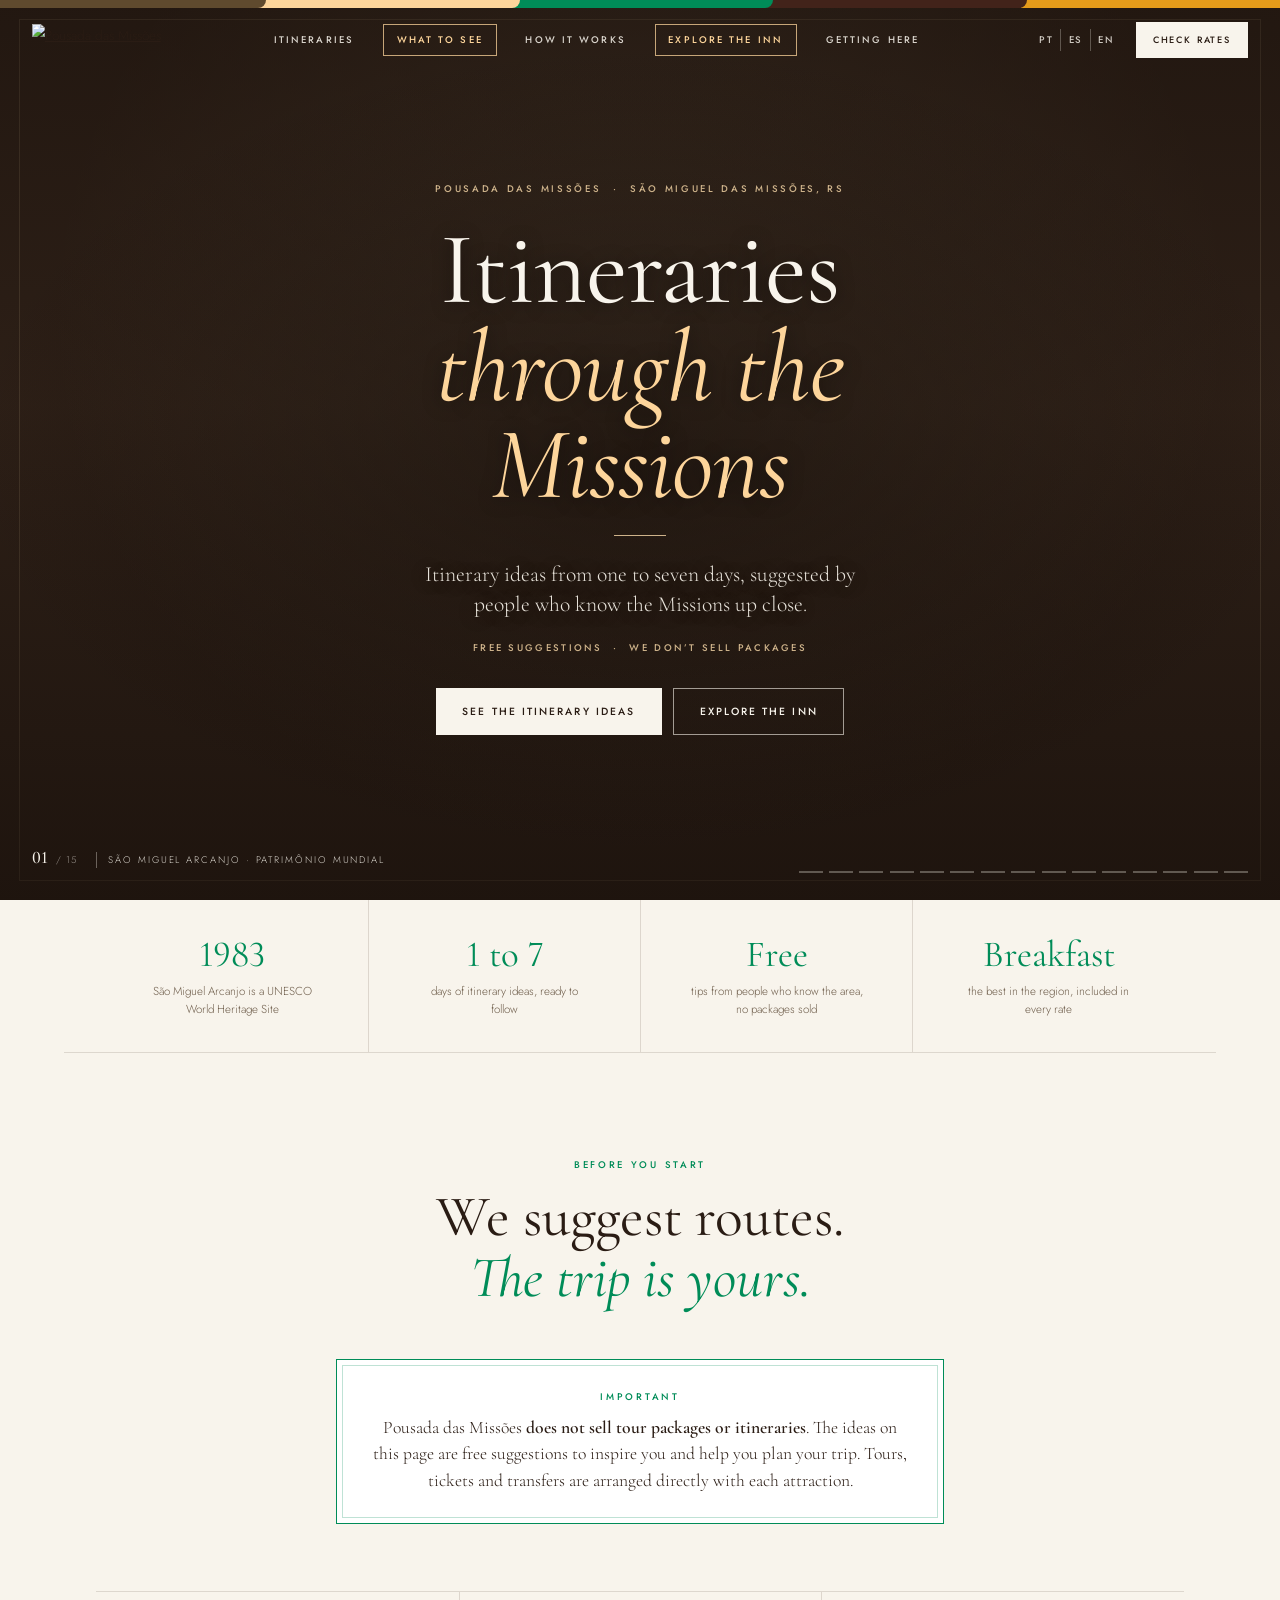
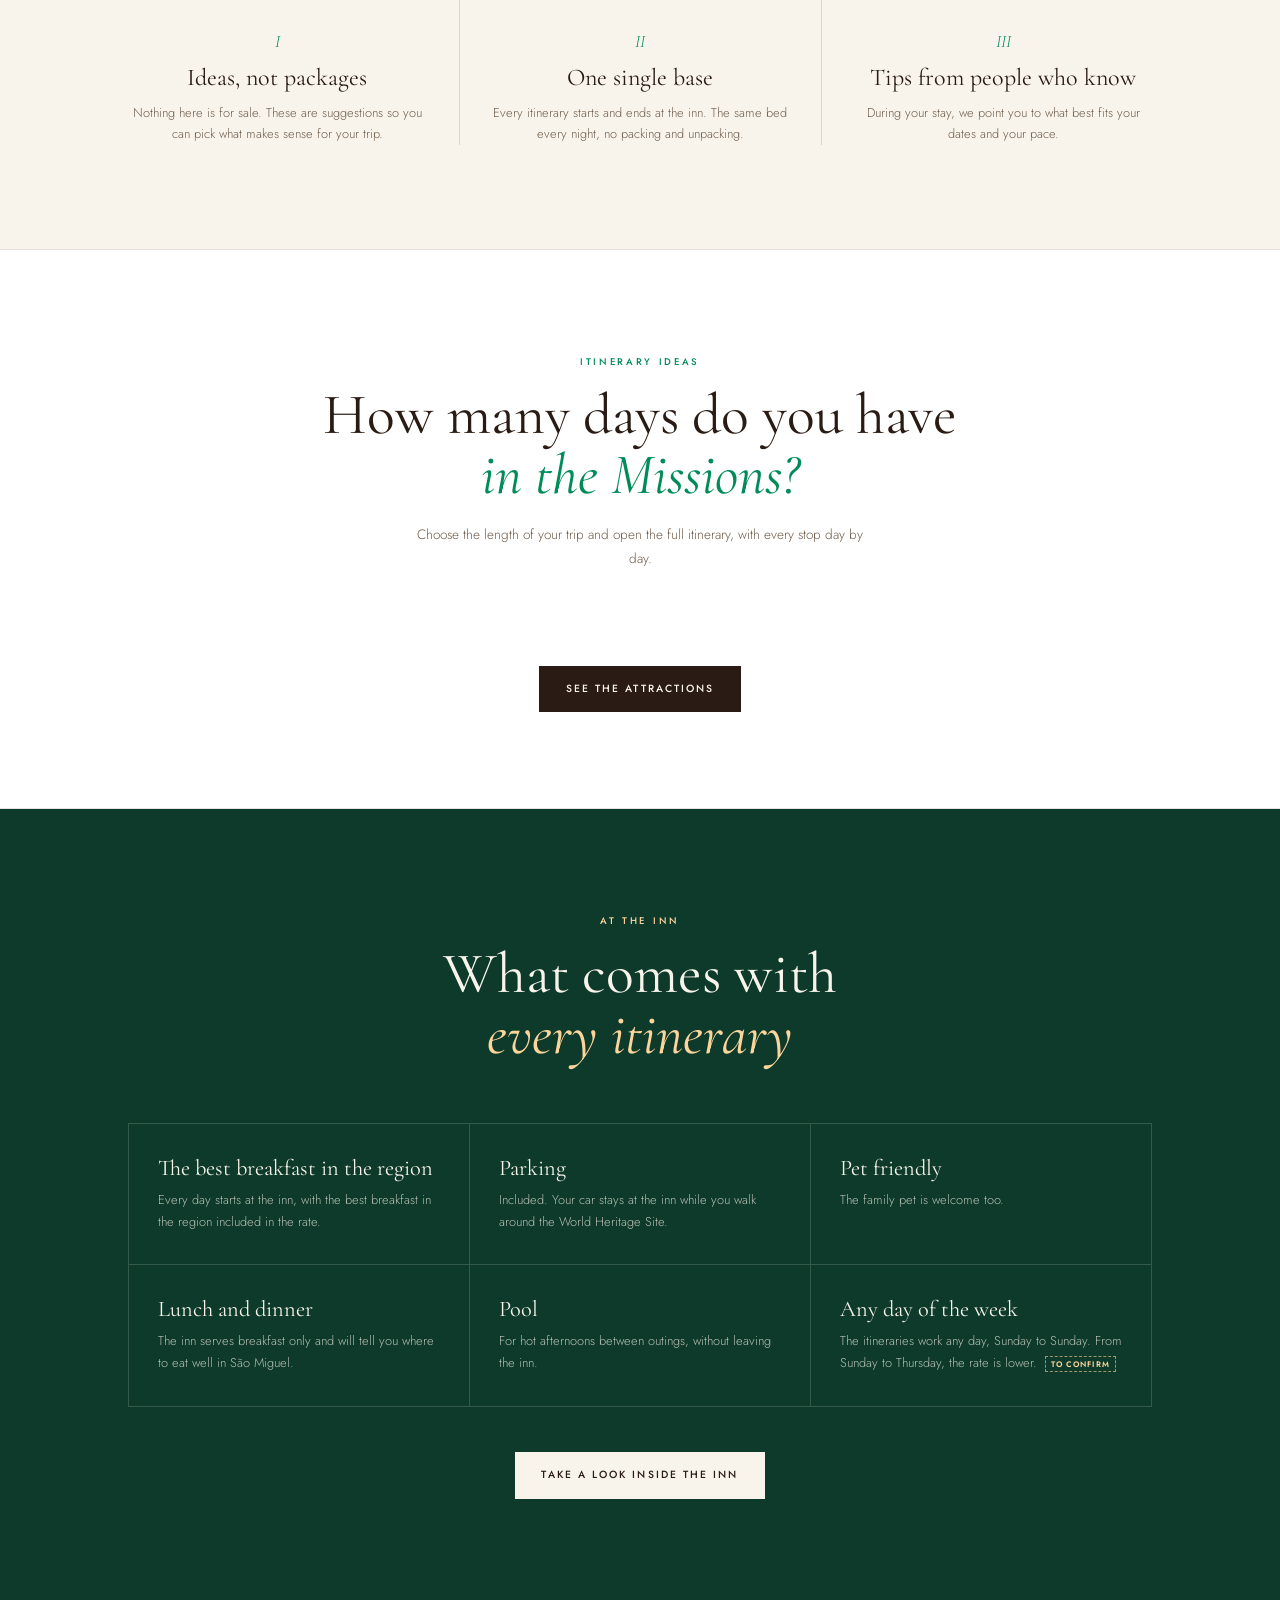
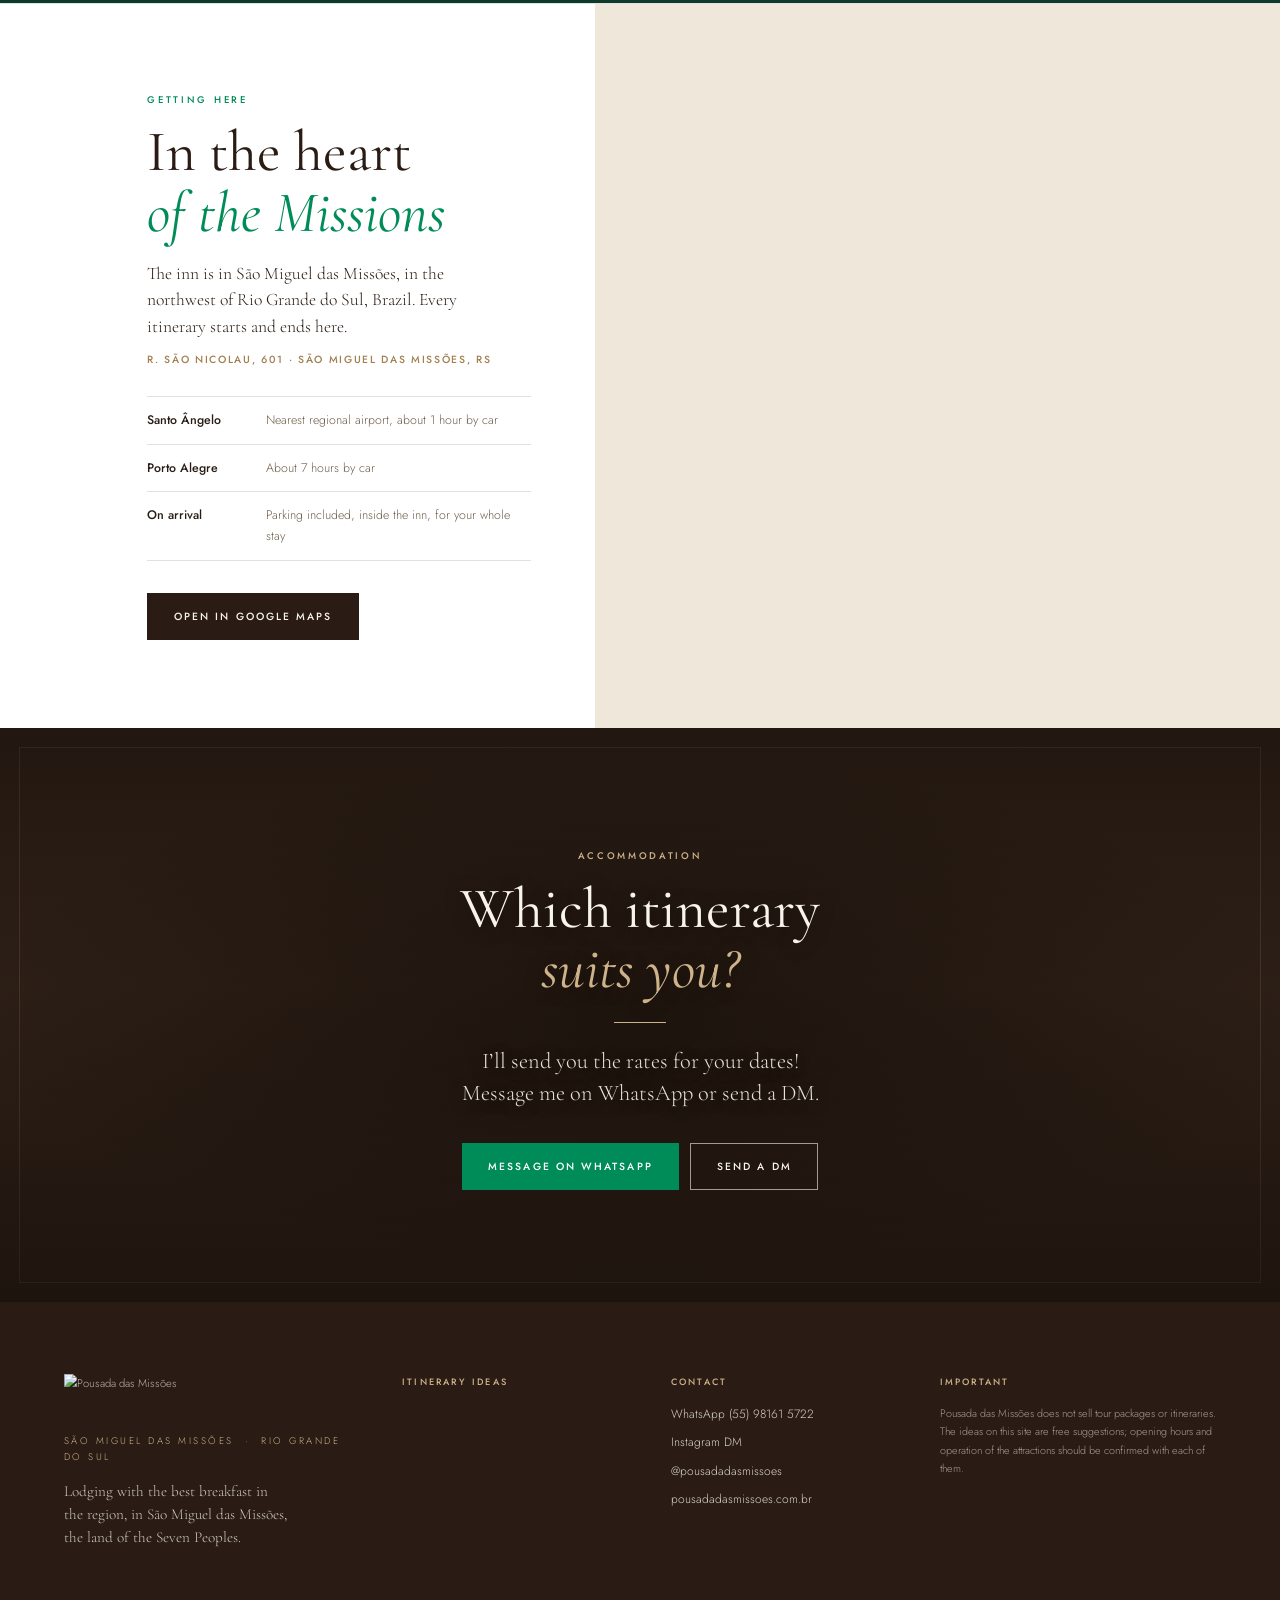
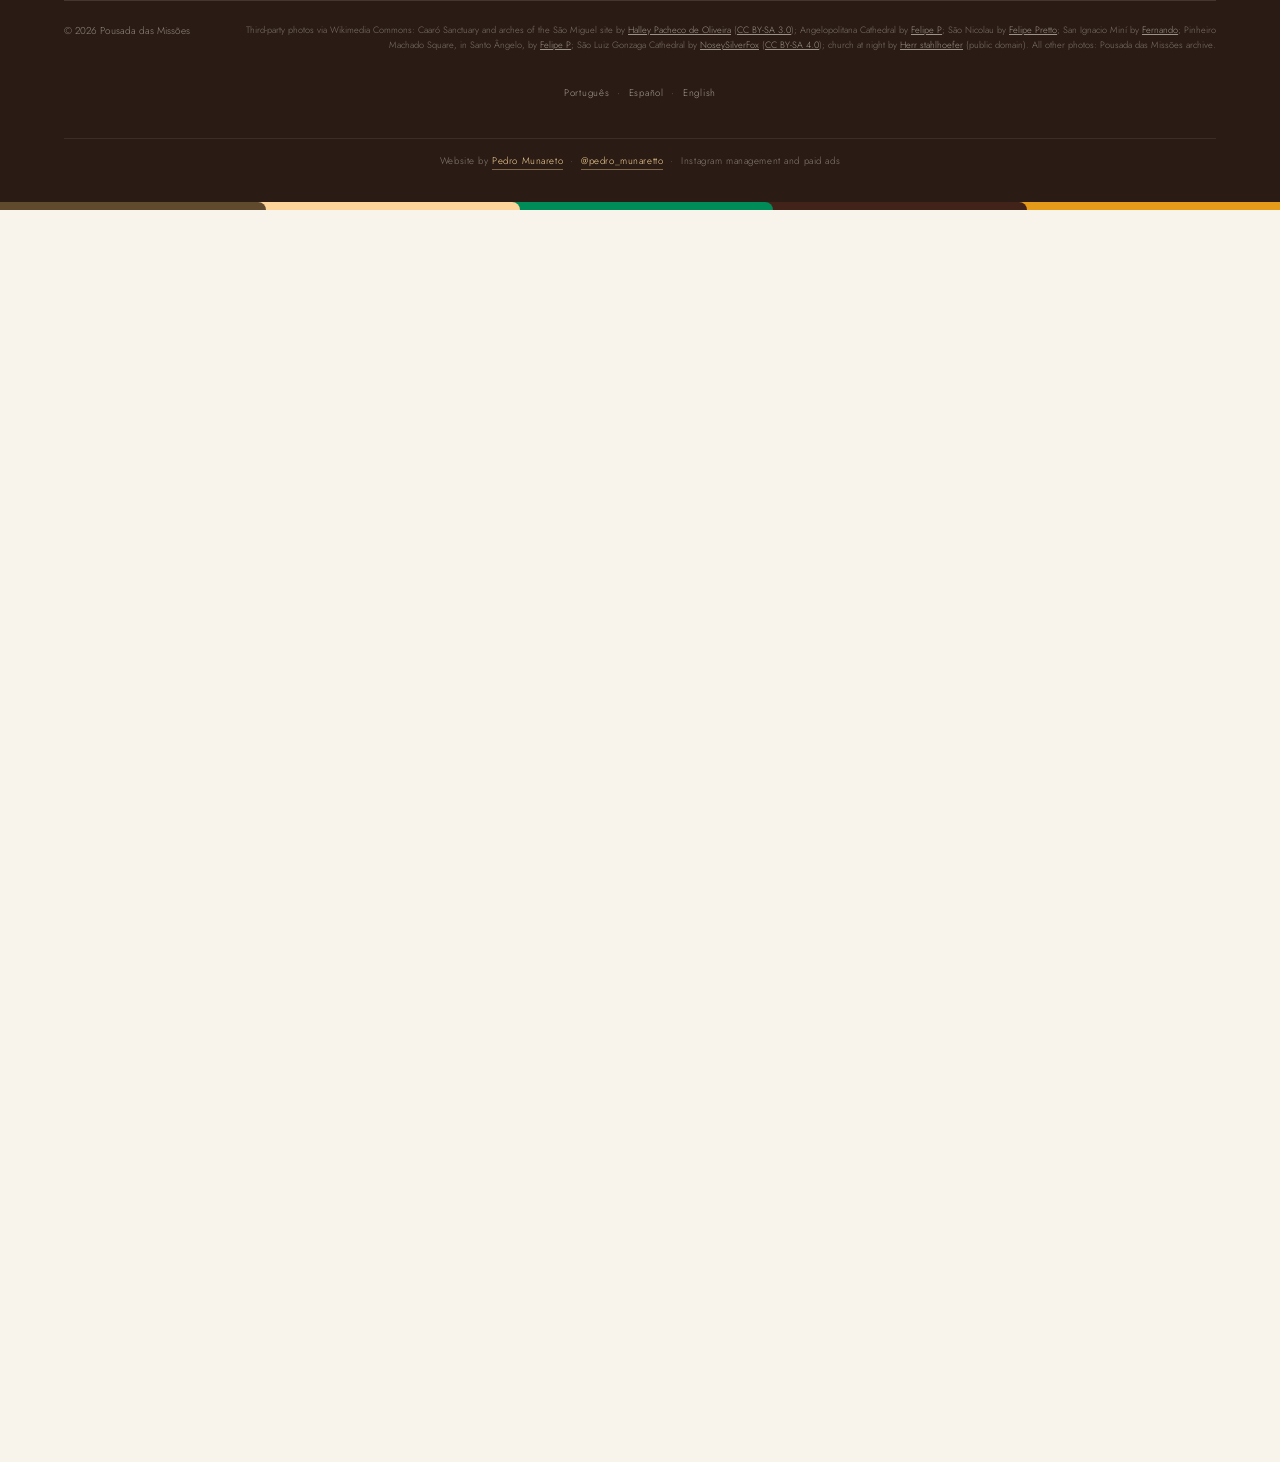
==== index.html @ 3e64d883 "Barra do topo nao encolhe mais ao rolar: so a cor muda, com transicao suave Co-Authored-By: Claude O" ====
<!doctype html>
<html lang="pt-BR">
<head>
<meta charset="utf-8">
<meta name="viewport" content="width=device-width, initial-scale=1">
<title data-es="Itinerarios por las Misiones | Pousada das Missões" data-en="Itineraries through the Missions | Pousada das Missões">Roteiros pelas Missões | Pousada das Missões</title>
<meta name="description" content="Ideias de roteiro de um a sete dias em São Miguel das Missões e na região dos Sete Povos. Sugestões gratuitas da Pousada das Missões, que não vende pacotes." data-es-content="Ideas de itinerario de uno a siete días en São Miguel das Missões y en la región de los Siete Pueblos. Sugerencias gratuitas de la Pousada das Missões, que no vende paquetes." data-en-content="Itinerary ideas from one to seven days in São Miguel das Missões and the Seven Peoples region. Free suggestions from Pousada das Missões, which does not sell tour packages.">
<!-- RASCUNHO: tirar a linha abaixo quando os donos aprovarem os textos -->
<meta name="robots" content="noindex">
<meta property="og:title" content="Roteiros pelas Missões | Pousada das Missões">
<meta property="og:description" content="Ideias de roteiro de um a sete dias. Sugestões gratuitas, sem venda de pacotes.">
<meta property="og:image" content="https://pedronicolasmm-coder.github.io/pousada-roteiros/img/capa.jpg">
<meta property="og:url" content="https://pedronicolasmm-coder.github.io/pousada-roteiros/">
<meta property="og:type" content="website">
<meta property="og:locale" content="pt_BR">
<meta property="og:locale:alternate" content="es_AR">
<meta property="og:locale:alternate" content="en_US">
<meta name="theme-color" content="#2a1c14">
<link rel="icon" href="img/icone.png">
<link rel="apple-touch-icon" href="img/icone-180.png">
<link rel="alternate" hreflang="pt-BR" href="https://pedronicolasmm-coder.github.io/pousada-roteiros/">
<link rel="alternate" hreflang="es" href="https://pedronicolasmm-coder.github.io/pousada-roteiros/?lang=es">
<link rel="alternate" hreflang="en" href="https://pedronicolasmm-coder.github.io/pousada-roteiros/?lang=en">
<link rel="preconnect" href="https://fonts.googleapis.com">
<link rel="preconnect" href="https://fonts.gstatic.com" crossorigin>
<link href="https://fonts.googleapis.com/css2?family=Cormorant+Garamond:ital,wght@0,400;0,500;0,600;1,400;1,500&family=Jost:wght@300;400;500;600&display=swap" rel="stylesheet">
<script>/* idioma antes de desenhar a pagina: ?lang=, escolha da sessao ou idioma do navegador (pt, es ou en). Ingles: navegador em ingles ou em outra lingua, fora do fuso do Brasil */
(function(){var l='pt',e=0;try{var q=/[?&]lang=(pt|es|en)\b/.exec(location.search);if(q){l=q[1];e=1}else{try{localStorage.removeItem('lang')}catch(y){}var s=sessionStorage.getItem('lang');if(s==='pt'||s==='es'||s==='en'){l=s;e=1}else{var n=navigator.languages||[navigator.language||''],g='en';for(var i=0;i<n.length;i++){var c=String(n[i]).toLowerCase().slice(0,2);if(c==='pt'||c==='es'||c==='en'){g=c;break}}if(g==='en'){var z='';try{z=Intl.DateTimeFormat().resolvedOptions().timeZone||''}catch(w){}if(/^America\/(Sao_Paulo|Bahia|Fortaleza|Recife|Belem|Manaus|Cuiaba|Campo_Grande|Porto_Velho|Boa_Vista|Rio_Branco|Araguaina|Maceio|Santarem|Noronha|Eirunepe)$/.test(z))g='pt'}l=g}}}catch(x){}
window.IDIOMA=l;window.IDIOMA_ESCOLHIDO=e;if(l!=='pt'){var h=document.documentElement;h.lang=l;h.className+=' '+l+' trad';setTimeout(function(){h.className+=' pronto'},1500)}})();</script>
<link rel="stylesheet" href="estilo.css?v=20261116d">
</head>
<body>

<div class="faixa" aria-hidden="true"><i></i><i></i><i></i><i></i><i></i></div>

<header class="topo" id="topo">
  <a href="#" class="marca"><img src="img/logo.png" alt="Pousada das Missões"></a>
  <nav class="menu">
    <a href="#roteiros" data-es="Itinerarios" data-en="Itineraries">Roteiros</a>
    <a href="pontos.html" class="destaque" data-es="Qué visitar" data-en="What to see">Pontos turísticos</a>
    <a href="#sobre" data-es="Cómo funciona" data-en="How it works">Como funciona</a>
    <a href="pousada.html" class="destaque" data-es="Conocé la posada" data-en="Explore the inn">Conheça a pousada</a>
    <a href="#chegar" data-es="Cómo llegar" data-en="Getting here">Como chegar</a>
  </nav>
  <nav class="topo-mob" aria-label="Atalhos" data-es-aria-label="Accesos" data-en-aria-label="Shortcuts"><a href="index.html#roteiros" data-es="Itinerarios" data-en="Itineraries">Roteiros</a><a href="pousada.html" class="destaque" data-es="La posada" data-en="The inn">A pousada</a></nav>
  <button type="button" class="topo-menu-btn" id="menu-btn" aria-label="Abrir menu" data-es-aria-label="Abrir menú" data-en-aria-label="Open menu" aria-expanded="false"><span></span><span></span><span></span></button>
  <div class="topo-dir"><div class="idiomas" role="group" aria-label="Idioma" data-en-aria-label="Language"><a class="js-idioma" data-lang="pt" lang="pt-BR" hreflang="pt-BR" title="Português">PT</a><a class="js-idioma" data-lang="es" lang="es" hreflang="es" title="Español">ES</a><a class="js-idioma" data-lang="en" lang="en" hreflang="en" title="English">EN</a></div><a class="btn btn-claro btn-peq" href="https://wa.me/5555981615722?text=Ol%C3%A1!%20Vi%20os%20roteiros%20e%20quero%20saber%20os%20valores%20para%20a%20minha%20data." data-es-href="https://wa.me/5555981615722?text=%C2%A1Hola%21%20Vi%20los%20itinerarios%20y%20quiero%20saber%20los%20precios%20para%20mi%20fecha." data-en-href="https://wa.me/5555981615722?text=Hi%21%20I%20saw%20the%20itineraries%20and%20would%20like%20to%20know%20the%20rates%20for%20my%20dates." target="_blank" rel="noopener" data-es="Consultar precios" data-en="Check rates">Consultar valores</a></div>
</header>

<section class="hero">
  <!-- capa rotativa: troca a cada 3 segundos. Para mudar, troque os arquivos ou acrescente outra linha igual (e mais um <i></i> em hero-prog) -->
  <div class="hero-fotos" aria-hidden="true">
    <figure class="foto hero-foto ativa" data-src="img/hero-igreja.jpg" data-legenda="São Miguel Arcanjo · Patrimônio Mundial" data-es-data-legenda="São Miguel Arcanjo · Patrimonio Mundial" data-en-data-legenda="São Miguel Arcanjo · World Heritage Site" data-label="Foto da capa: Patrimônio Mundial de São Miguel Arcanjo"></figure>
    <figure class="foto hero-foto" data-src="img/lugares/fonte.jpg" data-legenda="Fonte Missioneira · São Miguel das Missões" data-es-data-legenda="Fuente Misionera · São Miguel das Missões" data-en-data-legenda="Mission Fountain · São Miguel das Missões" data-label=""></figure>
    <figure class="foto hero-foto" data-src="img/hero-2.jpg" data-legenda="Cruz Missioneira · São Miguel das Missões" data-es-data-legenda="Cruz Misionera · São Miguel das Missões" data-en-data-legenda="Mission Cross · São Miguel das Missões" data-label="" style="background-position: 38% center"></figure>
    <figure class="foto hero-foto" data-src="img/lugares/caaro.jpg" data-legenda="Santuário do Caaró · Caibaté" data-es-data-legenda="Santuario de Caaró · Caibaté" data-en-data-legenda="Caaró Sanctuary · Caibaté" data-label=""></figure>
    <figure class="foto hero-foto" data-src="img/lugares/museu.jpg" data-legenda="Museu das Missões · São Miguel" data-es-data-legenda="Museo de las Misiones · São Miguel" data-en-data-legenda="Museum of the Missions · São Miguel" data-label=""></figure>
    <figure class="foto hero-foto" data-src="img/hero-neblina.jpg" data-legenda="O sítio ao amanhecer · São Miguel" data-es-data-legenda="El sitio al amanecer · São Miguel" data-en-data-legenda="The site at dawn · São Miguel" data-label=""></figure>
    <figure class="foto hero-foto" data-src="img/lugares/catedral.jpg" data-legenda="Catedral Angelopolitana · Santo Ângelo" data-es-data-legenda="Catedral Angelopolitana · Santo Ângelo" data-en-data-legenda="Angelopolitana Cathedral · Santo Ângelo" data-label=""></figure>
    <figure class="foto hero-foto" data-src="img/lugares/borraio.jpg" data-legenda="Borraio Minhas Origens · São Miguel das Missões" data-es-data-legenda="Borraio Minhas Origens · São Miguel das Missões" data-en-data-legenda="Borraio Minhas Origens · São Miguel das Missões" data-label=""></figure>
    <figure class="foto hero-foto" data-src="img/lugares/artesanato.jpg" data-legenda="Artesanato guarani · São Miguel das Missões" data-es-data-legenda="Artesanía guaraní · São Miguel das Missões" data-en-data-legenda="Guarani crafts · São Miguel das Missões" data-label=""></figure>
    <figure class="foto hero-foto" data-src="img/lugares/someluz.jpg" data-legenda="Espetáculo Som e Luz · São Miguel" data-es-data-legenda="Espectáculo Luz y Sonido · São Miguel" data-en-data-legenda="Sound and Light Show · São Miguel" data-label=""></figure>
    <figure class="foto hero-foto" data-src="img/lugares/saojoao.jpg" data-legenda="Sítio de São João Batista · Entre-Ijuís" data-es-data-legenda="Sitio de São João Batista · Entre-Ijuís" data-en-data-legenda="São João Batista Site · Entre-Ijuís" data-label=""></figure>
    <figure class="foto hero-foto" data-src="img/hero-torre.jpg" data-legenda="A torre da igreja · São Miguel" data-es-data-legenda="La torre de la iglesia · São Miguel" data-en-data-legenda="The church tower · São Miguel" data-label=""></figure>
    <figure class="foto hero-foto" data-src="img/lugares/saonic.jpg" data-legenda="São Nicolau · Sete Povos" data-es-data-legenda="São Nicolau · Siete Pueblos" data-en-data-legenda="São Nicolau · Seven Peoples" data-label=""></figure>
    <figure class="foto hero-foto" data-src="img/lugares/argentina.jpg" data-legenda="San Ignacio Miní · Argentina" data-es-data-legenda="San Ignacio Miní · Argentina" data-en-data-legenda="San Ignacio Miní · Argentina" data-label=""></figure>
    <figure class="foto hero-foto" data-src="img/capa.jpg" data-legenda="O Patrimônio Mundial a céu aberto" data-es-data-legenda="El Patrimonio Mundial a cielo abierto" data-en-data-legenda="The open-air World Heritage Site" data-label=""></figure>
  </div>
  <div class="hero-veu"></div>
  <div class="hero-txt">
    <p class="rotulo rotulo-claro">Pousada das Missões<span class="so-desk"> &nbsp;·&nbsp; </span><br class="so-mob">São Miguel das Missões, RS</p>
    <h1 data-es="Itinerarios<br><em>por las Misiones</em>" data-en="Itineraries<br><em>through the Missions</em>">Roteiros<br><em>pelas Missões</em></h1>
    <span class="fio"></span>
    <p class="hero-sub" data-es="Ideas de itinerario de uno a siete días, sugeridas por quienes conocen las Misiones de cerca." data-en="Itinerary ideas from one to seven days, suggested by people who know the Missions up close.">Ideias de roteiro de um a sete dias, sugeridas por quem conhece as Missões de perto.</p>
    <p class="selo" data-es="Sugerencias gratuitas<span class='so-desk'> &nbsp;·&nbsp; </span><br class='so-mob'>No vendemos paquetes" data-en="Free suggestions<span class='so-desk'> &nbsp;·&nbsp; </span><br class='so-mob'>We don’t sell packages">Sugestões gratuitas<span class="so-desk"> &nbsp;·&nbsp; </span><br class="so-mob">Não vendemos pacotes</p>
    <div class="hero-botoes">
      <a href="#roteiros" class="btn btn-claro" data-es="Ver las ideas de itinerario" data-en="See the itinerary ideas">Ver as ideias de roteiro</a>
      <a href="pousada.html" class="btn btn-contorno" data-es="Conocé la posada" data-en="Explore the inn">Conheça a pousada</a>
    </div>
  </div>
  <div class="hero-rodape" aria-hidden="true">
    <p class="hero-legenda"><b id="hero-n">01</b><span id="hero-tot">/ 15</span><em id="hero-leg">São Miguel Arcanjo · Patrimônio Mundial</em></p>
    <div class="hero-prog" id="hero-prog"><i></i><i></i><i></i><i></i><i></i><i></i><i></i><i></i><i></i><i></i><i></i><i></i><i></i><i></i><i></i></div>
  </div>
</section>

<section class="fatos" aria-label="Em poucas palavras" data-es-aria-label="En pocas palabras" data-en-aria-label="In a nutshell">
  <div class="fato"><b>1983</b><span data-es="São Miguel Arcanjo es Patrimonio Mundial de la UNESCO" data-en="São Miguel Arcanjo is a UNESCO World Heritage Site">São Miguel Arcanjo é Patrimônio Mundial da UNESCO</span></div>
  <div class="fato"><b data-en="1 to 7">1 a 7</b><span data-es="días de ideas de itinerario, listas para seguir" data-en="days of itinerary ideas, ready to follow">dias de ideias de roteiro, prontas para seguir</span></div>
  <div class="fato"><b data-es="Gratis" data-en="Free">Grátis</b><span data-es="sugerencias de quienes conocen, sin venta de paquetes" data-en="tips from people who know the area, no packages sold">sugestões de quem conhece, sem venda de pacotes</span></div>
  <div class="fato"><b data-es="Desayuno" data-en="Breakfast">Café</b><span data-es="el mejor de la región, incluido en todas las tarifas" data-en="the best in the region, included in every rate">o melhor da região, incluso em todas as diárias</span></div>
</section>

<section class="sobre" id="sobre">
  <div class="sobre-cab">
    <p class="rotulo" data-es="Antes de empezar" data-en="Before you start">Antes de começar</p>
    <h2 data-es="Sugerimos caminos.<br><em>El viaje es tuyo.</em>" data-en="We suggest routes.<br><em>The trip is yours.</em>">Sugerimos caminhos.<br><em>A viagem é tua.</em></h2>
  </div>
  <div class="aviso">
    <p class="aviso-titulo" data-en="Important">Importante</p>
    <p data-es="La Pousada das Missões <strong>no vende paquetes ni itinerarios</strong>. Las ideas de esta página son sugerencias gratuitas, para inspirarte y ayudarte a organizar tu viaje. Paseos, entradas y traslados se coordinan directamente con cada atractivo." data-en="Pousada das Missões <strong>does not sell tour packages or itineraries</strong>. The ideas on this page are free suggestions to inspire you and help you plan your trip. Tours, tickets and transfers are arranged directly with each attraction.">A Pousada das Missões <strong>não vende pacotes nem roteiros</strong>. As ideias desta página são sugestões gratuitas, para inspirar e ajudar a organizar a tua viagem. Passeios, ingressos e transportes são combinados diretamente com cada atrativo.</p>
  </div>
  <div class="pilares">
    <div class="pilar"><span class="pilar-n">I</span><h3 data-es="Ideas, no paquetes" data-en="Ideas, not packages">Ideias, não pacotes</h3><p data-es="Acá no se vende nada. Son sugerencias de paseos para que elijas lo que tenga sentido para tu viaje." data-en="Nothing here is for sale. These are suggestions so you can pick what makes sense for your trip.">Nada aqui é vendido. São sugestões de passeio para tu escolher o que faz sentido para a tua viagem.</p></div>
    <div class="pilar"><span class="pilar-n">II</span><h3 data-es="Una sola base" data-en="One single base">Uma só base</h3><p data-es="Todos los itinerarios salen de la posada y vuelven a ella. La misma cama todas las noches, sin armar y desarmar la valija." data-en="Every itinerary starts and ends at the inn. The same bed every night, no packing and unpacking.">Todos os roteiros partem e voltam da pousada. A mesma cama todas as noites, sem fazer e desfazer mala.</p></div>
    <div class="pilar"><span class="pilar-n">III</span><h3 data-es="Orientación de quienes conocen" data-en="Tips from people who know">Orientação de quem conhece</h3><p data-es="Durante la estadía, te indicamos lo que mejor encaja con tus fechas y tu ritmo." data-en="During your stay, we point you to what best fits your dates and your pace.">Durante a hospedagem, a gente indica o que encaixa melhor nas tuas datas e no teu ritmo.</p></div>
  </div>
</section>

<section class="roteiros" id="roteiros">
  <div class="roteiros-cab">
    <p class="rotulo" data-es="Ideas de itinerario" data-en="Itinerary ideas">Ideias de roteiro</p>
    <h2 data-es="¿Cuántos días tenés<br><em>en las Misiones?</em>" data-en="How many days do you have<br><em>in the Missions?</em>">Quantos dias tu tem<br><em>nas Missões?</em></h2>
    <p class="roteiros-sub" data-es="Elegí la duración de tu viaje y abrí el itinerario completo, con cada paseo día a día." data-en="Choose the length of your trip and open the full itinerary, with every stop day by day.">Escolhe a duração da tua viagem e abre o roteiro completo, com cada passeio dia a dia.</p>
  </div>
  <div class="cards" id="cartoes"></div>
  <p class="pousada-ver"><a class="btn btn-escuro" href="pontos.html" data-es="Ver los atractivos turísticos" data-en="See the attractions">Ver os pontos turísticos</a></p>
</section>

<section class="pousada" id="pousada">
  <div class="pousada-cab">
    <p class="rotulo" data-es="En la posada" data-en="At the inn">Na pousada</p>
    <h2 data-es="Lo que acompaña<br><em>cualquier itinerario</em>" data-en="What comes with<br><em>every itinerary</em>">O que acompanha<br><em>qualquer roteiro</em></h2>
  </div>
  <div class="grade">
    <div class="cartao"><h3 data-es="El mejor desayuno de la región" data-en="The best breakfast in the region">O melhor café da região</h3><p data-es="Cada día empieza en la posada, con el mejor desayuno de la región incluido en la tarifa." data-en="Every day starts at the inn, with the best breakfast in the region included in the rate.">Todo dia começa na pousada, com o melhor café da região incluso na diária.</p></div>
    <div class="cartao"><h3 data-es="Estacionamiento" data-en="Parking">Estacionamento</h3><p data-es="Incluido. El auto queda en la posada mientras recorrés el Patrimonio Mundial." data-en="Included. Your car stays at the inn while you walk around the World Heritage Site.">Incluso. O carro fica na pousada enquanto tu caminha pelo Patrimônio Mundial.</p></div>
    <div class="cartao"><h3>Pet friendly</h3><p data-es="La mascota de la familia también es bienvenida." data-en="The family pet is welcome too.">O bichinho da família também é bem-vindo.</p></div>
    <div class="cartao"><h3 data-es="Almuerzo y cena" data-en="Lunch and dinner">Almoço e jantar</h3><p data-es="La posada sirve solo el desayuno y te indica dónde comer bien en São Miguel." data-en="The inn serves breakfast only and will tell you where to eat well in São Miguel.">A pousada serve só o café da manhã e indica onde comer bem em São Miguel.</p></div>
    <div class="cartao"><h3 data-en="Pool">Piscina</h3><p data-es="Para las tardes de calor, entre un paseo y otro, sin salir de la posada." data-en="For hot afternoons between outings, without leaving the inn.">Para as tardes de calor, entre um passeio e outro, sem sair da pousada.</p></div>
    <div class="cartao"><h3 data-es="Cualquier día de la semana" data-en="Any day of the week">Qualquer dia da semana</h3><p data-es="Los itinerarios funcionan de domingo a domingo. De domingo a jueves, la tarifa es menor.<em class='conf' data-c='Confirmar se a pousada quer falar da diária menor aqui.'>a confirmar</em>" data-en="The itineraries work any day, Sunday to Sunday. From Sunday to Thursday, the rate is lower.<em class='conf' data-c='Confirmar se a pousada quer falar da diária menor aqui.'>to confirm</em>">Os roteiros funcionam de domingo a domingo. De domingo a quinta, a diária é menor.<em class="conf" data-c="Confirmar se a pousada quer falar da diária menor aqui.">a confirmar</em></p></div>
  </div>
  <p class="pousada-ver"><a class="btn btn-claro" href="pousada.html" data-es="Conocé la posada por dentro" data-en="Take a look inside the inn">Conheça a pousada por dentro</a></p>
</section>

<section class="chegar" id="chegar">
  <div class="chegar-txt">
    <p class="rotulo" data-es="Cómo llegar" data-en="Getting here">Como chegar</p>
    <h2 data-es="En el corazón<br><em>de las Misiones</em>" data-en="In the heart<br><em>of the Missions</em>">No coração<br><em>das Missões</em></h2>
    <p class="chegar-intro" data-es="La posada está en São Miguel das Missões, en el noroeste de Rio Grande do Sul, Brasil. Todos los itinerarios salen y vuelven acá." data-en="The inn is in São Miguel das Missões, in the northwest of Rio Grande do Sul, Brazil. Every itinerary starts and ends here.">A pousada fica em São Miguel das Missões, no noroeste do Rio Grande do Sul. Todos os roteiros partem e voltam daqui.</p>
    <p class="chegar-end">R. São Nicolau, 601 · São Miguel das Missões, RS</p>
    <ul class="chegar-lista">
      <li><b>Santo Ângelo</b><span data-es="Aeropuerto regional más cercano, a cerca de 1 hora en auto" data-en="Nearest regional airport, about 1 hour by car">Aeroporto regional mais próximo, cerca de 1 hora de carro</span></li>
      <li><b>Porto Alegre</b><span data-es="A cerca de 7 horas en auto" data-en="About 7 hours by car">Cerca de 7 horas de carro</span></li>
      <li><b data-es="Al llegar" data-en="On arrival">Na chegada</b><span data-es="Estacionamiento incluido, dentro de la posada, durante toda la estadía" data-en="Parking included, inside the inn, for your whole stay">Estacionamento incluso, dentro da pousada, durante toda a estadia</span></li>
    </ul>
    <a class="btn btn-escuro" href="https://www.google.com/maps/search/?api=1&amp;query=Pousada%20das%20Miss%C3%B5es%2C%20S%C3%A3o%20Miguel%20das%20Miss%C3%B5es%20RS" target="_blank" rel="noopener" data-es="Abrir en Google Maps" data-en="Open in Google Maps">Abrir no Google Maps</a>
  </div>
  <div class="chegar-mapa">
    <iframe title="Mapa da Pousada das Missões" data-es-title="Mapa de la Pousada das Missões" data-en-title="Map of Pousada das Missões" loading="lazy" referrerpolicy="no-referrer-when-downgrade" src="https://maps.google.com/maps?q=Pousada%20das%20Miss%C3%B5es%2C%20S%C3%A3o%20Miguel%20das%20Miss%C3%B5es%20RS&amp;z=13&amp;output=embed"></iframe>
  </div>
</section>

<section class="cta" id="contato">
  <figure class="foto cta-foto" data-src="img/cta.jpg" data-label="Foto: hóspedes na placa da pousada"></figure>
  <div class="hero-veu"></div>
  <div class="cta-txt">
    <p class="rotulo rotulo-claro" data-es="Alojamiento" data-en="Accommodation">Hospedagem</p>
    <h2 data-es="¿Qué itinerario<br><em>va con vos?</em>" data-en="Which itinerary<br><em>suits you?</em>">Qual roteiro<br><em>combina contigo?</em></h2>
    <span class="fio"></span>
    <p class="cta-sub" data-es="¡Te paso los precios para tu fecha!<br>Escribime por WhatsApp o por mensaje directo." data-en="I’ll send you the rates for your dates!<br>Message me on WhatsApp or send a DM.">Te passo os valores da tua data!<br>Me chama no WhatsApp ou no direct.</p>
    <div class="botoes">
      <a class="btn btn-verde" href="https://wa.me/5555981615722?text=Ol%C3%A1!%20Vi%20os%20roteiros%20e%20quero%20saber%20os%20valores%20para%20a%20minha%20data." data-es-href="https://wa.me/5555981615722?text=%C2%A1Hola%21%20Vi%20los%20itinerarios%20y%20quiero%20saber%20los%20precios%20para%20mi%20fecha." data-en-href="https://wa.me/5555981615722?text=Hi%21%20I%20saw%20the%20itineraries%20and%20would%20like%20to%20know%20the%20rates%20for%20my%20dates." target="_blank" rel="noopener" data-es="Escribir por WhatsApp" data-en="Message on WhatsApp">Chamar no WhatsApp</a>
      <a class="btn btn-contorno" href="https://ig.me/m/pousadadasmissoes" target="_blank" rel="noopener" data-es="Enviar mensaje directo" data-en="Send a DM">Mandar direct</a>
    </div>
  </div>
</section>

<footer class="rodape">
  <div class="rodape-grade">
    <div class="rodape-marca">
      <img src="img/logo.png" alt="Pousada das Missões">
      <p class="rodape-local">São Miguel das Missões &nbsp;·&nbsp; Rio Grande do Sul</p>
      <p class="rodape-frase" data-es="Alojamiento con el mejor desayuno de la región, en São Miguel das Missões, la tierra de los Siete Pueblos." data-en="Lodging with the best breakfast in the region, in São Miguel das Missões, the land of the Seven Peoples.">Hospedagem com o melhor café da região, em São Miguel das Missões, a terra dos Sete Povos.</p>
    </div>
    <div>
      <p class="rodape-tit" data-es="Ideas de itinerario" data-en="Itinerary ideas">Ideias de roteiro</p>
      <ul class="rodape-links" id="rodape-roteiros"></ul>
    </div>
    <div>
      <p class="rodape-tit" data-es="Contacto" data-en="Contact">Contato</p>
      <ul class="rodape-links">
        <li><a href="https://wa.me/5555981615722" target="_blank" rel="noopener">WhatsApp (55) 98161 5722</a></li>
        <li><a href="https://ig.me/m/pousadadasmissoes" target="_blank" rel="noopener" data-es="Mensaje directo de Instagram" data-en="Instagram DM">Direct do Instagram</a></li>
        <li><a href="https://instagram.com/pousadadasmissoes" target="_blank" rel="noopener">@pousadadasmissoes</a></li>
        <li><a href="https://pousadadasmissoes.com.br" target="_blank" rel="noopener">pousadadasmissoes.com.br</a></li>
      </ul>
    </div>
    <div>
      <p class="rodape-tit" data-en="Important">Importante</p>
      <p class="rodape-aviso" data-es="La Pousada das Missões no comercializa paquetes ni itinerarios turísticos. Las ideas de este sitio son sugerencias gratuitas; los horarios y el funcionamiento de los atractivos deben confirmarse con cada uno de ellos." data-en="Pousada das Missões does not sell tour packages or itineraries. The ideas on this site are free suggestions; opening hours and operation of the attractions should be confirmed with each of them.">A Pousada das Missões não comercializa pacotes nem roteiros turísticos. As ideias deste site são sugestões gratuitas; horários e funcionamento dos atrativos devem ser confirmados com cada um deles.</p>
    </div>
  </div>
  <div class="rodape-base">
    <p>© <span id="ano">2026</span> Pousada das Missões</p>
    <p class="creditos"><span data-es="Fotos de terceros vía Wikimedia Commons:" data-en="Third-party photos via Wikimedia Commons:">Fotos de terceiros via Wikimedia Commons:</span>
      <span data-es="Santuario de Caaró y arcos del sitio de São Miguel por" data-en="Caaró Sanctuary and arches of the São Miguel site by">Santuário do Caaró e arcos do sítio de São Miguel por</span> <a href="https://commons.wikimedia.org/wiki/File:Santu%C3%A1rio_de_Caar%C3%B3_01.jpg" target="_blank" rel="noopener">Halley Pacheco de Oliveira</a> (<a href="https://creativecommons.org/licenses/by-sa/3.0/deed.pt-br" target="_blank" rel="noopener">CC BY-SA 3.0</a>);
      <span data-en="Angelopolitana Cathedral by">Catedral Angelopolitana por</span> <a href="https://commons.wikimedia.org/wiki/File:Catedral_angelopolitana_santo_angelo.jpg" target="_blank" rel="noopener">Felipe P</a>;
      <span data-en="São Nicolau by">São Nicolau por</span> <a href="https://commons.wikimedia.org/wiki/File:Ruinas_sao_nicolau3.jpg" target="_blank" rel="noopener">Felipe Pretto</a>;
      <span data-en="San Ignacio Miní by">San Ignacio Miní por</span> <a href="https://commons.wikimedia.org/wiki/File:Ruins_of_San_Ignacio_Min%C3%AD_-_Church.jpg" target="_blank" rel="noopener">Fernando</a>;
      <span data-es="Plaza Pinheiro Machado, en Santo Ângelo, por" data-en="Pinheiro Machado Square, in Santo Ângelo, by">Praça Pinheiro Machado, em Santo Ângelo, por</span> <a href="https://commons.wikimedia.org/wiki/File:Pra%C3%A7a_Pinheiro_Machado_Santo_Angelo.jpg" target="_blank" rel="noopener">Felipe P</a>;
      <span data-en="São Luiz Gonzaga Cathedral by">Catedral de São Luiz Gonzaga por</span> <a href="https://commons.wikimedia.org/wiki/File:Cathedral_Basilica_S%C3%A3o_Luiz_Gonzaga,_%D1%81ampan%C3%A1rio.jpg" target="_blank" rel="noopener">NoseySilverFox</a>
      (<a href="https://creativecommons.org/licenses/by-sa/4.0/deed.pt-br" target="_blank" rel="noopener">CC BY-SA 4.0</a>);
      <span data-es="iglesia de noche por" data-en="church at night by">igreja à noite por</span> <a href="https://commons.wikimedia.org/wiki/File:Igreja_jesu%C3%ADtica_a_noite_em_S%C3%A3o_Miguel_das_Miss%C3%B5es,_RS.jpg" target="_blank" rel="noopener">Herr stahlhoefer</a> <span data-es="(dominio público). Las demás fotos: archivo de la Pousada das Missões." data-en="(public domain). All other photos: Pousada das Missões archive.">(domínio público). Demais fotos: acervo da Pousada das Missões.</span></p>
    <p class="rodape-idiomas"><a class="js-idioma" data-lang="pt" lang="pt-BR" hreflang="pt-BR">Português</a> &nbsp;·&nbsp; <a class="js-idioma" data-lang="es" lang="es" hreflang="es">Español</a> &nbsp;·&nbsp; <a class="js-idioma" data-lang="en" lang="en" hreflang="en">English</a></p>
    <p class="assinatura"><span data-es="Sitio desarrollado por" data-en="Website by">Site desenvolvido por</span> <a href="https://wa.me/5555991011436?text=Ol%C3%A1%20Pedro!%20Vi%20o%20site%20da%20Pousada%20das%20Miss%C3%B5es." target="_blank" rel="noopener">Pedro Munareto</a> &nbsp;·&nbsp; <a href="https://www.instagram.com/pedro_munaretto/" target="_blank" rel="noopener">@pedro_munaretto</a> &nbsp;·&nbsp; <span data-es="Gestión de Instagram y tráfico pago" data-en="Instagram management and paid ads">Gestão de Instagram e tráfego pago</span></p>
  </div>
</footer>
<div class="faixa faixa-base" aria-hidden="true"><i></i><i></i><i></i><i></i><i></i></div>

<script src="roteiros.js?v=20261116d"></script>
<script src="es.js?v=20261116d"></script>
<script src="en.js?v=20261116d"></script>
<script src="app.js?v=20261116d"></script>
</body>
</html>
---- estilo.css ----
:root {
  --tinta: #2a1c14;
  --escuro: #3a2418;
  --marrom: #5f4a2e;
  --bronze: #a2804f;
  --bronze-claro: #cdb28a;
  --verde: #008c58;
  --verde-escuro: #0d3a2a;
  --creme: #fdd59b;
  --marfim: #f8f4ec;
  --areia: #efe7da;
  --suave: #6f5e4c;
  --linha: rgba(58, 36, 24, .14);
  --serif: "Cormorant Garamond", Garamond, "Times New Roman", serif;
  --sans: "Jost", "Helvetica Neue", Arial, sans-serif;
  --largura: 1160px;
}
* { margin: 0; padding: 0; box-sizing: border-box; }
html { scroll-behavior: smooth; scroll-padding-top: 80px; }
body { background: var(--marfim); color: var(--tinta); font-family: var(--sans); font-weight: 300; font-size: 17px; line-height: 1.7; -webkit-font-smoothing: antialiased; }
img { max-width: 100%; display: block; }
a { color: inherit; }
strong { font-weight: 500; }
h1, h2, h3, h4 { font-family: var(--serif); font-weight: 400; line-height: 1.05; }
.rot-num, .seletor button b, .pilar-n { font-variant-numeric: lining-nums; font-feature-settings: "lnum" 1; }
h1 em, h2 em { font-style: italic; color: var(--verde); }

/* faixa fina com as cores da marca */
.faixa { display: flex; height: 4px; position: relative; z-index: 40; }
.faixa i { flex: 1; }
.faixa i:nth-child(1) { background: #5f4a2e; }
.faixa i:nth-child(2) { background: #fdd59b; }
.faixa i:nth-child(3) { background: #008c58; }
.faixa i:nth-child(4) { background: #42231a; }
.faixa i:nth-child(5) { background: #e59b1a; }

/* rotulos e fios */
.rotulo { font-family: var(--sans); font-size: 12px; font-weight: 500; letter-spacing: .28em; text-transform: uppercase; color: var(--verde); }
.rotulo-claro { color: var(--bronze-claro); }
.so-mob { display: none; }
@media (max-width: 760px) { .so-mob { display: inline; } }
.fio { display: block; width: 64px; height: 1px; background: var(--bronze-claro); margin: 28px auto; }

/* botoes */
.btn { display: inline-flex; align-items: center; justify-content: center; gap: 12px; text-decoration: none; font-family: var(--sans); font-size: 13px; font-weight: 500; letter-spacing: .2em; text-transform: uppercase; padding: 17px 32px; border: 1px solid transparent; cursor: pointer; transition: background .25s ease, color .25s ease, border-color .25s ease; }
.btn-claro { background: var(--marfim); color: var(--tinta); }
.btn-claro:hover { background: var(--bronze-claro); }
.btn-contorno { border-color: rgba(248, 244, 236, .6); color: var(--marfim); }
.btn-contorno:hover { background: rgba(248, 244, 236, .12); border-color: var(--marfim); }
.btn-escuro { background: var(--tinta); color: var(--marfim); }
.btn-escuro:hover { background: var(--marrom); }
.btn-peq { padding: 11px 20px; font-size: 11.5px; }

/* topo */
.topo { position: fixed; top: 4px; left: 0; right: 0; z-index: 30; display: flex; align-items: center; justify-content: space-between; gap: 24px; padding: 18px 40px; transition: background-color .35s ease, box-shadow .35s ease; }
.topo .marca img { height: 40px; width: auto; }
.menu { display: flex; gap: 36px; }
.menu a { text-decoration: none; font-size: 12px; font-weight: 500; letter-spacing: .22em; text-transform: uppercase; color: var(--marfim); opacity: .85; }
.menu a:hover { opacity: 1; }
.topo.solido { background: rgba(248, 244, 236, .97); backdrop-filter: blur(10px); box-shadow: 0 1px 0 var(--linha); }
.topo.solido .menu a { color: var(--tinta); }
.topo.solido .btn-claro { background: var(--tinta); color: var(--marfim); }
.topo.solido .btn-claro:hover { background: var(--marrom); }

/* fotos com espaco reservado */
.foto { position: relative; margin: 0; background-color: var(--areia); background-size: cover; background-position: center; }
.foto::before { content: ""; position: absolute; inset: 14px; border: 1px solid rgba(162, 128, 79, .35); pointer-events: none; }
.foto.ok::before { display: none; }
.foto-label { position: absolute; left: 50%; top: 50%; transform: translate(-50%, -50%); width: max-content; max-width: 80%; text-align: center; font-family: var(--serif); font-style: italic; font-size: 17px; color: var(--suave); }
.foto.ok .foto-label { display: none; }

/* hero */
.hero { position: relative; min-height: clamp(640px, 100vh, 960px); min-height: clamp(640px, 100svh, 960px); display: flex; align-items: center; justify-content: center; text-align: center; overflow: hidden; background: var(--tinta); }
.hero-foto { position: absolute; inset: 0; background-color: #3b2a1f; background-image: radial-gradient(ellipse at 50% 35%, rgba(205, 178, 138, .18), transparent 65%); }
.hero-foto::before { border-color: rgba(205, 178, 138, .25); inset: 24px; }
.hero-foto .foto-label { top: auto; bottom: 104px; transform: translateX(-50%); color: rgba(248, 244, 236, .55); font-size: 15px; }
.hero-veu { position: absolute; inset: 0; background: linear-gradient(180deg, rgba(20, 12, 8, .55) 0%, rgba(20, 12, 8, .25) 40%, rgba(20, 12, 8, .6) 100%); }
.hero-txt { position: relative; z-index: 2; padding: 140px 20px 120px; max-width: 860px; }
.hero h1 { margin-top: 30px; color: var(--marfim); font-size: clamp(58px, 10vw, 128px); letter-spacing: -.01em; line-height: .95; }
.hero h1 em { color: var(--creme); }
.hero-sub { font-family: var(--serif); font-size: clamp(21px, 2.6vw, 27px); line-height: 1.4; color: rgba(248, 244, 236, .92); max-width: 560px; margin: 0 auto; }
.selo { margin: 26px 0 40px; font-size: 12px; font-weight: 500; letter-spacing: .24em; text-transform: uppercase; color: var(--bronze-claro); }
.rolar { position: absolute; bottom: 30px; left: 50%; transform: translateX(-50%); z-index: 2; width: 1px; height: 56px; background: rgba(248, 244, 236, .25); overflow: hidden; }
.rolar span { position: absolute; left: 0; top: -40%; width: 1px; height: 40%; background: var(--marfim); animation: desce 2.2s ease-in-out infinite; }
@keyframes desce { to { top: 100%; } }

/* secoes */
section h2 { font-size: clamp(42px, 6vw, 72px); color: var(--tinta); margin-top: 18px; }
.sobre, .pousada { max-width: var(--largura); margin: 0 auto; padding: 130px 40px; }
.sobre-cab, .roteiros-cab, .pousada-cab { text-align: center; }
.aviso { max-width: 760px; margin: 64px auto 0; padding: 36px 44px; border: 1px solid var(--verde); background: #fff; text-align: center; position: relative; }
.aviso::before { content: ""; position: absolute; inset: 6px; border: 1px solid rgba(205, 178, 138, .45); pointer-events: none; }
.aviso-titulo { font-size: 12px; font-weight: 500; letter-spacing: .28em; text-transform: uppercase; color: var(--verde); margin-bottom: 12px; }
.aviso p:last-child { font-family: var(--serif); font-size: 22px; line-height: 1.5; color: var(--tinta); }
.aviso strong { font-weight: 600; }
.pilares { display: grid; grid-template-columns: repeat(3, 1fr); margin-top: 84px; border-top: 1px solid var(--linha); }
.pilar { padding: 44px 36px 0; text-align: center; }
.pilar + .pilar { border-left: 1px solid var(--linha); }
.pilar-n { font-family: var(--serif); font-style: italic; font-size: 22px; color: var(--verde); }
.pilar h3 { font-size: 30px; margin: 10px 0 14px; color: var(--tinta); }
.pilar p { color: var(--suave); font-size: 16px; }

/* roteiros */
.roteiros { background: #fff; padding: 130px 0 120px; border-top: 1px solid var(--linha); border-bottom: 1px solid var(--linha); }
.seletor-wrap { position: sticky; top: 62px; z-index: 20; background: rgba(255, 255, 255, .97); backdrop-filter: blur(10px); margin-top: 56px; border-top: 1px solid var(--linha); border-bottom: 1px solid var(--linha); }
.seletor { max-width: var(--largura); margin: 0 auto; display: flex; justify-content: center; }
.seletor button { flex: 1 1 0; max-width: 150px; min-width: 0; background: none; border: 0; cursor: pointer; padding: 18px 6px 16px; display: flex; align-items: baseline; justify-content: center; gap: 7px; color: var(--suave); font-family: var(--sans); position: relative; transition: color .2s ease; }
.seletor button b { font-family: var(--serif); font-weight: 500; font-size: 30px; line-height: 1; }
.seletor button small { font-size: 11px; font-weight: 500; letter-spacing: .2em; text-transform: uppercase; }
.seletor button::after { content: ""; position: absolute; left: 22%; right: 22%; bottom: -1px; height: 2px; background: var(--verde); transform: scaleX(0); transition: transform .25s ease; }
.seletor button:hover { color: var(--tinta); }
.seletor button.ativo { color: var(--tinta); }
.seletor button.ativo::after { transform: scaleX(1); }

.painel { max-width: var(--largura); margin: 0 auto; padding: 80px 40px 0; display: grid; grid-template-columns: 5fr 7fr; gap: 72px; align-items: start; animation: entra .5s ease; }
@keyframes entra { from { opacity: 0; transform: translateY(10px); } }
.rot-info { position: sticky; top: 160px; }
.rot-num { font-family: var(--serif); font-size: 120px; line-height: .8; color: var(--verde); font-weight: 400; }
.rot-num small { font-family: var(--sans); font-size: 12px; letter-spacing: .28em; text-transform: uppercase; color: var(--verde); margin-left: 10px; vertical-align: middle; }
.rot-info h3 { font-size: clamp(36px, 4vw, 48px); margin: 22px 0 18px; color: var(--tinta); }
.rot-resumo { font-family: var(--serif); font-size: 22px; line-height: 1.45; color: var(--tinta); }
.rot-ideal { margin-top: 26px; padding-top: 20px; border-top: 1px solid var(--linha); color: var(--suave); font-size: 16px; }
.rot-ideal span { display: block; font-size: 11.5px; font-weight: 500; letter-spacing: .24em; text-transform: uppercase; color: var(--verde); margin-bottom: 4px; }
.rot-info .btn { margin-top: 34px; }
.rot-foto-b { margin-top: 40px; aspect-ratio: 4 / 5; }
.rot-foto-a { aspect-ratio: 16 / 10; margin-bottom: 56px; }

.dia { padding: 0 0 44px; margin-bottom: 44px; border-bottom: 1px solid var(--linha); }
.dia:last-child { border-bottom: 0; margin-bottom: 0; }
.dia header { margin-bottom: 26px; }
.dia-ord { font-size: 12px; font-weight: 500; letter-spacing: .28em; text-transform: uppercase; color: var(--verde); }
.dia h4 { font-size: 36px; color: var(--tinta); margin-top: 6px; }
.periodo { display: grid; grid-template-columns: 110px 1fr; gap: 24px; padding: 18px 0; border-top: 1px solid var(--linha); }
.periodo-nome { font-family: var(--serif); font-style: italic; font-size: 21px; color: var(--bronze); line-height: 1.3; }
.periodo ul { list-style: none; }
.periodo li + li { margin-top: 16px; }
.periodo h5 { font-family: var(--sans); font-size: 16.5px; font-weight: 500; line-height: 1.4; color: var(--tinta); }
.periodo p { font-size: 15.5px; color: var(--suave); line-height: 1.6; margin-top: 2px; }
.rot-nota { margin-top: 40px; padding: 22px 26px; background: var(--marfim); border-left: 2px solid var(--verde); font-size: 14.5px; color: var(--suave); line-height: 1.6; }
.rot-nota b { font-weight: 500; color: var(--tinta); }

/* etiqueta de rascunho */
.conf { display: inline-block; vertical-align: middle; margin-left: 10px; font-family: var(--sans); font-style: normal; font-size: 10px; font-weight: 600; letter-spacing: .14em; text-transform: uppercase; color: #9a5b1c; border: 1px dashed #d9a35c; padding: 0 6px; line-height: 1.8; cursor: help; position: relative; }
.conf:hover::after { content: attr(data-c); position: absolute; left: 0; top: 130%; z-index: 5; width: 240px; text-transform: none; letter-spacing: 0; font-weight: 400; font-size: 13px; line-height: 1.45; color: var(--tinta); background: #fff; border: 1px solid #d9a35c; padding: 8px 10px; box-shadow: 0 10px 24px rgba(0, 0, 0, .12); }
body.final .conf { display: none; }

/* na pousada */
.grade { display: grid; grid-template-columns: repeat(3, 1fr); margin-top: 72px; border-top: 1px solid var(--linha); border-left: 1px solid var(--linha); }
.cartao { padding: 40px 36px; border-right: 1px solid var(--linha); border-bottom: 1px solid var(--linha); background: transparent; transition: background .25s ease; }
.cartao:hover { background: #fff; }
.cartao h3 { font-size: 28px; color: var(--tinta); margin-bottom: 12px; }
.cartao p { color: var(--suave); font-size: 16px; }

/* cta */
.cta { position: relative; overflow: hidden; background: var(--tinta); text-align: center; }
.cta-foto { position: absolute; inset: 0; background-color: #3b2a1f; }
.cta-foto::before { border-color: rgba(205, 178, 138, .25); inset: 24px; }
.cta-foto .foto-label { top: 52px; transform: translateX(-50%); color: rgba(248, 244, 236, .55); font-size: 15px; }
.cta-txt { position: relative; z-index: 2; padding: 150px 20px 140px; max-width: 760px; margin: 0 auto; }
.cta h2 { color: var(--marfim); }
.cta h2 em { color: var(--bronze-claro); }
.cta-sub { font-family: var(--serif); font-size: clamp(22px, 2.6vw, 28px); line-height: 1.4; color: rgba(248, 244, 236, .92); }
.botoes { display: flex; gap: 14px; flex-wrap: wrap; justify-content: center; margin-top: 44px; }

/* rodape */
.rodape { background: var(--tinta); color: rgba(248, 244, 236, .7); text-align: center; padding: 80px 24px 56px; font-size: 14px; }
.rodape img { height: 52px; width: auto; margin: 0 auto 22px; }
.rodape-local { font-size: 12px; letter-spacing: .26em; text-transform: uppercase; color: var(--bronze-claro); }
.contatos { margin: 28px 0 0; display: flex; gap: 32px; justify-content: center; flex-wrap: wrap; }
.contatos a { text-decoration: none; color: var(--marfim); font-size: 15px; border-bottom: 1px solid rgba(205, 178, 138, .4); padding-bottom: 2px; }
.contatos a:hover { border-color: var(--bronze-claro); }
.nota { max-width: 620px; margin: 44px auto 0; padding-top: 28px; border-top: 1px solid rgba(248, 244, 236, .12); font-size: 13px; line-height: 1.7; color: rgba(248, 244, 236, .5); }

@media (max-width: 900px) {
  .painel { grid-template-columns: 1fr; gap: 0; padding-top: 56px; }
  .rot-info { position: static; }
  .rot-foto-b { display: none; }
  .rot-info .btn { display: none; }
  .rot-col { margin-top: 44px; }
  .rot-foto-a { margin-bottom: 44px; }
}
@media (max-width: 760px) {
  body { font-size: 16px; }
  .menu { display: none; }
  .so-desk { display: none; }
  .rotulo-claro { line-height: 2; }
  .topo .btn-peq { padding: 10px 14px; font-size: 10.5px; letter-spacing: .14em; }
  .topo, .topo.solido { padding: 12px 16px; }
  .topo .marca img { height: 32px; }
  .sobre, .pousada { padding: 96px 16px; }
  .roteiros { padding: 96px 0 90px; }
  .painel { padding-left: 16px; padding-right: 16px; }
  .aviso { padding: 30px 22px; margin-top: 48px; }
  .aviso p:last-child { font-size: 20px; }
  .pilares, .grade { grid-template-columns: 1fr; }
  .pilares { margin-top: 56px; }
  .pilar { padding: 36px 8px; }
  .pilar + .pilar { border-left: 0; border-top: 1px solid var(--linha); }
  .cartao { padding: 30px 24px; }
  .seletor-wrap { top: 56px; margin-top: 44px; }
  .seletor button { flex-direction: column; align-items: center; gap: 2px; padding: 12px 0 10px; }
  .seletor button b { font-size: 25px; }
  .seletor button small { font-size: 9px; letter-spacing: .14em; }
  .rot-num { font-size: 92px; }
  .periodo { grid-template-columns: 1fr; gap: 6px; }
  .dia h4 { font-size: 31px; }
  .hero-txt { padding: 120px 16px 110px; }
  .btn { padding: 16px 24px; letter-spacing: .16em; }
  .botoes .btn { width: 100%; max-width: 320px; }
  .contatos { flex-direction: column; gap: 14px; align-items: center; }
}
@media (prefers-reduced-motion: reduce) { * { animation: none !important; transition: none !important; scroll-behavior: auto !important; } }

/* ===== toque da identidade da pousada: verde, creme e a faixa das artes ===== */
.btn-verde { background: var(--verde); color: #fff; }
.btn-verde:hover { background: var(--verde-escuro); }
.topo.solido .btn-claro { background: var(--verde); color: #fff; }
.topo.solido .btn-claro:hover { background: var(--verde-escuro); }
.seletor button.ativo { color: var(--verde); }
.aviso::before { border-color: rgba(0, 140, 88, .25); }

.faixa { height: 10px; background: #e59b1a; overflow: hidden; }
.faixa i { position: relative; margin-right: -16px; border-bottom-right-radius: 16px; }
.faixa i:nth-child(1) { z-index: 5; } .faixa i:nth-child(2) { z-index: 4; } .faixa i:nth-child(3) { z-index: 3; } .faixa i:nth-child(4) { z-index: 2; }
.faixa i:nth-child(5) { z-index: 1; margin-right: 0; border-radius: 0; }
.faixa-base i { border-radius: 0 16px 0 0; }
.topo { top: 10px; }

.pousada { max-width: none; background: var(--verde-escuro); padding-left: max(40px, calc((100% - 1080px) / 2)); padding-right: max(40px, calc((100% - 1080px) / 2)); }
.pousada h2 { color: var(--marfim); }
.pousada h2 em { color: var(--creme); }
.pousada .rotulo { color: var(--creme); }
.pousada .grade { border-color: rgba(248, 244, 236, .16); }
.pousada .cartao { border-color: rgba(248, 244, 236, .16); }
.pousada .cartao:hover { background: rgba(255, 255, 255, .04); }
.pousada .cartao h3 { color: var(--marfim); }
.pousada .cartao p { color: rgba(248, 244, 236, .72); }
.pousada .conf { color: var(--creme); border-color: rgba(253, 213, 155, .6); }

.creditos { max-width: 720px; margin: 22px auto 0; font-size: 11.5px; line-height: 1.7; color: rgba(248, 244, 236, .4); }
.creditos a { color: rgba(248, 244, 236, .55); }

@media (max-width: 760px) {
  .pousada { padding-left: 16px; padding-right: 16px; }
}

/* leitura do texto sobre foto */
.hero-veu { background:
  radial-gradient(ellipse 70% 60% at 50% 50%, rgba(18, 11, 7, .55), rgba(18, 11, 7, 0) 75%),
  linear-gradient(180deg, rgba(18, 11, 7, .6) 0%, rgba(18, 11, 7, .35) 45%, rgba(18, 11, 7, .7) 100%); }
.hero h1, .hero-sub, .cta h2, .cta-sub { text-shadow: 0 2px 24px rgba(0, 0, 0, .45); }

/* capa rotativa */
.hero-fotos { position: absolute; inset: 0; overflow: hidden; }
.hero-fotos .hero-foto { opacity: 0; transform: scale(1.06); transition: opacity 1.2s ease, transform 6s linear; }
.hero-fotos .hero-foto.ativa { opacity: 1; transform: scale(1); }

/* faixa colorida presa no topo, colada na barra do menu (sem fresta ao rolar) */
.faixa:not(.faixa-base) { position: fixed; top: 0; left: 0; right: 0; }

/* ===== cartoes dos roteiros (pagina inicial e "outras ideias") ===== */
.roteiros-sub { max-width: 560px; margin: 22px auto 0; color: var(--suave); font-size: 17px; }
.cards { max-width: var(--largura); margin: 64px auto 0; padding: 0 40px; display: flex; flex-wrap: wrap; justify-content: center; gap: 28px; box-sizing: content-box; }
.card { flex: 0 1 calc((100% - 84px) / 4); min-width: 0; display: flex; flex-direction: column; text-decoration: none; color: inherit; background: var(--marfim); transition: transform .3s ease, box-shadow .3s ease; }
.card:hover { transform: translateY(-4px); box-shadow: 0 18px 40px rgba(42, 28, 20, .12); }
.card-foto { aspect-ratio: 4 / 5; overflow: hidden; }
.card-foto::after { content: ""; position: absolute; inset: 0; background: linear-gradient(180deg, rgba(20, 12, 8, 0) 45%, rgba(20, 12, 8, .6)); }
.card-num { position: absolute; left: 22px; bottom: 14px; z-index: 2; font-family: var(--serif); font-size: 72px; line-height: 1; color: var(--marfim); font-variant-numeric: lining-nums; font-feature-settings: "lnum" 1; }
.card-num small { font-family: var(--sans); font-size: 11px; font-weight: 500; letter-spacing: .24em; text-transform: uppercase; color: var(--creme); margin-left: 8px; }
.card-txt { flex: 1; display: flex; flex-direction: column; padding: 24px 24px 28px; }
.card-txt h3 { font-size: 26px; color: var(--tinta); margin-bottom: 10px; }
.card-txt p { flex: 1; font-size: 15px; line-height: 1.6; color: var(--suave); }
.card-ver { margin-top: 18px; font-size: 11.5px; font-weight: 500; letter-spacing: .22em; text-transform: uppercase; color: var(--verde); }
.card-ver i { display: inline-block; font-style: normal; transition: transform .25s ease; }
.card:hover .card-ver i { transform: translateX(5px); }
@media (max-width: 1000px) { .card { flex-basis: calc((100% - 28px) / 2); } }
@media (max-width: 560px) {
  .cards { padding: 0 16px; gap: 20px; margin-top: 44px; }
  .card { flex-basis: 100%; }
  .card-foto { aspect-ratio: 16 / 11; }
}

/* ===== pagina de cada roteiro ===== */
.rot-hero { min-height: clamp(560px, 82vh, 820px); min-height: clamp(560px, 82svh, 820px); }
.rot-hero h1 { font-size: clamp(48px, 7.5vw, 96px); margin-top: 22px; }
.voltar { display: inline-block; margin-bottom: 30px; font-size: 12px; font-weight: 500; letter-spacing: .2em; text-transform: uppercase; text-decoration: none; color: rgba(248, 244, 236, .85); border-bottom: 1px solid rgba(205, 178, 138, .5); padding-bottom: 3px; }
.voltar:hover { color: var(--marfim); border-color: var(--creme); }
.rot-faixa-info { max-width: var(--largura); margin: -64px auto 0; position: relative; z-index: 3; background: #fff; display: grid; grid-template-columns: 1fr 1.6fr 1.4fr auto; align-items: center; box-shadow: 0 20px 50px rgba(42, 28, 20, .12); }
.rot-faixa-info > div { padding: 28px 30px; }
.rot-faixa-info > div + div { border-left: 1px solid var(--linha); }
.rot-faixa-info span { display: block; font-size: 11.5px; font-weight: 500; letter-spacing: .24em; text-transform: uppercase; color: var(--verde); margin-bottom: 4px; }
.rot-faixa-info b { display: block; font-family: var(--serif); font-size: 21px; font-weight: 500; line-height: 1.3; color: var(--tinta); }
.nav-dias-wrap { margin-top: 80px; }
.nav-dias a { flex: 1 1 0; max-width: 150px; min-width: 0; padding: 18px 6px 16px; display: flex; align-items: baseline; justify-content: center; gap: 8px; color: var(--suave); text-decoration: none; position: relative; transition: color .2s ease; }
.nav-dias a b { font-family: var(--serif); font-weight: 500; font-size: 30px; line-height: 1; font-variant-numeric: lining-nums; font-feature-settings: "lnum" 1; }
.nav-dias a small { font-size: 11px; font-weight: 500; letter-spacing: .16em; text-transform: uppercase; }
.nav-dias a::after { content: ""; position: absolute; left: 22%; right: 22%; bottom: -1px; height: 2px; background: var(--verde); transform: scaleX(0); transition: transform .25s ease; }
.nav-dias a:hover, .nav-dias a.ativo { color: var(--tinta); }
.nav-dias a.ativo::after { transform: scaleX(1); }
.roteiro-dias { max-width: var(--largura); margin: 0 auto; padding: 0 40px; }
.dia-sec { padding: 110px 0 20px; scroll-margin-top: 70px; }
.dia-sec + .dia-sec { border-top: 1px solid var(--linha); }
.dia-cab { text-align: center; margin-bottom: 72px; }
.dia-cab h2 { font-size: clamp(40px, 5vw, 62px); }
.lugar { display: grid; grid-template-columns: 1.15fr 1fr; gap: 64px; align-items: center; margin-bottom: 80px; }
.lugar-inv { grid-template-columns: 1fr 1.15fr; }
.lugar-inv .lugar-foto { order: 2; }
.lugar-foto { aspect-ratio: 4 / 3; }
.lugar-periodo { display: flex; align-items: center; gap: 14px; font-family: var(--serif); font-style: italic; font-size: 22px; color: var(--bronze); margin-bottom: 8px; }
.lugar-periodo::after { content: ""; width: 48px; height: 1px; background: var(--bronze-claro); }
.lugar-txt h3 { font-size: clamp(30px, 3.2vw, 40px); color: var(--tinta); margin-bottom: 16px; }
.lugar-txt p { font-size: 17px; color: var(--suave); max-width: 440px; }
.rot-fim { max-width: 860px; margin: 0 auto 110px; padding: 0 40px; }
.outros-sec { border-bottom: 0; }
@media (max-width: 900px) {
  .rot-faixa-info { grid-template-columns: 1fr 1fr; margin-left: 24px; margin-right: 24px; }
  .rot-faixa-info > div:nth-child(3) { border-left: 0; }
  .rot-faixa-info > div:nth-child(n+3) { border-top: 1px solid var(--linha); }
  .lugar { gap: 36px; }
}
@media (max-width: 760px) {
  .rot-faixa-info { grid-template-columns: 1fr; margin: -40px 16px 0; }
  .rot-faixa-info > div { padding: 20px 22px; }
  .rot-faixa-info > div + div { border-left: 0; border-top: 1px solid var(--linha); }
  .rot-faixa-btn .btn { width: 100%; }
  .nav-dias-wrap { margin-top: 56px; }
  .nav-dias a { flex-direction: column; align-items: center; gap: 4px; padding: 12px 2px 10px; }
  .nav-dias a b { font-size: 24px; }
  .nav-dias a small { font-size: 9.5px; letter-spacing: .1em; }
  .roteiro-dias { padding: 0 16px; }
  .dia-sec { padding-top: 72px; }
  .dia-cab { margin-bottom: 44px; }
  .lugar, .lugar-inv { grid-template-columns: 1fr; gap: 22px; margin-bottom: 56px; }
  .lugar-inv .lugar-foto { order: 0; }
  .rot-fim { padding: 0 16px; margin-bottom: 80px; }
}

/* ===== referencias de hoteis premium (Belmond, Aman, Explora, Rosewood) ===== */

/* capa: legenda da foto e progresso */
.hero-rodape { position: absolute; left: 40px; right: 40px; bottom: 34px; z-index: 2; display: flex; align-items: flex-end; justify-content: space-between; gap: 24px; pointer-events: none; }
.hero-legenda { display: flex; align-items: baseline; gap: 10px; color: rgba(248, 244, 236, .85); font-size: 12px; letter-spacing: .2em; text-transform: uppercase; }
.hero-legenda b { font-family: var(--serif); font-size: 22px; font-weight: 500; letter-spacing: 0; color: var(--marfim); font-variant-numeric: lining-nums; font-feature-settings: "lnum" 1; }
.hero-legenda span { color: rgba(248, 244, 236, .55); letter-spacing: .1em; }
.hero-legenda em { font-style: normal; margin-left: 14px; padding-left: 14px; border-left: 1px solid rgba(248, 244, 236, .35); }
.hero-prog { display: flex; gap: 8px; }
.hero-prog i { position: relative; width: 30px; height: 2px; background: rgba(248, 244, 236, .3); overflow: hidden; }
.hero-prog i::after { content: ""; position: absolute; inset: 0; background: var(--creme); transform: scaleX(0); transform-origin: left; }
.hero-prog i.feito::after { transform: scaleX(1); }
.hero-prog i.ativo::after { animation: progresso 3s linear forwards; }
@keyframes progresso { to { transform: scaleX(1); } }

/* faixa de fatos logo abaixo da capa */
.fatos { max-width: var(--largura); margin: 0 auto; padding: 0 40px; display: grid; grid-template-columns: repeat(4, 1fr); border-bottom: 1px solid var(--linha); }
.fato { padding: 46px 28px 42px; text-align: center; }
.fato + .fato { border-left: 1px solid var(--linha); }
.fato b { display: block; font-family: var(--serif); font-weight: 400; font-size: 46px; line-height: 1; color: var(--verde); font-variant-numeric: lining-nums; font-feature-settings: "lnum" 1; }
.fato span { display: block; margin: 12px auto 0; max-width: 220px; font-size: 14.5px; line-height: 1.5; color: var(--suave); }

/* cartoes: linha de numeros */
.card-meta { font-size: 11px; font-weight: 500; letter-spacing: .2em; text-transform: uppercase; color: var(--bronze); margin-bottom: 10px; }

/* foto de cada lugar com a cidade */
.lugar-onde { position: absolute; left: 0; bottom: 0; z-index: 2; padding: 9px 16px 8px; background: rgba(42, 28, 20, .78); color: var(--marfim); font-size: 10.5px; font-weight: 500; letter-spacing: .22em; text-transform: uppercase; }

/* como chegar */
.chegar { background: #fff; border-top: 1px solid var(--linha); display: grid; grid-template-columns: 1fr 1.15fr; min-height: 560px; }
.chegar-txt { padding: 110px 64px 110px 40px; width: 100%; max-width: 600px; justify-self: end; }
.chegar-intro { margin-top: 22px; font-family: var(--serif); font-size: 22px; line-height: 1.5; color: var(--tinta); max-width: 460px; }
.chegar-end { margin-top: 14px; font-size: 13px; font-weight: 500; letter-spacing: .16em; text-transform: uppercase; color: var(--bronze); }
.chegar-lista { list-style: none; margin: 34px 0 40px; border-top: 1px solid var(--linha); max-width: 480px; }
.chegar-lista li { display: grid; grid-template-columns: 130px 1fr; gap: 18px; padding: 16px 0; border-bottom: 1px solid var(--linha); font-size: 15.5px; color: var(--suave); }
.chegar-lista b { font-weight: 500; color: var(--tinta); }
.chegar-mapa { position: relative; background: var(--areia); }
.chegar-mapa iframe { position: absolute; inset: 0; width: 100%; height: 100%; border: 0; filter: saturate(.75) sepia(.12); }

/* rodape em colunas */
.rodape { text-align: left; padding: 90px 40px 0; }
.rodape-grade { max-width: var(--largura); margin: 0 auto; display: grid; grid-template-columns: 1.3fr 1fr 1fr 1.2fr; gap: 48px; padding-bottom: 64px; }
.rodape img { margin: 0 0 22px; }
.rodape-frase { margin-top: 18px; max-width: 280px; font-family: var(--serif); font-size: 19px; line-height: 1.5; color: rgba(248, 244, 236, .8); }
.rodape-tit { font-size: 11.5px; font-weight: 500; letter-spacing: .24em; text-transform: uppercase; color: var(--bronze-claro); margin-bottom: 18px; }
.rodape-links { list-style: none; }
.rodape-links li + li { margin-top: 10px; }
.rodape-links a { text-decoration: none; color: rgba(248, 244, 236, .85); font-size: 15px; transition: color .2s ease; }
.rodape-links a:hover { color: var(--creme); }
.rodape-aviso { font-size: 13.5px; line-height: 1.7; color: rgba(248, 244, 236, .6); }
.rodape-base { max-width: var(--largura); margin: 0 auto; padding: 26px 0 40px; border-top: 1px solid rgba(248, 244, 236, .12); display: grid; grid-template-columns: auto 1fr; gap: 40px; font-size: 12.5px; color: rgba(248, 244, 236, .5); }
.rodape-base .creditos { margin: 0; max-width: none; text-align: right; }

/* barra fixa de contato no celular */
.barra-mob { display: none; }
@media (max-width: 760px) {
  .barra-mob { display: flex; gap: 8px; position: fixed; left: 0; right: 0; bottom: 0; z-index: 35; padding: 10px 12px calc(10px + env(safe-area-inset-bottom)); background: rgba(248, 244, 236, .97); backdrop-filter: blur(10px); box-shadow: 0 -1px 0 var(--linha); transform: translateY(110%); transition: transform .35s ease; }
  .barra-mob.ver { transform: none; }
  .barra-mob .btn-verde { flex: 1; padding: 15px 10px; }
  .barra-direct { border-color: var(--tinta); color: var(--tinta); padding: 15px 18px; }
}

@media (max-width: 900px) {
  .fatos { grid-template-columns: repeat(2, 1fr); }
  .fato:nth-child(3) { border-left: 0; }
  .fato:nth-child(n+3) { border-top: 1px solid var(--linha); }
  .chegar { grid-template-columns: 1fr; }
  .chegar-txt { padding: 90px 40px 60px; max-width: none; justify-self: stretch; }
  .chegar-mapa { min-height: 380px; }
  .rodape-grade { grid-template-columns: 1fr 1fr; }
}
@media (max-width: 760px) {
  .hero-rodape { left: 16px; right: 16px; bottom: 92px; justify-content: center; }
  .hero-legenda { display: none; }
  .hero-prog i { width: 18px; }
  .fatos { padding: 0 16px; }
  .fato { padding: 30px 12px 28px; }
  .fato b { font-size: 36px; }
  .fato span { font-size: 13.5px; }
  .chegar-txt { padding: 72px 16px 48px; }
  .chegar-lista li { grid-template-columns: 1fr; gap: 2px; }
  .chegar-mapa { min-height: 320px; }
  .rodape { padding: 70px 16px 90px; }
  .rodape-grade { grid-template-columns: 1fr; gap: 36px; }
  .rodape-base { grid-template-columns: 1fr; gap: 12px; }
  .rodape-base .creditos { text-align: left; }
}

/* ===== menu: pousada no topo ===== */
.menu a.atual { opacity: 1; box-shadow: 0 1px 0 currentColor; }
.hero-botoes { display: flex; gap: 14px; justify-content: center; flex-wrap: wrap; }

/* ===== pagina da pousada ===== */
.fatos-pousada { margin-top: 0; }
.nav-espacos a small { font-size: 11.5px; letter-spacing: .18em; }
.nav-espacos a { max-width: none; padding: 20px 10px 18px; }
.espacos { }
.espaco { padding: 110px 40px; }
.espaco-alt { background: #fff; border-top: 1px solid var(--linha); border-bottom: 1px solid var(--linha); }
.espaco-cab { max-width: var(--largura); margin: 0 auto 48px; display: grid; grid-template-columns: 1fr 1fr; gap: 20px 72px; align-items: end; }
.espaco-cab .rotulo, .espaco-cab h2 { grid-column: 1; }
.espaco-cab h2 { margin-top: 0; font-size: clamp(40px, 5vw, 62px); }
.espaco-txt { grid-column: 2; grid-row: 1 / span 2; align-self: end; font-family: var(--serif); font-size: 22px; line-height: 1.5; color: var(--tinta); }
.espaco-itens { grid-column: 1 / -1; list-style: none; display: flex; flex-wrap: wrap; gap: 10px; margin-top: 10px; }
.espaco-itens li { font-size: 12px; font-weight: 500; letter-spacing: .16em; text-transform: uppercase; color: var(--marrom); border: 1px solid var(--linha); padding: 8px 14px; background: var(--marfim); }
.espaco-alt .espaco-itens li { background: #fff; }
.galeria { max-width: var(--largura); margin: 0 auto; display: grid; grid-template-columns: repeat(4, 1fr); grid-auto-rows: 210px; gap: 12px; }
.gal-item { position: relative; padding: 0; border: 0; background: var(--areia); cursor: zoom-in; overflow: hidden; }
.gal-item img { width: 100%; height: 100%; object-fit: cover; transition: transform .6s ease; }
.gal-item:hover img { transform: scale(1.04); }
.gal-item::after { content: ""; position: absolute; inset: 0; background: rgba(20, 12, 8, 0); transition: background .3s ease; }
.gal-item:hover::after { background: rgba(20, 12, 8, .12); }
.gal-grande { grid-column: span 2; grid-row: span 2; }
.gal-3 { grid-template-columns: 2fr 1fr; grid-auto-rows: 240px; }
.gal-3 .gal-grande { grid-column: 1; }
.gal-ver { max-width: var(--largura); margin: 22px auto 0; text-align: right; }
.gal-todas { background: none; border: 0; border-bottom: 1px solid var(--bronze-claro); padding: 0 0 3px; cursor: pointer; font-family: var(--sans); font-size: 12px; font-weight: 500; letter-spacing: .2em; text-transform: uppercase; color: var(--verde); }

/* visualizador em tela cheia */
.sem-rolar, .sem-rolar body { overflow: hidden; }
.lb { position: fixed; inset: 0; z-index: 100; background: rgba(20, 12, 8, .96); display: none; align-items: center; justify-content: center; }
.lb.aberto { display: flex; }
.lb-fig { margin: 0; max-width: calc(100% - 180px); text-align: center; }
.lb-fig img { max-width: 100%; max-height: calc(100vh - 140px); margin: 0 auto; box-shadow: 0 30px 80px rgba(0, 0, 0, .5); }
.lb-fig figcaption { margin-top: 18px; display: flex; gap: 14px; justify-content: center; align-items: baseline; color: rgba(248, 244, 236, .8); font-size: 13px; }
.lb-sec { font-size: 11px; font-weight: 500; letter-spacing: .24em; text-transform: uppercase; color: var(--creme); }
.lb-leg { font-family: var(--serif); font-style: italic; font-size: 18px; }
.lb-n { color: rgba(248, 244, 236, .5); letter-spacing: .1em; }
.lb-seta, .lb-fechar { position: absolute; background: none; border: 1px solid rgba(248, 244, 236, .3); color: var(--marfim); cursor: pointer; font-family: var(--serif); line-height: 1; transition: background .2s ease; }
.lb-seta:hover, .lb-fechar:hover { background: rgba(248, 244, 236, .1); }
.lb-seta { top: 50%; transform: translateY(-50%); width: 56px; height: 56px; font-size: 40px; padding-bottom: 6px; }
.lb-ant { left: 28px; } .lb-prox { right: 28px; }
.lb-fechar { top: 22px; right: 28px; width: 48px; height: 48px; font-size: 32px; }

@media (max-width: 900px) {
  .espaco-cab { grid-template-columns: 1fr; }
  .espaco-txt { grid-column: 1; grid-row: auto; }
  .galeria { grid-template-columns: repeat(2, 1fr); grid-auto-rows: 180px; }
  .gal-3 { grid-template-columns: repeat(2, 1fr); }
}
@media (max-width: 760px) {
  .hero-botoes .btn { width: 100%; max-width: 320px; }
  .espaco { padding: 72px 16px; }
  .espaco-txt { font-size: 20px; }
  .galeria { grid-auto-rows: 130px; gap: 8px; }
  .gal-3 .gal-grande, .gal-grande { grid-column: span 2; grid-row: span 2; }
  .gal-ver { text-align: center; }
  .nav-espacos { overflow-x: auto; justify-content: flex-start; scrollbar-width: none; }
  .nav-espacos a { flex: 0 0 auto; padding: 16px 12px 14px; }
  .nav-espacos a small { font-size: 10px; letter-spacing: .12em; white-space: nowrap; }
  .lb-fig { max-width: 100%; padding: 0 10px; }
  .lb-fig img { max-height: calc(100vh - 170px); }
  .lb-fig figcaption { flex-wrap: wrap; padding: 0 60px; }
  .lb-seta { top: auto; bottom: 20px; transform: none; width: 48px; height: 48px; font-size: 32px; }
  .lb-ant { left: 14px; } .lb-prox { right: 14px; }
  .lb-fechar { top: 14px; right: 14px; }
}

/* escala de 80% no computador (pedido do Pedro: "como se a pagina estivesse com 80%").
   Com zoom, 100vh vira 80% da tela; por isso as alturas de tela cheia vao divididas por .8 */
@media (min-width: 1024px) {
  html { zoom: .8; }
  .hero { min-height: clamp(640px, 125vh, 1200px); min-height: clamp(640px, 125svh, 1200px); }
  .rot-hero { min-height: clamp(560px, 102.5vh, 1025px); min-height: clamp(560px, 102.5svh, 1025px); }
}
.pousada-ver { text-align: center; margin-top: 56px; }
@media (max-width: 760px) {
  .topo .btn-peq { white-space: nowrap; letter-spacing: .08em; padding: 10px 11px; }
}
@media (max-width: 380px) { .topo .marca img, .topo.solido .marca img { height: 26px; } }

/* ===== topo no celular: atalhos Roteiros / A pousada + menu ===== */
.topo .marca { flex: 0 0 auto; }
.topo .marca img { max-width: none; width: auto; }
.topo-mob, .topo-menu-btn, .menu-mob { display: none; }
@media (max-width: 760px) {
  .topo { gap: 14px; }
  .topo > .btn-peq { display: none; }
  .topo-mob { display: flex; gap: 16px; margin-left: auto; }
  .topo-mob a { white-space: nowrap; font-size: 11px; font-weight: 500; letter-spacing: .14em; text-transform: uppercase; text-decoration: none; color: var(--marfim); padding: 6px 0 3px; border-bottom: 1px solid transparent; }
  .topo-mob a.atual-mob { border-color: var(--creme); }
  .topo.solido .topo-mob a { color: var(--tinta); }
  .topo.solido .topo-mob a.atual-mob { border-color: var(--verde); }
  .topo-menu-btn { display: flex; flex-direction: column; justify-content: center; gap: 5px; width: 40px; height: 40px; padding: 0 9px; background: none; border: 1px solid rgba(248, 244, 236, .45); cursor: pointer; }
  .topo-menu-btn span { display: block; height: 1.5px; background: var(--marfim); }
  .topo.solido .topo-menu-btn { border-color: var(--linha); }
  .topo.solido .topo-menu-btn span { background: var(--tinta); }
  .menu-mob { display: flex; flex-direction: column; position: fixed; inset: 0; z-index: 90; background: var(--tinta); padding: 90px 28px 40px; opacity: 0; visibility: hidden; transition: opacity .25s ease, visibility .25s ease; }
  .menu-mob.aberto { opacity: 1; visibility: visible; }
  .menu-mob-fechar { position: absolute; top: 22px; right: 16px; width: 44px; height: 44px; background: none; border: 1px solid rgba(248, 244, 236, .3); color: var(--marfim); font-size: 30px; line-height: 1; cursor: pointer; }
  .menu-mob img { position: absolute; top: 24px; left: 20px; height: 34px; width: auto; }
  .menu-mob nav a { display: block; padding: 18px 0; border-bottom: 1px solid rgba(248, 244, 236, .12); font-family: var(--serif); font-size: 30px; color: var(--marfim); text-decoration: none; }
  .menu-mob nav a.atual { color: var(--creme); box-shadow: none; }
  .menu-mob .botoes { margin-top: auto; flex-direction: column; }
  .menu-mob .botoes .btn { width: 100%; text-align: center; }
}

/* ===== link de destaque para a outra parte do site (pousada <-> roteiros) ===== */
.menu { align-items: center; }
.menu a.destaque { opacity: 1; color: var(--creme); border: 1px solid rgba(253, 213, 155, .75); padding: 9px 16px; margin: -10px 0; transition: background .2s ease, color .2s ease, border-color .2s ease; }
.menu a.destaque:hover { background: rgba(253, 213, 155, .14); }
.topo.solido .menu a.destaque { color: #fff; background: var(--verde); border-color: var(--verde); }
.topo.solido .menu a.destaque:hover { background: var(--verde-escuro); border-color: var(--verde-escuro); }
.menu a.destaque.atual { box-shadow: none; }
@media (max-width: 760px) {
  .topo-mob { align-items: center; }
  .topo-mob a.destaque { color: var(--creme); border: 1px solid rgba(253, 213, 155, .75); padding: 6px 9px 5px; }
  .topo.solido .topo-mob a.destaque { color: #fff; background: var(--verde); border-color: var(--verde); }
  .menu-mob nav a.destaque { color: var(--creme); }
  .menu-mob nav a.destaque::after { content: " →"; font-size: 24px; }
}

/* ===== barra dos dias no celular: circulos alinhados ===== */
@media (max-width: 760px) {
  .nav-dias:not(.nav-espacos) { align-items: center; justify-content: center; gap: 10px; padding: 10px 12px; }
  .nav-dias:not(.nav-espacos)::before { content: "Dias"; font-size: 10.5px; font-weight: 500; letter-spacing: .2em; text-transform: uppercase; color: var(--suave); margin-right: 4px; }
  .nav-dias:not(.nav-espacos) a { flex: 0 0 auto; width: 36px; height: 36px; padding: 0; border-radius: 50%; border: 1px solid var(--linha); display: flex; flex-direction: row; align-items: center; justify-content: center; gap: 0; color: var(--tinta); background: #fff; transition: background .2s ease, color .2s ease, border-color .2s ease; }
  .nav-dias:not(.nav-espacos) a small { display: none; }
  .nav-dias:not(.nav-espacos) a b { font-family: var(--sans); font-size: 15px; font-weight: 500; line-height: 1; }
  .nav-dias:not(.nav-espacos) a::after { display: none; }
  .nav-dias:not(.nav-espacos) a.ativo { background: var(--verde); border-color: var(--verde); color: #fff; }
}
.seletor-wrap { top: var(--topo-h, 62px); }
@media (max-width: 760px) { .seletor-wrap { top: var(--topo-h, 56px); } }
.nav-espacos a small { white-space: nowrap; }
.nav-espacos { gap: 8px; }

/* assinatura do criador do site, na ultima linha */
.rodape-base .assinatura { grid-column: 1 / -1; margin-top: 6px; padding-top: 18px; border-top: 1px solid rgba(248, 244, 236, .08); text-align: center; font-size: 12px; letter-spacing: .06em; color: rgba(248, 244, 236, .45); }
.rodape-base .assinatura a { color: var(--creme); text-decoration: none; border-bottom: 1px solid rgba(253, 213, 155, .4); padding-bottom: 1px; }
.rodape-base .assinatura a:hover { border-color: var(--creme); }
@media (min-width: 761px) {
  .nav-espacos { justify-content: center; flex-wrap: wrap; gap: 0 6px; }
  .nav-espacos a { flex: 0 0 auto; padding: 20px 16px 18px; }
  .nav-espacos a::after { left: 16px; right: 16px; }
}

/* ===== pousada no computador: texto parado numa coluna ao lado das fotos, area mais larga ===== */
.espaco-ver { display: none; }
@media (min-width: 1024px) {
  .espaco { display: grid; grid-template-columns: 430px minmax(0, 1fr); column-gap: 88px; align-items: start; padding: 120px max(56px, calc((100% - 1720px) / 2)); }
  .espaco-cab { grid-column: 1; grid-row: 1; display: block; max-width: none; margin: 0; position: sticky; top: calc(var(--topo-h, 62px) + 100px); }
  .espaco-cab h2 { margin-top: 16px; font-size: 56px; }
  .espaco-txt { margin-top: 28px; }
  .espaco-itens { margin-top: 30px; }
  .espaco-ver { display: inline-block; margin-top: 38px; }
  .galeria { grid-column: 2; grid-row: 1; max-width: none; margin: 0; grid-auto-rows: clamp(170px, 14vw, 250px); }
  .gal-3 { grid-auto-rows: clamp(190px, 15vw, 280px); }
  .gal-ver { display: none; }
  .espaco-alt { grid-template-columns: minmax(0, 1fr) 430px; }
  .espaco-alt .espaco-cab { grid-column: 2; }
  .espaco-alt .galeria { grid-column: 1; }
}

/* ===== capa rotativa dos roteiros: fotos dos passeios do roteiro escolhido ===== */
.rot-hero .hero-rodape { bottom: 100px; }
.rot-hero .hero-legenda { flex: 0 0 auto; }
.rot-hero .hero-prog { min-width: 0; flex: 0 1 auto; gap: 6px; }
.rot-hero .hero-prog i { flex: 0 1 30px; min-width: 6px; }
@media (max-width: 760px) {
  .rot-hero .hero-rodape { bottom: 64px; }
  .rot-hero .hero-prog { gap: 5px; }
  .rot-hero .hero-prog i { flex-basis: 18px; }
}

/* ===== roteiro no computador: resumo do dia parado ao lado dos passeios, area mais larga ===== */
.dia-resumo { display: none; }
@media (min-width: 1024px) {
  .roteiro-dias { max-width: none; padding: 0 56px; }
  .dia-sec { display: grid; grid-template-columns: minmax(280px, 1fr) minmax(0, 1240px) minmax(0, 1fr); column-gap: 48px; align-items: start; padding: 110px 0 30px; }
  .dia-cab { grid-column: 1; justify-self: start; width: 100%; max-width: 340px; position: sticky; top: calc(var(--topo-h, 62px) + 110px); text-align: left; margin: 0; }
  .dia-lugares { grid-column: 2; }
  .dia-cab h2 { font-size: 44px; margin-top: 14px; }
  .dia-resumo { display: block; margin-top: 36px; border-top: 1px solid var(--linha); }
  .dia-per { display: grid; grid-template-columns: 74px minmax(0, 1fr); gap: 14px; padding: 18px 0; border-bottom: 1px solid var(--linha); }
  .dia-per > p { font-family: var(--serif); font-style: italic; font-size: 20px; line-height: 1.4; color: var(--bronze); }
  .dia-per ul { list-style: none; }
  .dia-per li + li { margin-top: 6px; }
  .dia-per a { display: block; font-size: 17px; line-height: 1.45; color: var(--suave); text-decoration: none; transition: color .2s ease; }
  .dia-per a:hover { color: var(--verde); }
  .lugar { grid-template-columns: 1.4fr 1fr; gap: 56px; margin-bottom: 72px; scroll-margin-top: calc(var(--topo-h, 62px) + 120px); }
  .lugar-inv { grid-template-columns: 1fr 1.4fr; }
  .lugar-foto { aspect-ratio: 3 / 2; }
  .lugar-txt p { font-size: 18px; }
}

/* resumo do dia como trajeto (bolinhas ligadas por uma linha) */
@media (min-width: 1024px) {
  .dia-per li { position: relative; padding-left: 24px; }
  .dia-per li::before { content: ""; position: absolute; z-index: 1; left: 0; top: 8px; width: 9px; height: 9px; box-sizing: border-box; border-radius: 50%; border: 1.5px solid var(--bronze-claro); background: var(--marfim); transition: background .5s ease, border-color .5s ease, box-shadow .5s ease; }
  .dia-per li:not(:last-child)::after { content: ""; position: absolute; left: 4px; top: 12px; bottom: -18px; width: 1px; background: var(--linha); transition: background .5s ease; }
  .dia-per li.feito::before { background: var(--bronze-claro); }
  .dia-per li.feito::after { background: var(--bronze-claro); }
  .dia-per li.ativo::before { background: var(--verde); border-color: var(--verde); box-shadow: 0 0 0 4px rgba(0, 140, 88, .14); }
  .dia-per li.ativo a { color: var(--tinta); }
  .dia-per a { transition: color .5s ease; }
}

/* ===== versao em espanhol: a pagina so aparece depois de traduzida (sem piscar em portugues) ===== */
html.trad body { opacity: 0; }
html.trad.pronto body { opacity: 1; transition: opacity .2s ease; }
@media (max-width: 760px) { html[lang="es"] .nav-dias:not(.nav-espacos)::before { content: "Días"; } html[lang="en"] .nav-dias:not(.nav-espacos)::before { content: "Days"; } }

/* seletor PT | ES no topo, no menu do celular e no rodape */
.topo-dir { display: flex; align-items: center; gap: 18px; }
.idiomas { display: flex; align-items: center; }
.idiomas a { padding: 4px 9px; font-size: 11px; font-weight: 500; letter-spacing: .16em; text-decoration: none; color: var(--marfim); opacity: .6; transition: opacity .2s ease; }
.idiomas a + a { border-left: 1px solid rgba(248, 244, 236, .35); }
.idiomas a:hover, .idiomas a.atual { opacity: 1; }
.idiomas a.atual { text-decoration: underline; text-underline-offset: 5px; text-decoration-thickness: 1px; }
.topo.solido .idiomas a { color: var(--tinta); }
.topo.solido .idiomas a + a { border-color: var(--linha); }
.menu-mob .idiomas { margin-top: 26px; }
.menu-mob .idiomas a { font-size: 14px; padding: 6px 14px; }
.menu-mob .idiomas a:first-child { padding-left: 0; }
.rodape-base .rodape-idiomas { grid-column: 1 / -1; margin: 0; text-align: center; font-size: 12px; letter-spacing: .08em; }
.rodape-idiomas a { color: rgba(248, 244, 236, .6); text-decoration: none; }
.rodape-idiomas a.atual { color: var(--creme); }
@media (max-width: 760px) { .topo-dir { display: none; } }

/* ===== computador: pagina inicial mais larga, como a pousada e os roteiros ===== */
@media (min-width: 1024px) {
  :root { --largura: 1440px; }
  .pousada { padding-left: max(56px, calc((100% - 1280px) / 2)); padding-right: max(56px, calc((100% - 1280px) / 2)); }
}

/* capa rotativa da pagina da pousada (sem faixa de informacoes por cima, legenda mais embaixo) */
.pousada-hero .hero-rodape { bottom: 38px; }
@media (max-width: 760px) { .pousada-hero .hero-rodape { bottom: 40px; } }
/* seletor de idioma mais facil de ver */
.idiomas a { font-size: 12px; opacity: .8; }

/* ===== pagina dos pontos turisticos ===== */
.indice { background: #fff; padding: 120px 40px 110px; border-bottom: 1px solid var(--linha); }
#indice-pontos { max-width: var(--largura); margin: 64px auto 0; }
.indice-grupo + .indice-grupo { margin-top: 56px; }
.indice-tit { display: flex; align-items: center; gap: 18px; margin-bottom: 22px; font-family: var(--serif); font-style: italic; font-size: 24px; color: var(--bronze); }
.indice-tit::after { content: ""; flex: 1; height: 1px; background: var(--linha); }
.indice-cards { display: grid; grid-template-columns: repeat(5, minmax(0, 1fr)); gap: 22px; }
.indice-card { display: block; text-decoration: none; color: inherit; background: var(--marfim); transition: transform .3s ease, box-shadow .3s ease; }
.indice-card:hover { transform: translateY(-4px); box-shadow: 0 18px 40px rgba(42, 28, 20, .12); }
.indice-foto { aspect-ratio: 4 / 3; }
.indice-foto::before { inset: 8px; }
.indice-card span { display: block; padding: 14px 16px 16px; }
.indice-card b { display: block; font-family: var(--serif); font-size: 21px; font-weight: 500; line-height: 1.2; color: var(--tinta); }
.indice-card small { display: block; margin-top: 6px; font-size: 10.5px; font-weight: 500; letter-spacing: .18em; text-transform: uppercase; color: var(--verde); }
.pag-pontos .espaco { scroll-margin-top: calc(var(--topo-h, 62px) + 10px); }
.espaco-roteiros { margin-top: 26px; display: flex; flex-wrap: wrap; align-items: center; gap: 8px; }
.espaco-roteiros span { width: 100%; font-size: 11px; font-weight: 500; letter-spacing: .2em; text-transform: uppercase; color: var(--suave); }
.espaco-roteiros a { padding: 7px 13px; border: 1px solid var(--verde); color: var(--verde); font-size: 12.5px; font-weight: 500; text-decoration: none; transition: background .2s ease, color .2s ease; }
.espaco-roteiros a:hover { background: var(--verde); color: #fff; }
.espaco-topo { display: inline-block; margin-top: 26px; font-size: 11px; font-weight: 500; letter-spacing: .2em; text-transform: uppercase; color: var(--suave); text-decoration: none; }
.espaco-topo:hover { color: var(--verde); }
.espaco-ver + .espaco-topo { margin-left: 22px; }
/* galerias de 1 e 2 fotos */
.gal-1 { grid-template-columns: 1fr; grid-auto-rows: clamp(260px, 30vw, 560px); }
.gal-1 .gal-grande { grid-column: auto; grid-row: auto; }
.gal-2 { grid-template-columns: 2fr 1fr; grid-auto-rows: clamp(150px, 14vw, 280px); }
.gal-2 .gal-grande { grid-column: 1; grid-row: span 2; }
.gal-2 .gal-item:nth-child(2) { grid-row: span 2; }
/* link "saiba mais" nos passeios da pagina do roteiro */
.lugar-mais { display: inline-block; margin-top: 18px; font-size: 11.5px; font-weight: 500; letter-spacing: .18em; text-transform: uppercase; color: var(--verde); text-decoration: none; border-bottom: 1px solid var(--bronze-claro); padding-bottom: 3px; }
.lugar-mais i { font-style: normal; transition: margin .2s ease; }
.lugar-mais:hover i { margin-left: 4px; }
@media (max-width: 1100px) { .indice-cards { grid-template-columns: repeat(3, minmax(0, 1fr)); } }
@media (max-width: 760px) {
  .indice { padding: 80px 16px 72px; }
  #indice-pontos { margin-top: 40px; }
  .indice-cards { grid-template-columns: repeat(2, minmax(0, 1fr)); gap: 12px; }
  .indice-card b { font-size: 17px; }
  .indice-card span { padding: 10px 12px 12px; }
  .indice-tit { font-size: 20px; }
  .gal-1 { grid-auto-rows: 240px; }
  .gal-2 .gal-item, .gal-2 .gal-grande { grid-column: span 2; grid-row: span 2; }
}

/* alfinete "Ver no mapa" ao lado da cidade de cada ponto turistico */
.espaco-local { display: flex; flex-wrap: wrap; align-items: center; gap: 10px 16px; }
.espaco-local .rotulo { margin: 0; }
.espaco-mapa { display: inline-flex; align-items: center; gap: 7px; padding: 8px 16px 8px 11px; background: #c8312b; border: 0; border-radius: 999px; box-shadow: 0 3px 10px rgba(200, 49, 43, .28); font-size: 12px; font-weight: 600; letter-spacing: .12em; text-transform: uppercase; color: #fff; text-decoration: none; transition: background .2s ease, box-shadow .2s ease, transform .2s ease; }
.espaco-mapa svg { flex: 0 0 auto; }
.espaco-mapa:hover { background: #a3241f; box-shadow: 0 5px 14px rgba(163, 36, 31, .34); transform: translateY(-1px); }

/* ===== celular mais compacto (pedido do Pedro, 12/11/2026: "muito zoom no celular") =====
   Titulos, textos grandes, botoes e espacos entre secoes menores no celular.
   As letras pequenas (menu, etiquetas) ficam como estavam, para continuar legiveis. */
@media (max-width: 760px) {
  body { font-size: 16px; line-height: 1.6; }

  .hero-txt { padding: 96px 18px 84px; }
  .hero h1 { margin-top: 20px; font-size: 44px; }
  .rot-hero h1 { font-size: 38px; }
  .hero-sub { font-size: 18px; }
  .selo { margin: 18px 0 26px; font-size: 11px; }
  .cta-txt { padding: 96px 18px 90px; }
  .cta-sub { font-size: 18px; }

  section h2, .dia-cab h2, .espaco-cab h2 { font-size: 34px; }
  .rot-info h3 { font-size: 30px; margin: 16px 0 12px; }
  .lugar-txt h3 { font-size: 26px; margin-bottom: 12px; }
  .pilar h3 { font-size: 25px; }
  .cartao h3 { font-size: 23px; }
  .card-txt h3 { font-size: 22px; }
  .dia h4 { font-size: 27px; }
  .card-num { font-size: 56px; }
  .rot-num { font-size: 72px; }
  .fato b { font-size: 30px; }
  .seletor button b { font-size: 22px; }
  .nav-dias a b { font-size: 21px; }

  .aviso { padding: 26px 20px; margin-top: 44px; }
  .aviso p:last-child, .rot-resumo, .espaco-txt, .chegar-intro { font-size: 18px; }
  .lugar-periodo, .periodo-nome, .dia-per > p { font-size: 18px; }
  .rodape-frase { font-size: 17px; }

  .sobre, .pousada { padding: 68px 16px; }
  .roteiros { padding: 68px 0 60px; }
  .espaco { padding: 56px 16px; }
  .dia-sec { padding: 72px 0 10px; }
  .chegar-txt { padding: 60px 16px 40px; }
  .indice { padding: 60px 16px 56px; }
  .rodape { padding: 56px 16px 90px; }

  .btn { padding: 15px 22px; font-size: 12px; letter-spacing: .16em; }
  .menu-mob nav a { font-size: 25px; padding: 14px 0; }
}

/* ===== barra do topo ao rolar (Pedro, 16/11/2026: "parece que da um pulo") =====
   Ao rolar so muda a COR (fundo bege, letras escuras, destaques verdes), com transicao suave.
   Altura, espacos e tamanho da logo ficam iguais nos dois estados, entao nada pula. */
.topo .menu a, .topo .idiomas a, .topo .topo-mob a, .topo .btn-peq, .topo .topo-menu-btn, .topo .topo-menu-btn span {
  transition: color .35s ease, background-color .35s ease, border-color .35s ease, opacity .2s ease;
}
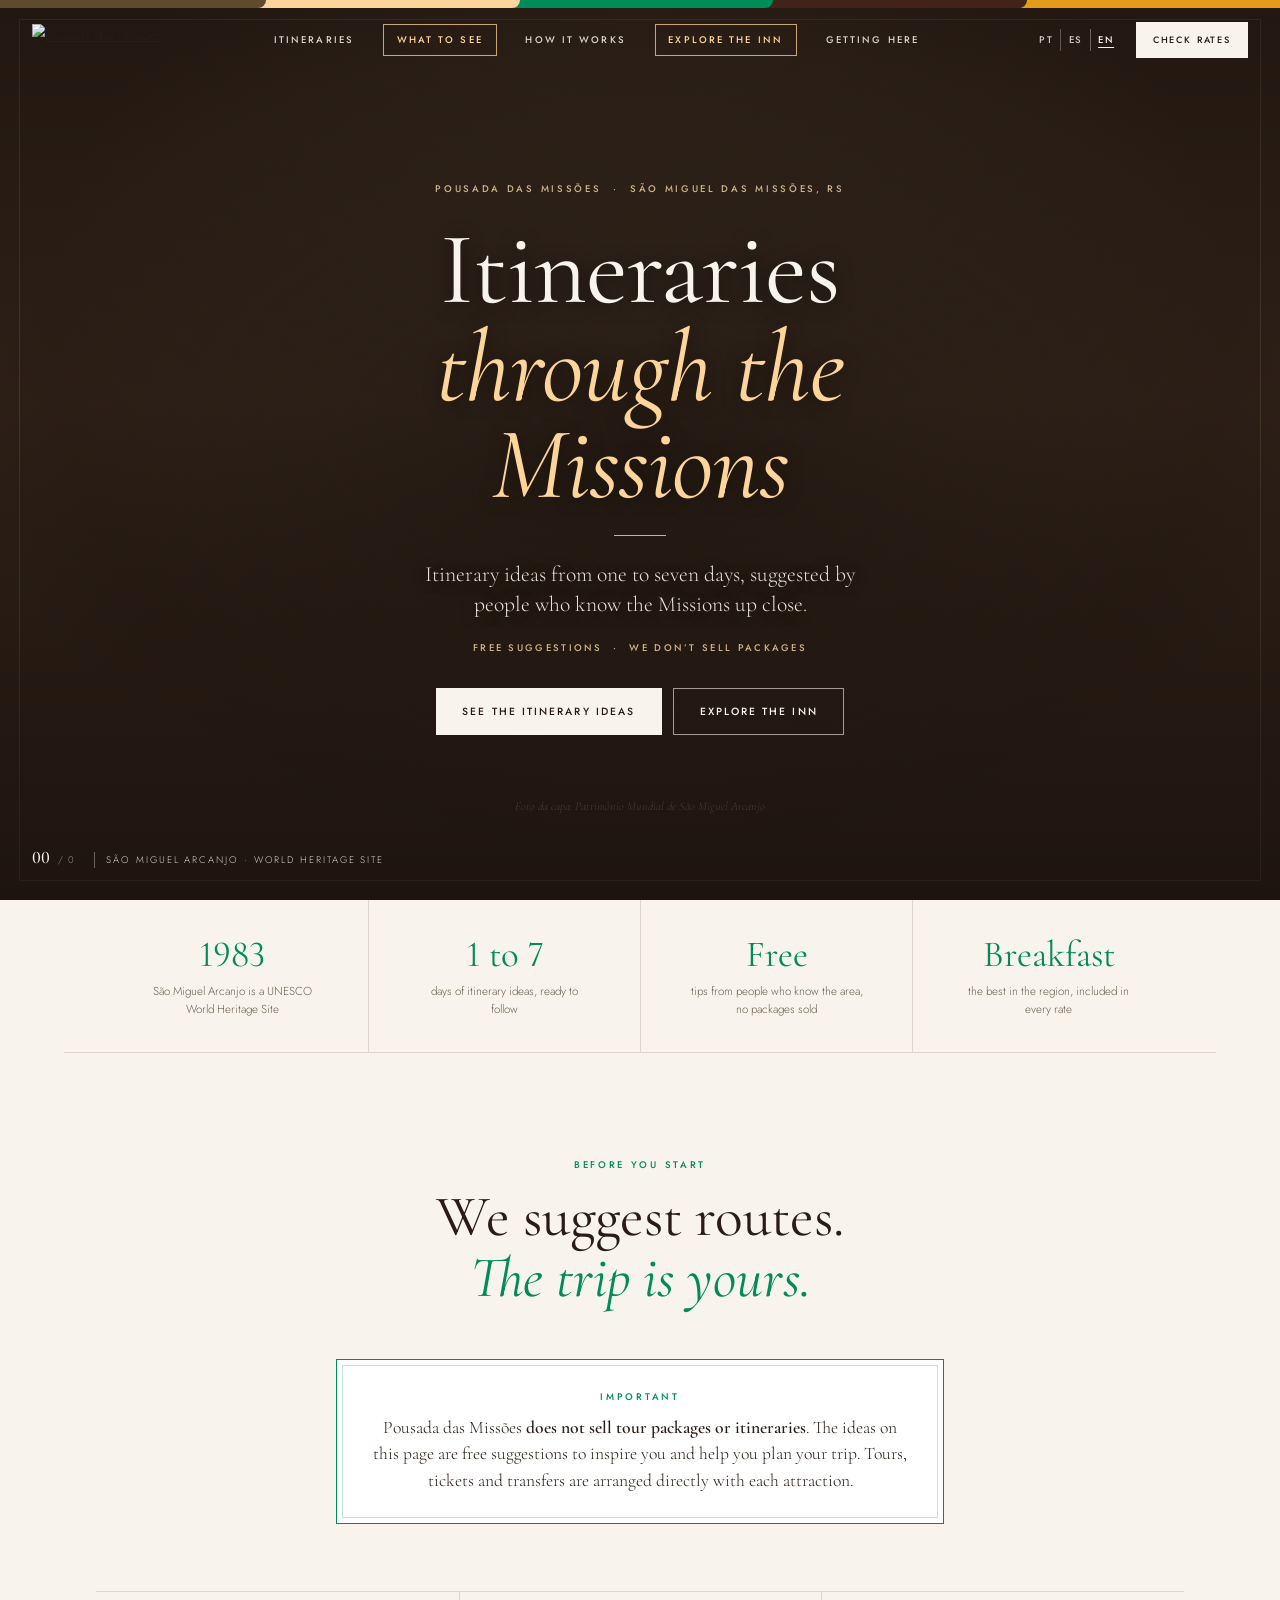
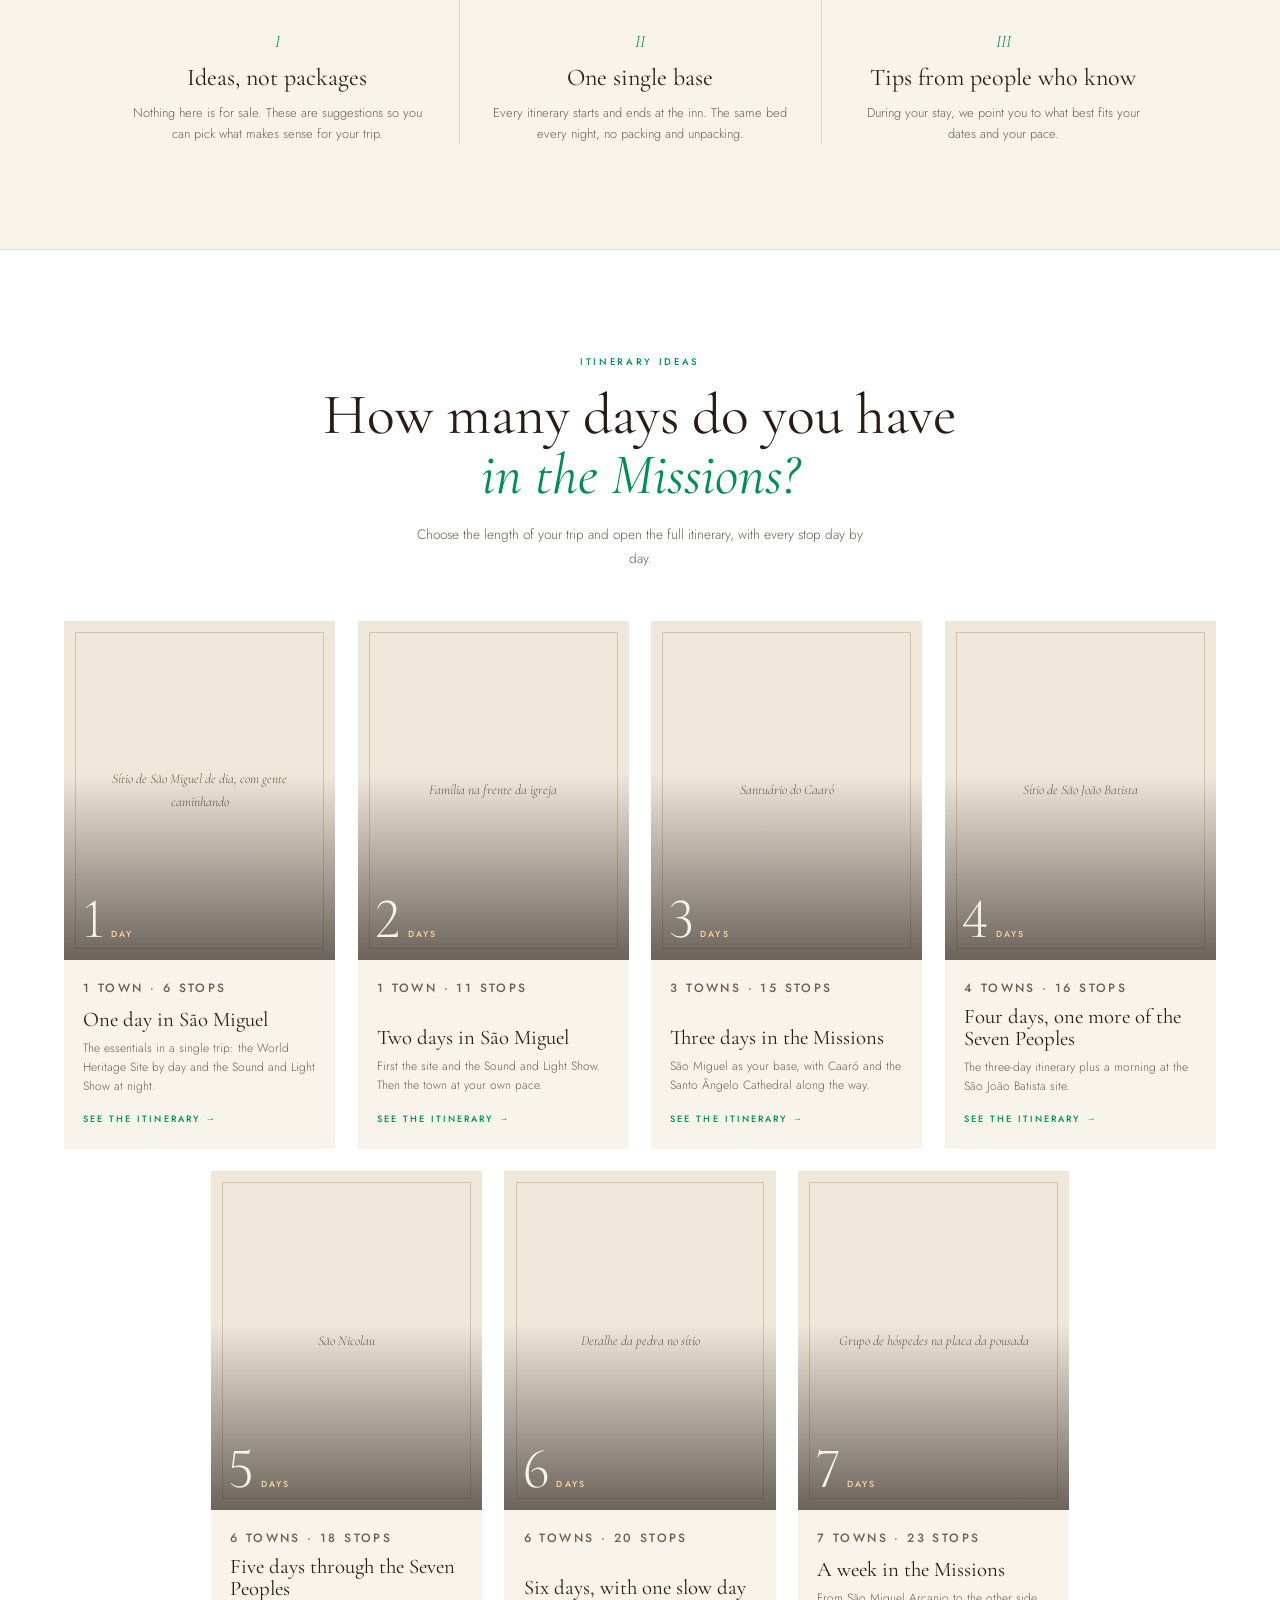
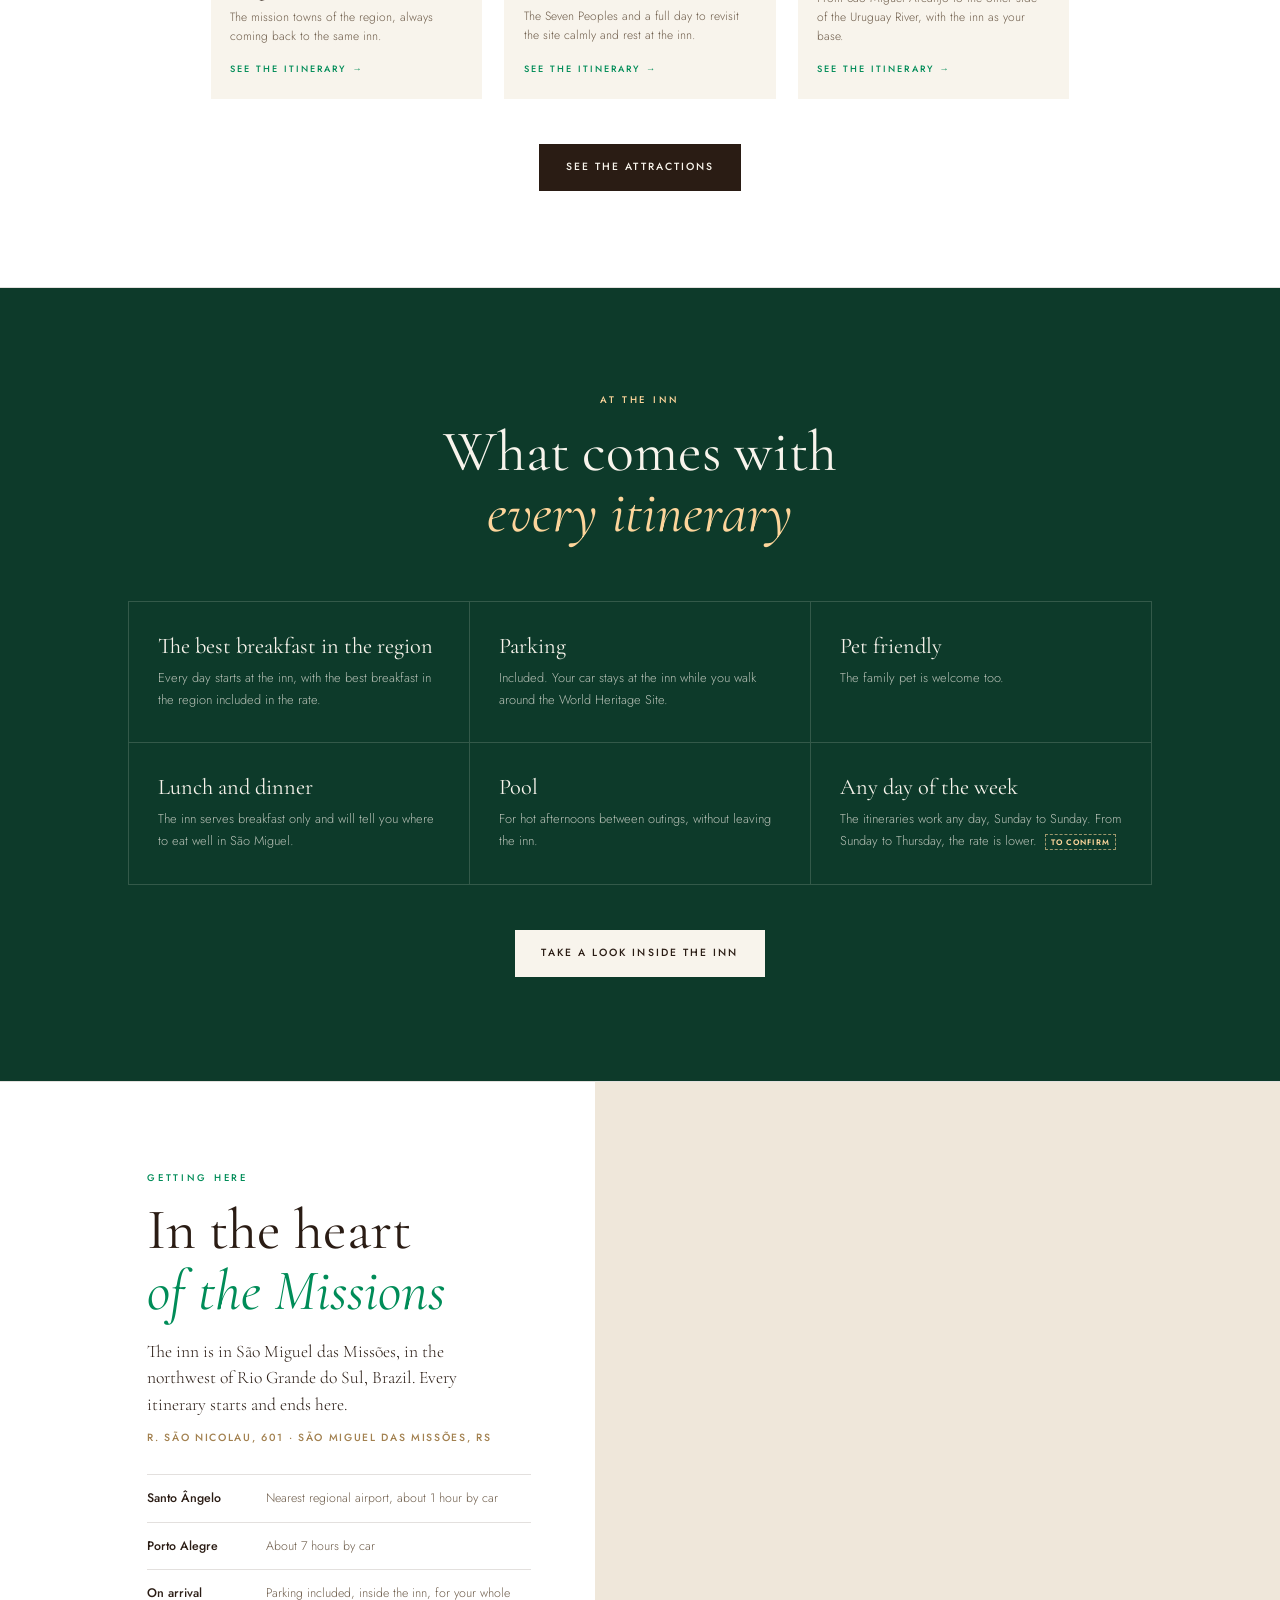
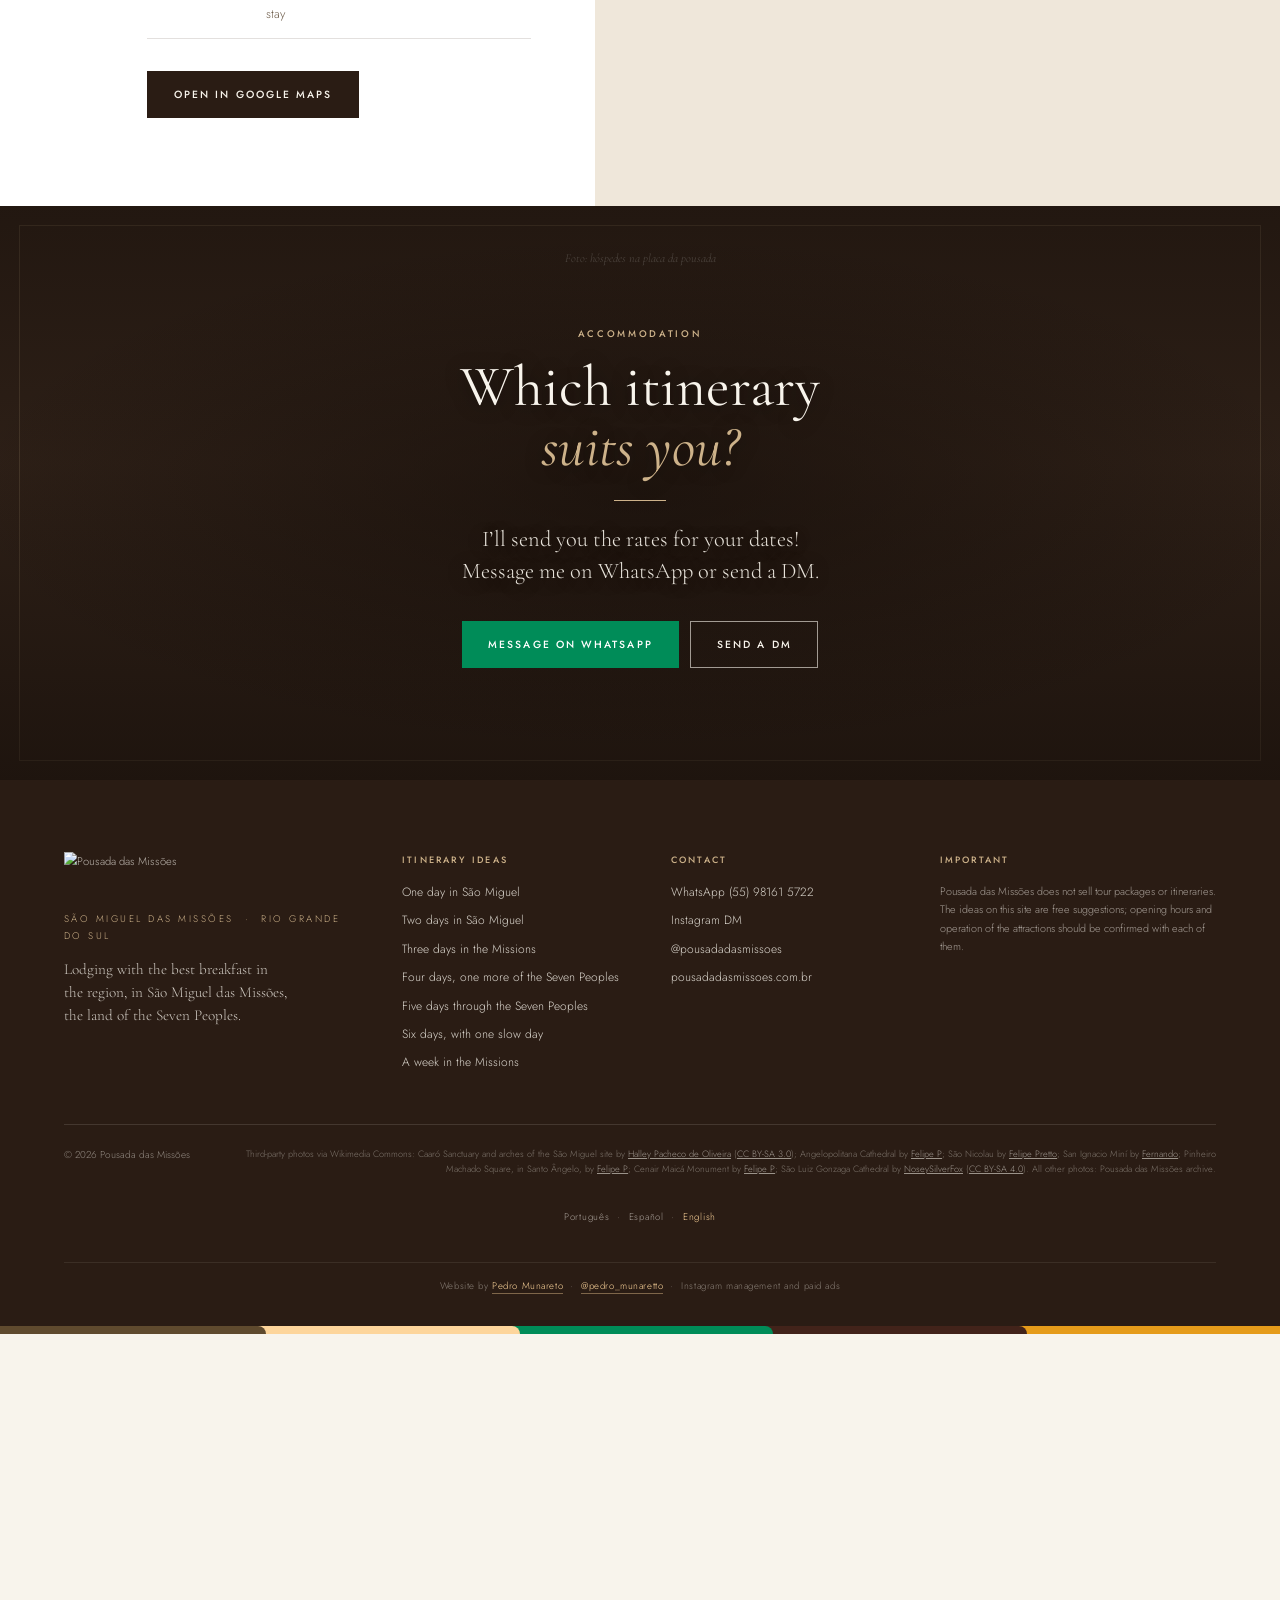
==== commit 4bf2cb20: "Fotos melhores: benzedura, Antimonumento, Som e Luz, Santo Angelo, cafe e Cenair Maica - Benzedores:" ====
--- a/index.html
+++ b/index.html
@@ -27,7 +27,7 @@
 <script>/* idioma antes de desenhar a pagina: ?lang=, escolha da sessao ou idioma do navegador (pt, es ou en). Ingles: navegador em ingles ou em outra lingua, fora do fuso do Brasil */
 (function(){var l='pt',e=0;try{var q=/[?&]lang=(pt|es|en)\b/.exec(location.search);if(q){l=q[1];e=1}else{try{localStorage.removeItem('lang')}catch(y){}var s=sessionStorage.getItem('lang');if(s==='pt'||s==='es'||s==='en'){l=s;e=1}else{var n=navigator.languages||[navigator.language||''],g='en';for(var i=0;i<n.length;i++){var c=String(n[i]).toLowerCase().slice(0,2);if(c==='pt'||c==='es'||c==='en'){g=c;break}}if(g==='en'){var z='';try{z=Intl.DateTimeFormat().resolvedOptions().timeZone||''}catch(w){}if(/^America\/(Sao_Paulo|Bahia|Fortaleza|Recife|Belem|Manaus|Cuiaba|Campo_Grande|Porto_Velho|Boa_Vista|Rio_Branco|Araguaina|Maceio|Santarem|Noronha|Eirunepe)$/.test(z))g='pt'}l=g}}}catch(x){}
 window.IDIOMA=l;window.IDIOMA_ESCOLHIDO=e;if(l!=='pt'){var h=document.documentElement;h.lang=l;h.className+=' '+l+' trad';setTimeout(function(){h.className+=' pronto'},1500)}})();</script>
-<link rel="stylesheet" href="estilo.css?v=20261116d">
+<link rel="stylesheet" href="estilo.css?v=20261117a">
 </head>
 <body>
 
@@ -199,18 +199,19 @@
       <span data-en="São Nicolau by">São Nicolau por</span> <a href="https://commons.wikimedia.org/wiki/File:Ruinas_sao_nicolau3.jpg" target="_blank" rel="noopener">Felipe Pretto</a>;
       <span data-en="San Ignacio Miní by">San Ignacio Miní por</span> <a href="https://commons.wikimedia.org/wiki/File:Ruins_of_San_Ignacio_Min%C3%AD_-_Church.jpg" target="_blank" rel="noopener">Fernando</a>;
       <span data-es="Plaza Pinheiro Machado, en Santo Ângelo, por" data-en="Pinheiro Machado Square, in Santo Ângelo, by">Praça Pinheiro Machado, em Santo Ângelo, por</span> <a href="https://commons.wikimedia.org/wiki/File:Pra%C3%A7a_Pinheiro_Machado_Santo_Angelo.jpg" target="_blank" rel="noopener">Felipe P</a>;
+      <span data-es="Monumento a Cenair Maicá por" data-en="Cenair Maicá Monument by">Monumento a Cenair Maicá por</span> <a href="https://commons.wikimedia.org/wiki/File:Monumento_Cenair_Maic%C3%A1.jpg" target="_blank" rel="noopener">Felipe P</a>;
       <span data-en="São Luiz Gonzaga Cathedral by">Catedral de São Luiz Gonzaga por</span> <a href="https://commons.wikimedia.org/wiki/File:Cathedral_Basilica_S%C3%A3o_Luiz_Gonzaga,_%D1%81ampan%C3%A1rio.jpg" target="_blank" rel="noopener">NoseySilverFox</a>
-      (<a href="https://creativecommons.org/licenses/by-sa/4.0/deed.pt-br" target="_blank" rel="noopener">CC BY-SA 4.0</a>);
-      <span data-es="iglesia de noche por" data-en="church at night by">igreja à noite por</span> <a href="https://commons.wikimedia.org/wiki/File:Igreja_jesu%C3%ADtica_a_noite_em_S%C3%A3o_Miguel_das_Miss%C3%B5es,_RS.jpg" target="_blank" rel="noopener">Herr stahlhoefer</a> <span data-es="(dominio público). Las demás fotos: archivo de la Pousada das Missões." data-en="(public domain). All other photos: Pousada das Missões archive.">(domínio público). Demais fotos: acervo da Pousada das Missões.</span></p>
+      (<a href="https://creativecommons.org/licenses/by-sa/4.0/deed.pt-br" target="_blank" rel="noopener">CC BY-SA 4.0</a>).
+      <span data-es="Las demás fotos: archivo de la Pousada das Missões." data-en="All other photos: Pousada das Missões archive.">Demais fotos: acervo da Pousada das Missões.</span></p>
     <p class="rodape-idiomas"><a class="js-idioma" data-lang="pt" lang="pt-BR" hreflang="pt-BR">Português</a> &nbsp;·&nbsp; <a class="js-idioma" data-lang="es" lang="es" hreflang="es">Español</a> &nbsp;·&nbsp; <a class="js-idioma" data-lang="en" lang="en" hreflang="en">English</a></p>
     <p class="assinatura"><span data-es="Sitio desarrollado por" data-en="Website by">Site desenvolvido por</span> <a href="https://wa.me/5555991011436?text=Ol%C3%A1%20Pedro!%20Vi%20o%20site%20da%20Pousada%20das%20Miss%C3%B5es." target="_blank" rel="noopener">Pedro Munareto</a> &nbsp;·&nbsp; <a href="https://www.instagram.com/pedro_munaretto/" target="_blank" rel="noopener">@pedro_munaretto</a> &nbsp;·&nbsp; <span data-es="Gestión de Instagram y tráfico pago" data-en="Instagram management and paid ads">Gestão de Instagram e tráfego pago</span></p>
   </div>
 </footer>
 <div class="faixa faixa-base" aria-hidden="true"><i></i><i></i><i></i><i></i><i></i></div>
 
-<script src="roteiros.js?v=20261116d"></script>
-<script src="es.js?v=20261116d"></script>
-<script src="en.js?v=20261116d"></script>
-<script src="app.js?v=20261116d"></script>
+<script src="roteiros.js?v=20261117a"></script>
+<script src="es.js?v=20261117a"></script>
+<script src="en.js?v=20261117a"></script>
+<script src="app.js?v=20261117a"></script>
 </body>
 </html>
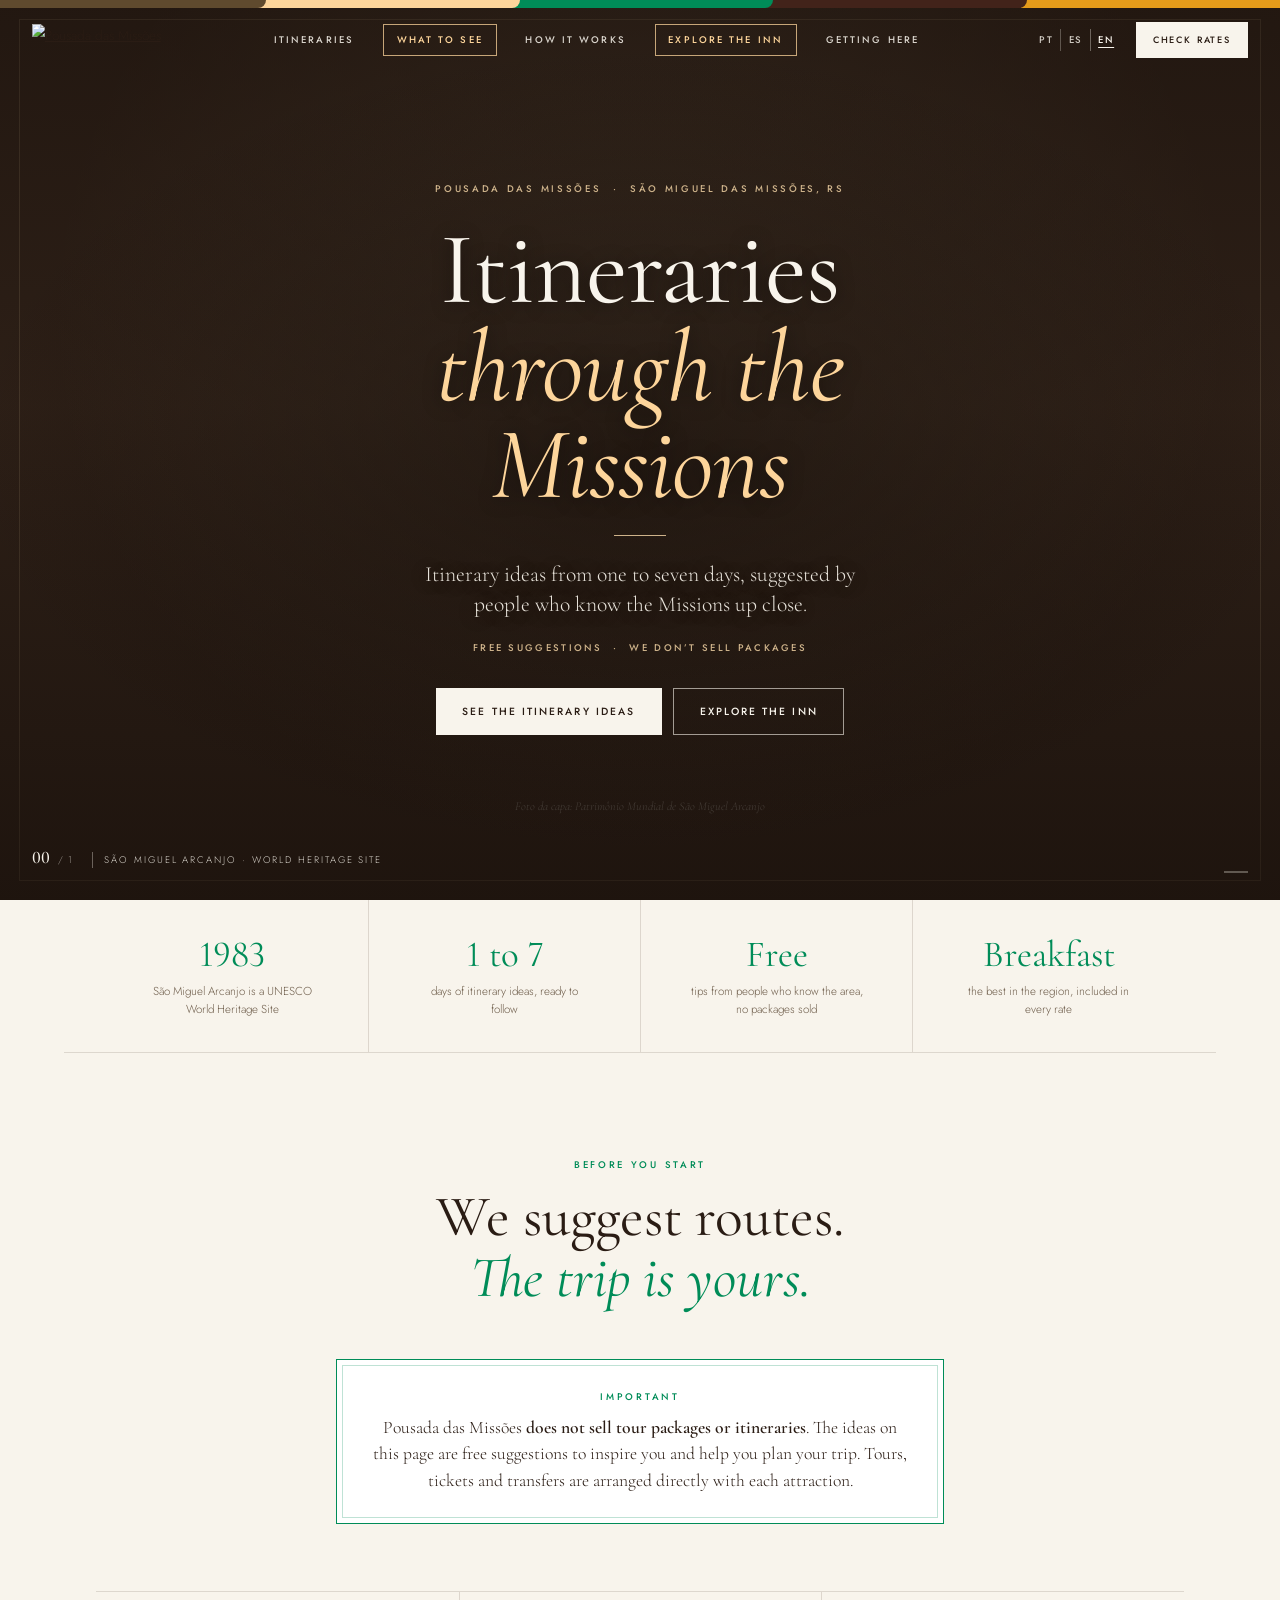
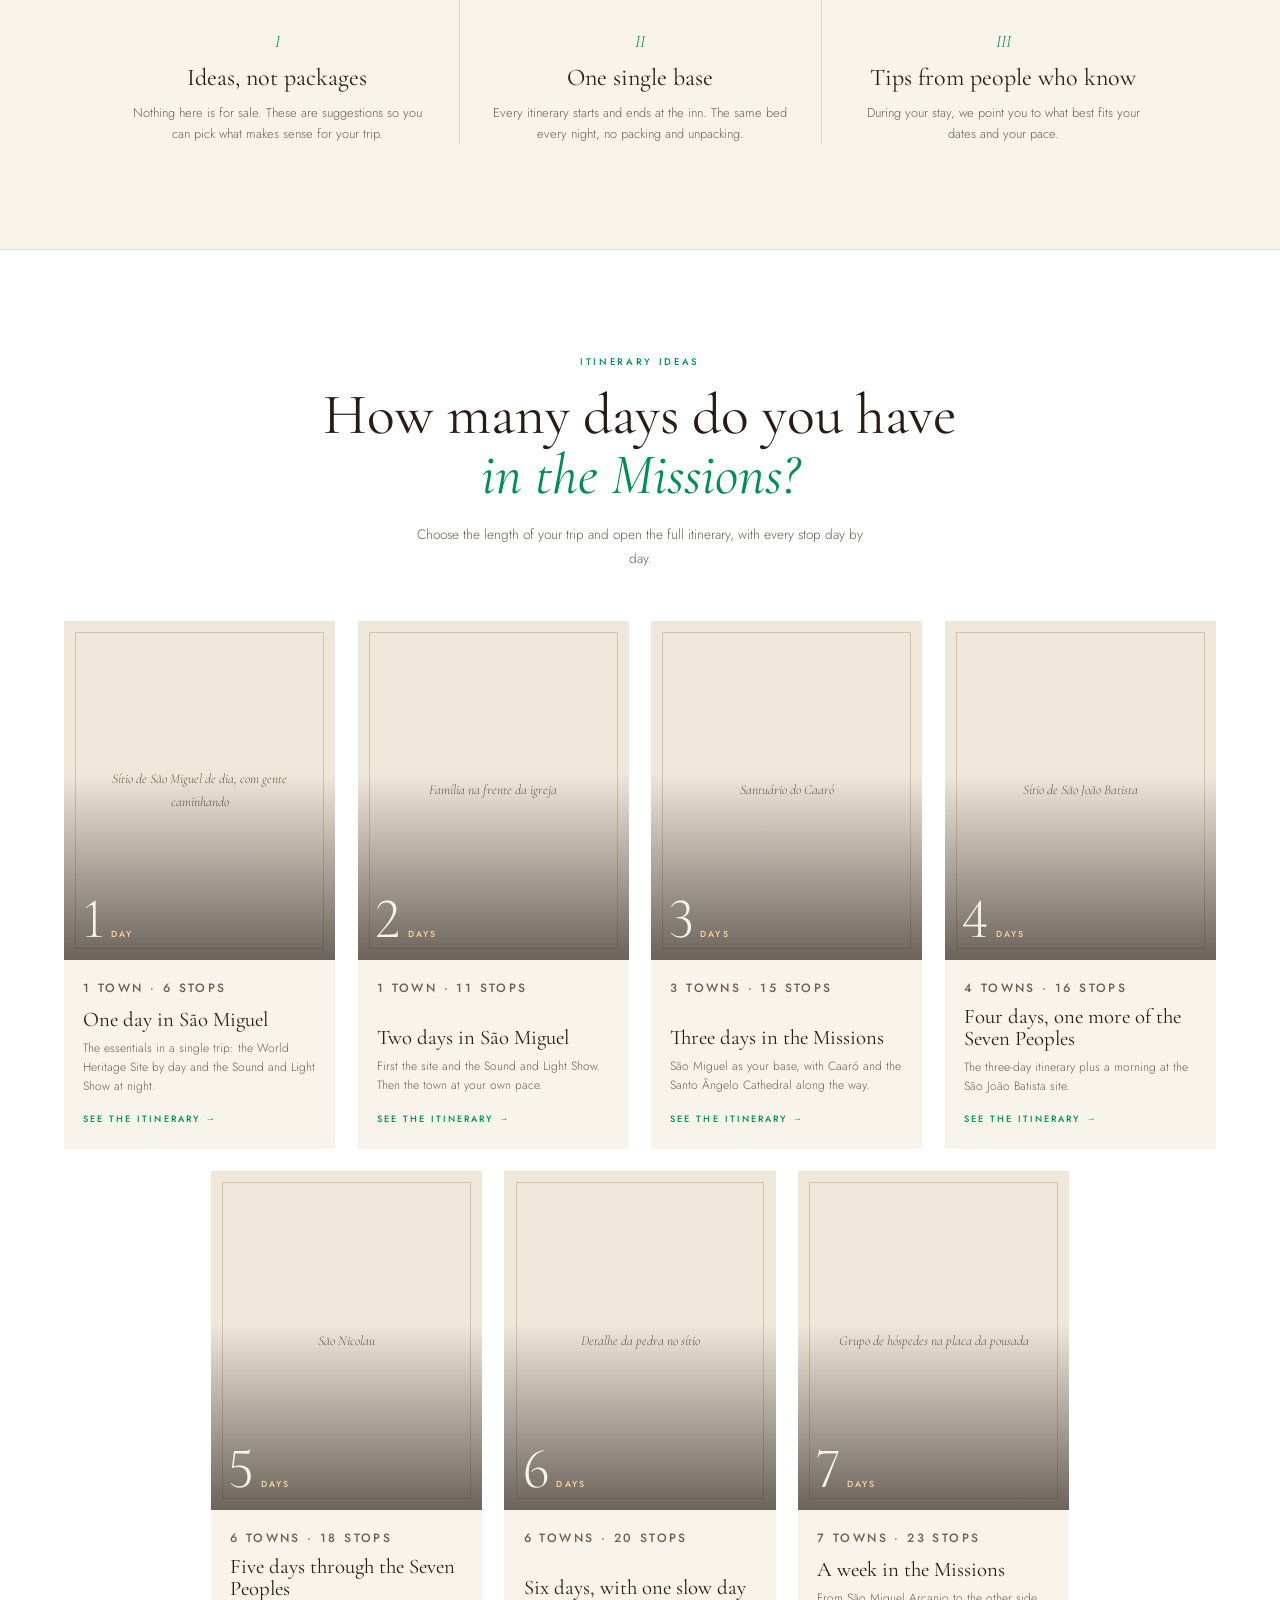
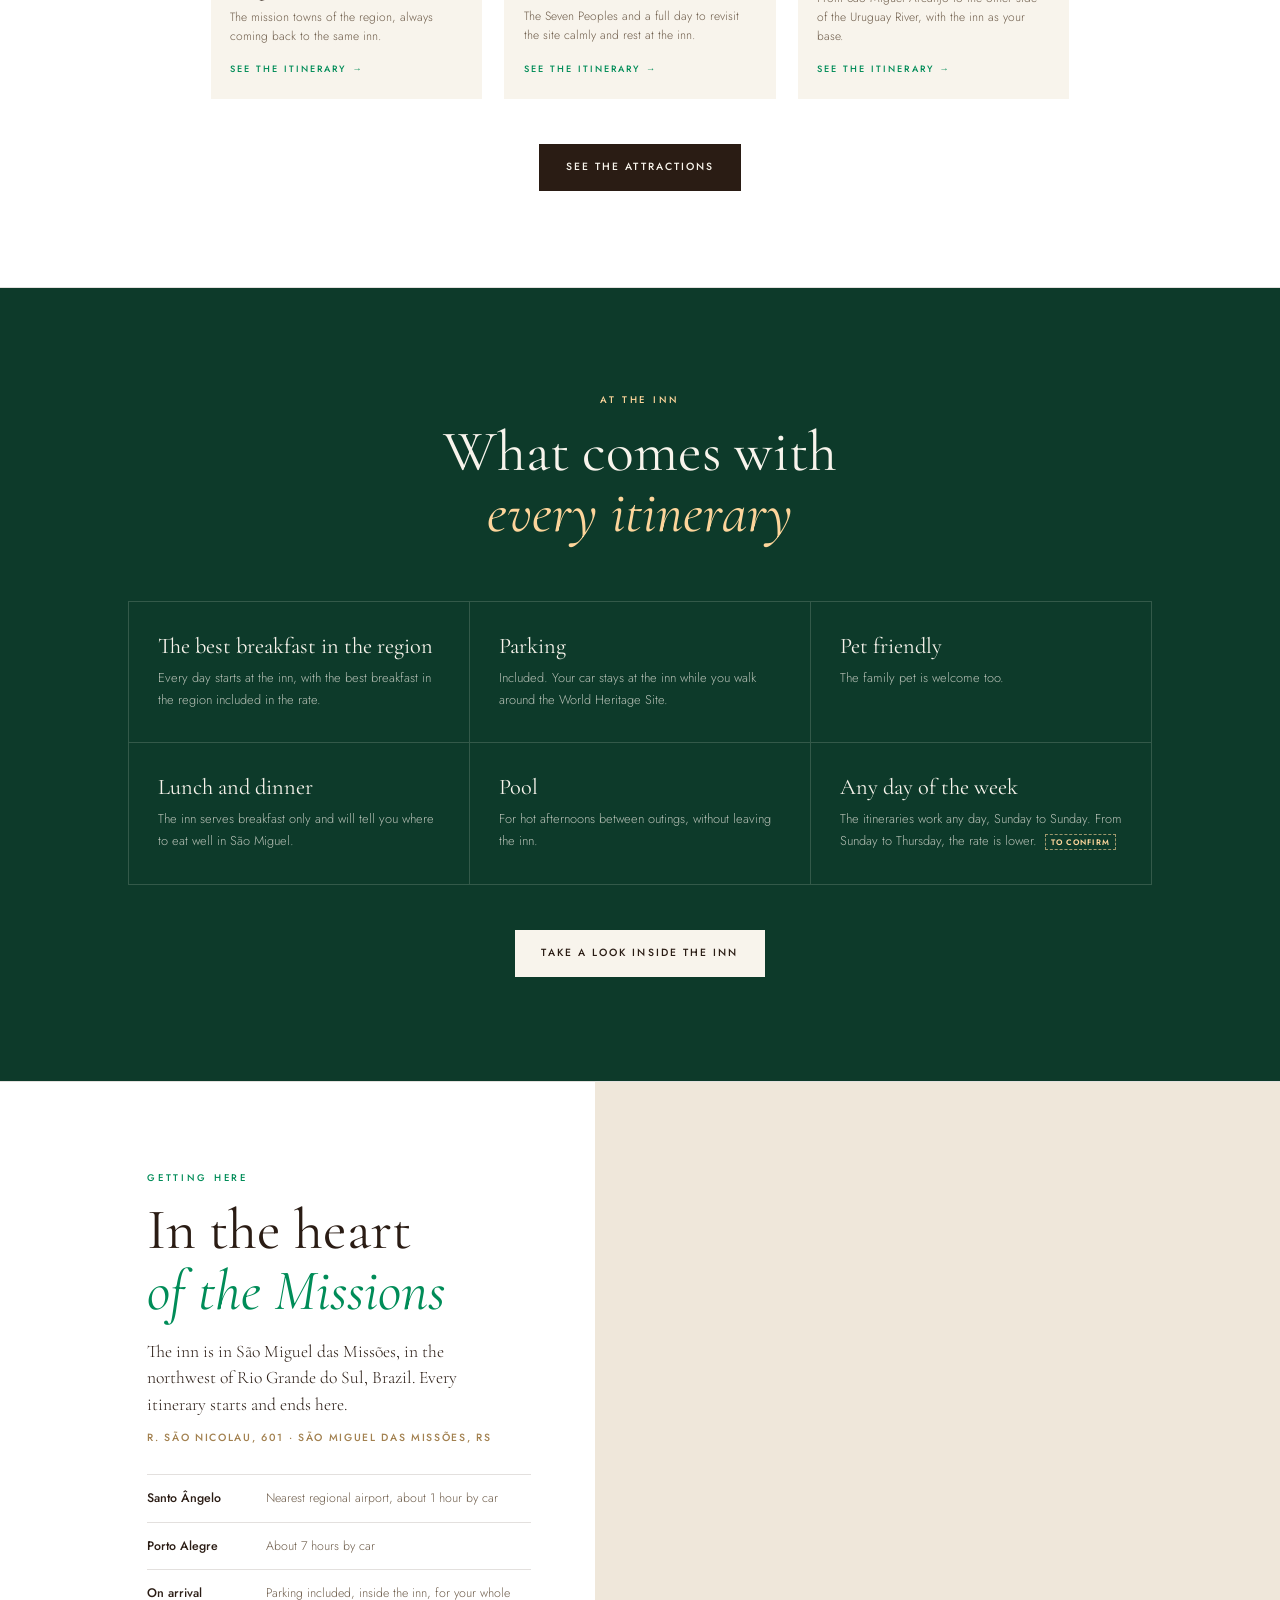
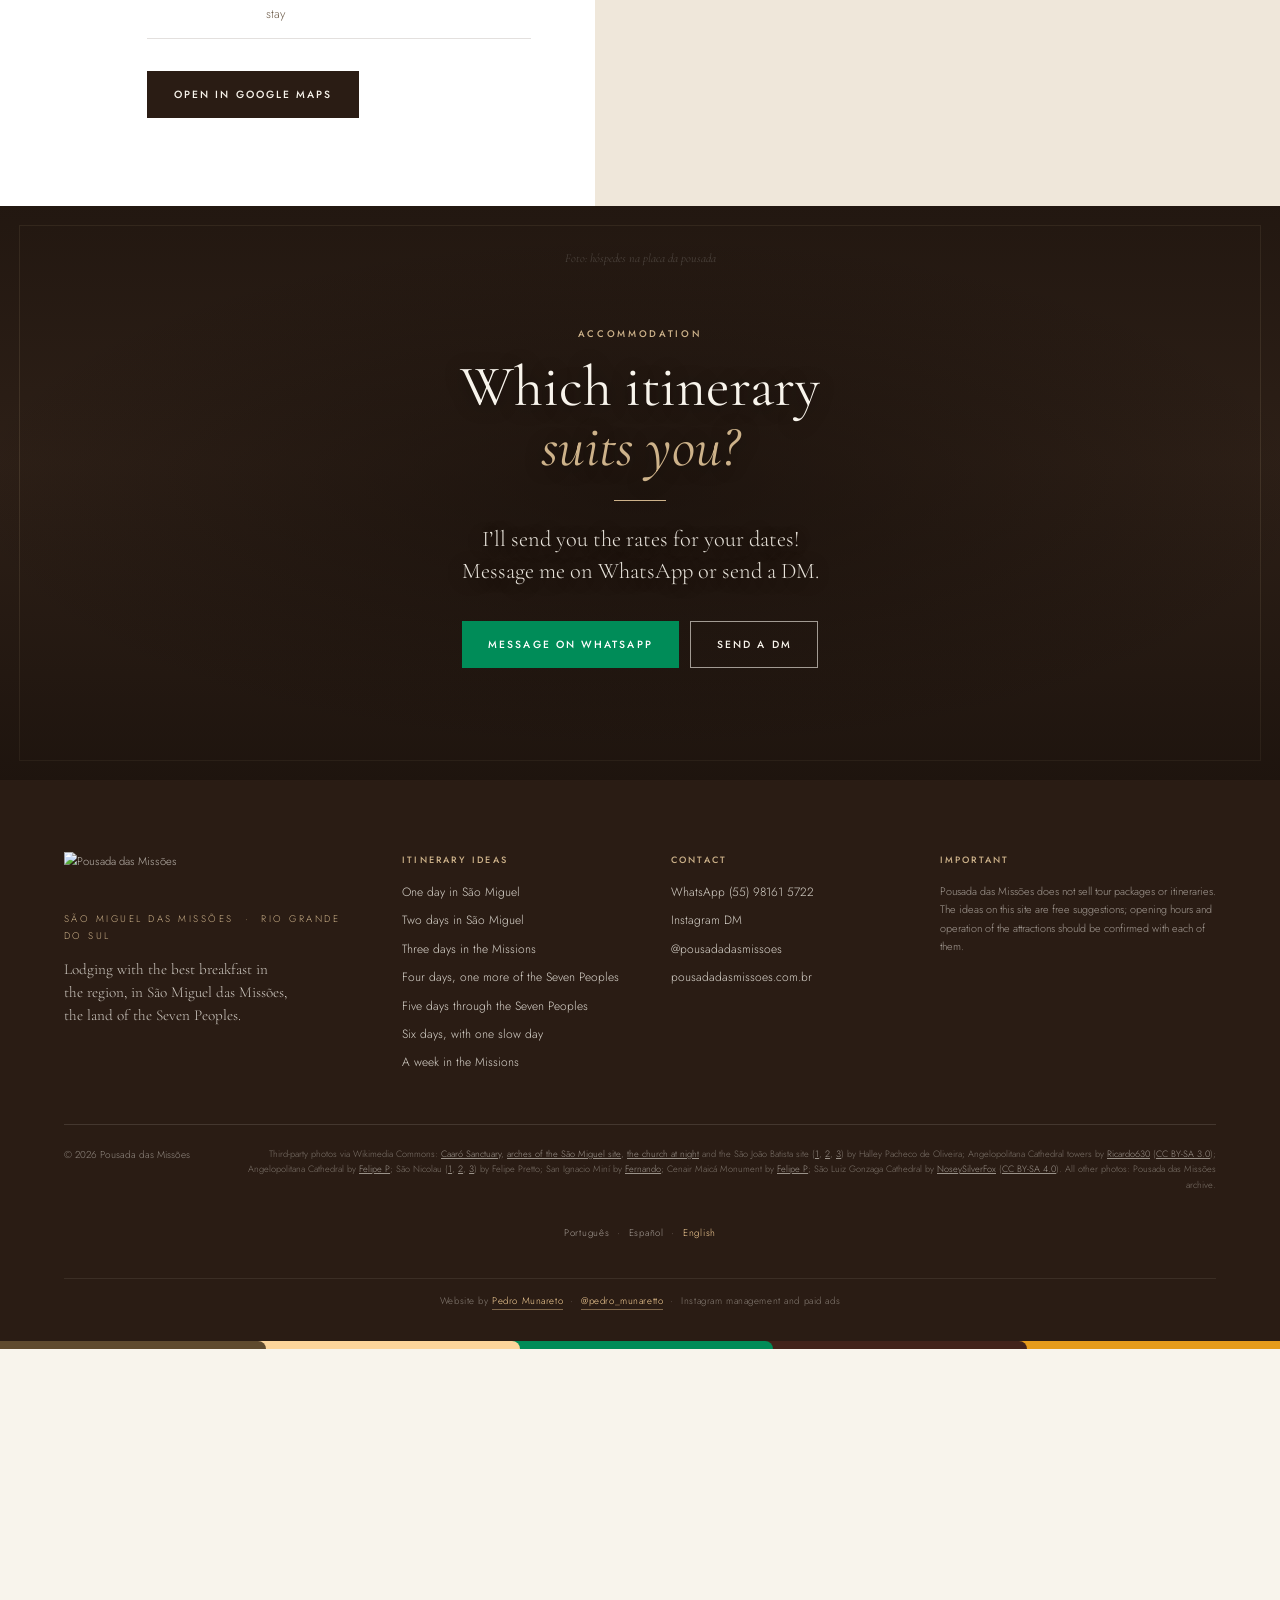
==== commit 67634bf9: "Fotos novas: Som e Luz, catedral, Sao Joao Batista e Sao Nicolau - Som e Luz: segunda foto era a mes" ====
--- a/index.html
+++ b/index.html
@@ -27,7 +27,7 @@
 <script>/* idioma antes de desenhar a pagina: ?lang=, escolha da sessao ou idioma do navegador (pt, es ou en). Ingles: navegador em ingles ou em outra lingua, fora do fuso do Brasil */
 (function(){var l='pt',e=0;try{var q=/[?&]lang=(pt|es|en)\b/.exec(location.search);if(q){l=q[1];e=1}else{try{localStorage.removeItem('lang')}catch(y){}var s=sessionStorage.getItem('lang');if(s==='pt'||s==='es'||s==='en'){l=s;e=1}else{var n=navigator.languages||[navigator.language||''],g='en';for(var i=0;i<n.length;i++){var c=String(n[i]).toLowerCase().slice(0,2);if(c==='pt'||c==='es'||c==='en'){g=c;break}}if(g==='en'){var z='';try{z=Intl.DateTimeFormat().resolvedOptions().timeZone||''}catch(w){}if(/^America\/(Sao_Paulo|Bahia|Fortaleza|Recife|Belem|Manaus|Cuiaba|Campo_Grande|Porto_Velho|Boa_Vista|Rio_Branco|Araguaina|Maceio|Santarem|Noronha|Eirunepe)$/.test(z))g='pt'}l=g}}}catch(x){}
 window.IDIOMA=l;window.IDIOMA_ESCOLHIDO=e;if(l!=='pt'){var h=document.documentElement;h.lang=l;h.className+=' '+l+' trad';setTimeout(function(){h.className+=' pronto'},1500)}})();</script>
-<link rel="stylesheet" href="estilo.css?v=20261117a">
+<link rel="stylesheet" href="estilo.css?v=20261117c">
 </head>
 <body>
 
@@ -194,11 +194,16 @@
   <div class="rodape-base">
     <p>© <span id="ano">2026</span> Pousada das Missões</p>
     <p class="creditos"><span data-es="Fotos de terceros vía Wikimedia Commons:" data-en="Third-party photos via Wikimedia Commons:">Fotos de terceiros via Wikimedia Commons:</span>
-      <span data-es="Santuario de Caaró y arcos del sitio de São Miguel por" data-en="Caaró Sanctuary and arches of the São Miguel site by">Santuário do Caaró e arcos do sítio de São Miguel por</span> <a href="https://commons.wikimedia.org/wiki/File:Santu%C3%A1rio_de_Caar%C3%B3_01.jpg" target="_blank" rel="noopener">Halley Pacheco de Oliveira</a> (<a href="https://creativecommons.org/licenses/by-sa/3.0/deed.pt-br" target="_blank" rel="noopener">CC BY-SA 3.0</a>);
+      <a href="https://commons.wikimedia.org/wiki/File:Santu%C3%A1rio_de_Caar%C3%B3_01.jpg" target="_blank" rel="noopener" data-es="Santuario de Caaró" data-en="Caaró Sanctuary">Santuário do Caaró</a>,
+      <a href="https://commons.wikimedia.org/wiki/File:S%C3%ADtio_Arqueol%C3%B3gico_de_S%C3%A3o_Miguel_Arcanjo_09.jpg" target="_blank" rel="noopener" data-es="arcos del sitio de São Miguel" data-en="arches of the São Miguel site">arcos do sítio de São Miguel</a>,
+      <a href="https://commons.wikimedia.org/wiki/File:S%C3%ADtio_Arqueol%C3%B3gico_de_S%C3%A3o_Miguel_Arcanjo_29.jpg" target="_blank" rel="noopener" data-es="la iglesia de noche" data-en="the church at night">a igreja à noite</a>
+      <span data-es="y el sitio de São João Batista" data-en="and the São João Batista site">e o sítio de São João Batista</span> (<a href="https://commons.wikimedia.org/wiki/File:S%C3%ADtio_Arqueol%C3%B3gico_de_S%C3%A3o_Jo%C3%A3o_Batista_02.jpg" target="_blank" rel="noopener">1</a>, <a href="https://commons.wikimedia.org/wiki/File:S%C3%ADtio_Arqueol%C3%B3gico_de_S%C3%A3o_Jo%C3%A3o_Batista_03.jpg" target="_blank" rel="noopener">2</a>, <a href="https://commons.wikimedia.org/wiki/File:S%C3%ADtio_Arqueol%C3%B3gico_de_S%C3%A3o_Jo%C3%A3o_Batista_08.jpg" target="_blank" rel="noopener">3</a>)
+      <span data-en="by">por</span> Halley Pacheco de Oliveira;
+      <span data-es="torres de la Catedral Angelopolitana por" data-en="Angelopolitana Cathedral towers by">torres da Catedral Angelopolitana por</span> <a href="https://commons.wikimedia.org/wiki/File:Catedral_Angelopolitana2.jpg" target="_blank" rel="noopener">Ricardo630</a>
+      (<a href="https://creativecommons.org/licenses/by-sa/3.0/deed.pt-br" target="_blank" rel="noopener">CC BY-SA 3.0</a>);
       <span data-en="Angelopolitana Cathedral by">Catedral Angelopolitana por</span> <a href="https://commons.wikimedia.org/wiki/File:Catedral_angelopolitana_santo_angelo.jpg" target="_blank" rel="noopener">Felipe P</a>;
-      <span data-en="São Nicolau by">São Nicolau por</span> <a href="https://commons.wikimedia.org/wiki/File:Ruinas_sao_nicolau3.jpg" target="_blank" rel="noopener">Felipe Pretto</a>;
+      São Nicolau (<a href="https://commons.wikimedia.org/wiki/File:Ruinas_sao_nicolau3.jpg" target="_blank" rel="noopener">1</a>, <a href="https://commons.wikimedia.org/wiki/File:Ruinas_sao_nicolau1.jpg" target="_blank" rel="noopener">2</a>, <a href="https://commons.wikimedia.org/wiki/File:Ruinas_sao_nicolau2.jpg" target="_blank" rel="noopener">3</a>) <span data-en="by">por</span> Felipe Pretto;
       <span data-en="San Ignacio Miní by">San Ignacio Miní por</span> <a href="https://commons.wikimedia.org/wiki/File:Ruins_of_San_Ignacio_Min%C3%AD_-_Church.jpg" target="_blank" rel="noopener">Fernando</a>;
-      <span data-es="Plaza Pinheiro Machado, en Santo Ângelo, por" data-en="Pinheiro Machado Square, in Santo Ângelo, by">Praça Pinheiro Machado, em Santo Ângelo, por</span> <a href="https://commons.wikimedia.org/wiki/File:Pra%C3%A7a_Pinheiro_Machado_Santo_Angelo.jpg" target="_blank" rel="noopener">Felipe P</a>;
       <span data-es="Monumento a Cenair Maicá por" data-en="Cenair Maicá Monument by">Monumento a Cenair Maicá por</span> <a href="https://commons.wikimedia.org/wiki/File:Monumento_Cenair_Maic%C3%A1.jpg" target="_blank" rel="noopener">Felipe P</a>;
       <span data-en="São Luiz Gonzaga Cathedral by">Catedral de São Luiz Gonzaga por</span> <a href="https://commons.wikimedia.org/wiki/File:Cathedral_Basilica_S%C3%A3o_Luiz_Gonzaga,_%D1%81ampan%C3%A1rio.jpg" target="_blank" rel="noopener">NoseySilverFox</a>
       (<a href="https://creativecommons.org/licenses/by-sa/4.0/deed.pt-br" target="_blank" rel="noopener">CC BY-SA 4.0</a>).
@@ -209,9 +214,9 @@
 </footer>
 <div class="faixa faixa-base" aria-hidden="true"><i></i><i></i><i></i><i></i><i></i></div>
 
-<script src="roteiros.js?v=20261117a"></script>
-<script src="es.js?v=20261117a"></script>
-<script src="en.js?v=20261117a"></script>
-<script src="app.js?v=20261117a"></script>
+<script src="roteiros.js?v=20261117c"></script>
+<script src="es.js?v=20261117c"></script>
+<script src="en.js?v=20261117c"></script>
+<script src="app.js?v=20261117c"></script>
 </body>
 </html>
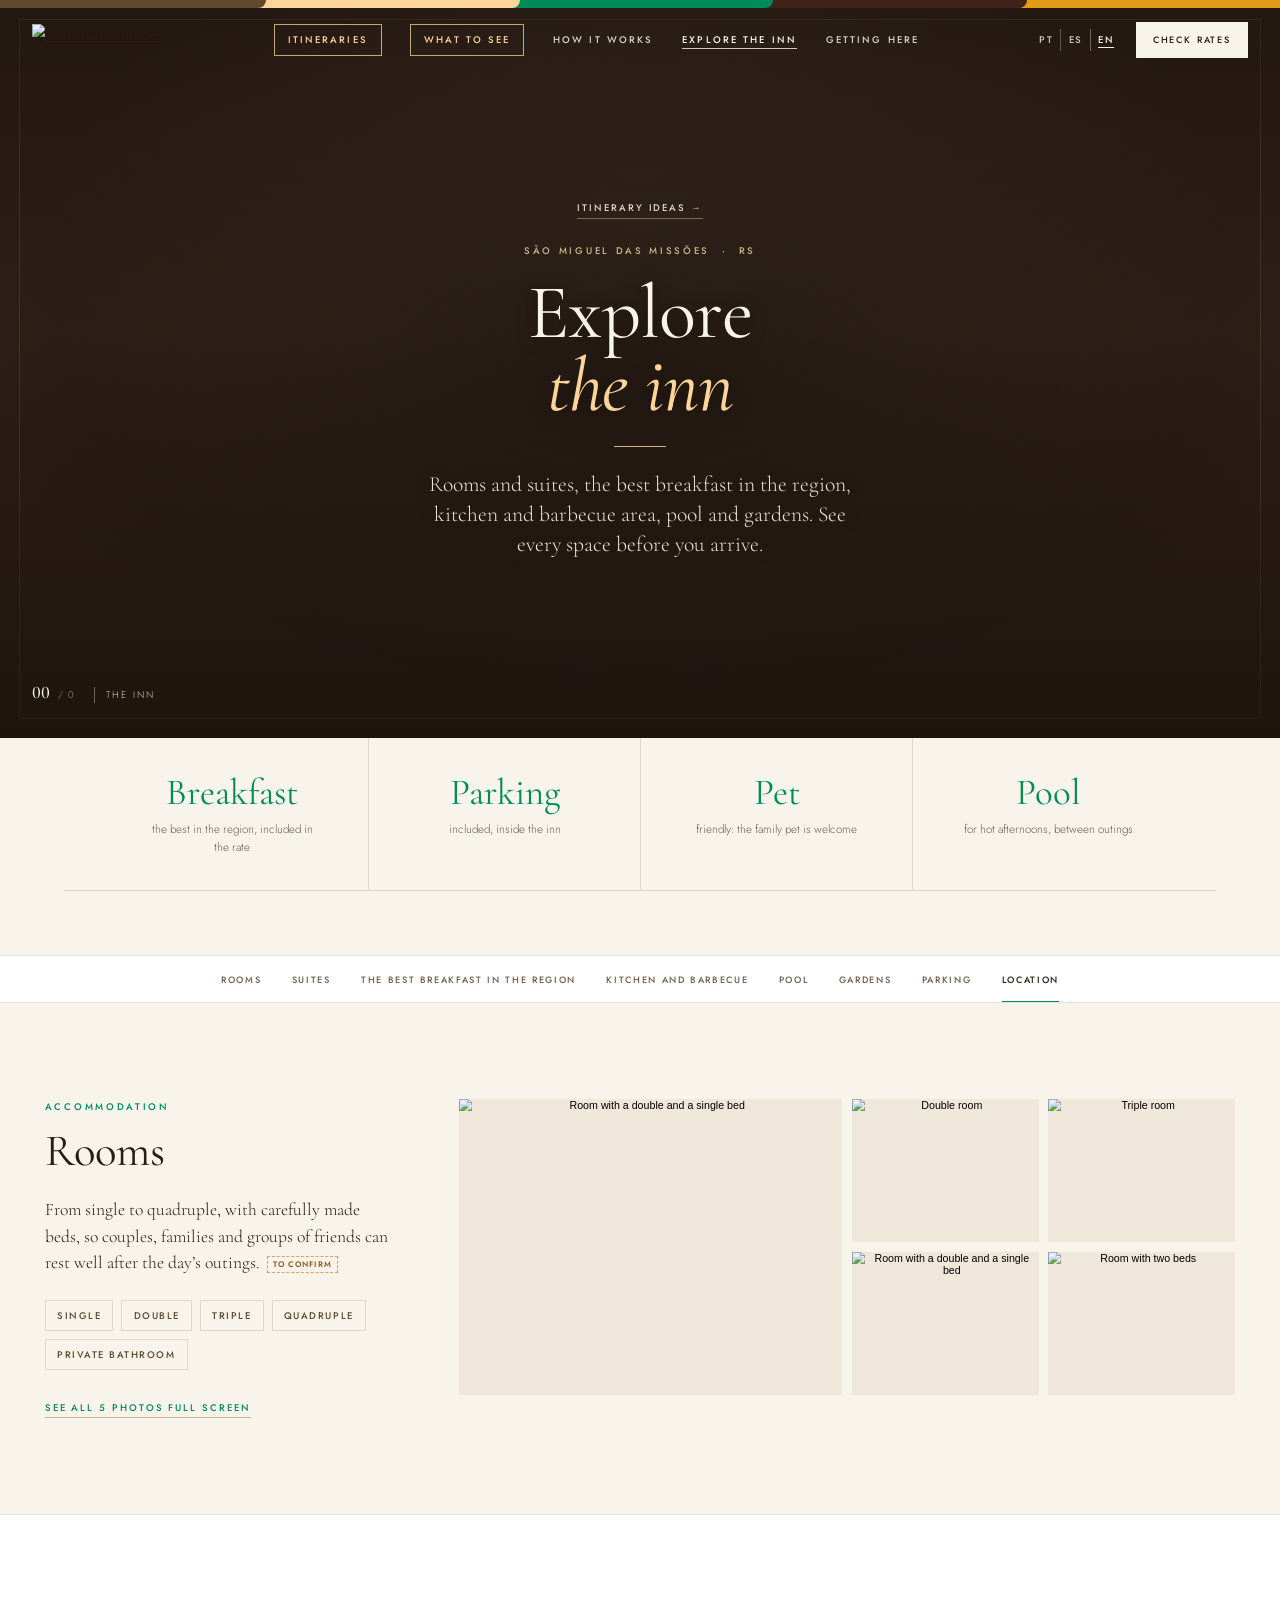
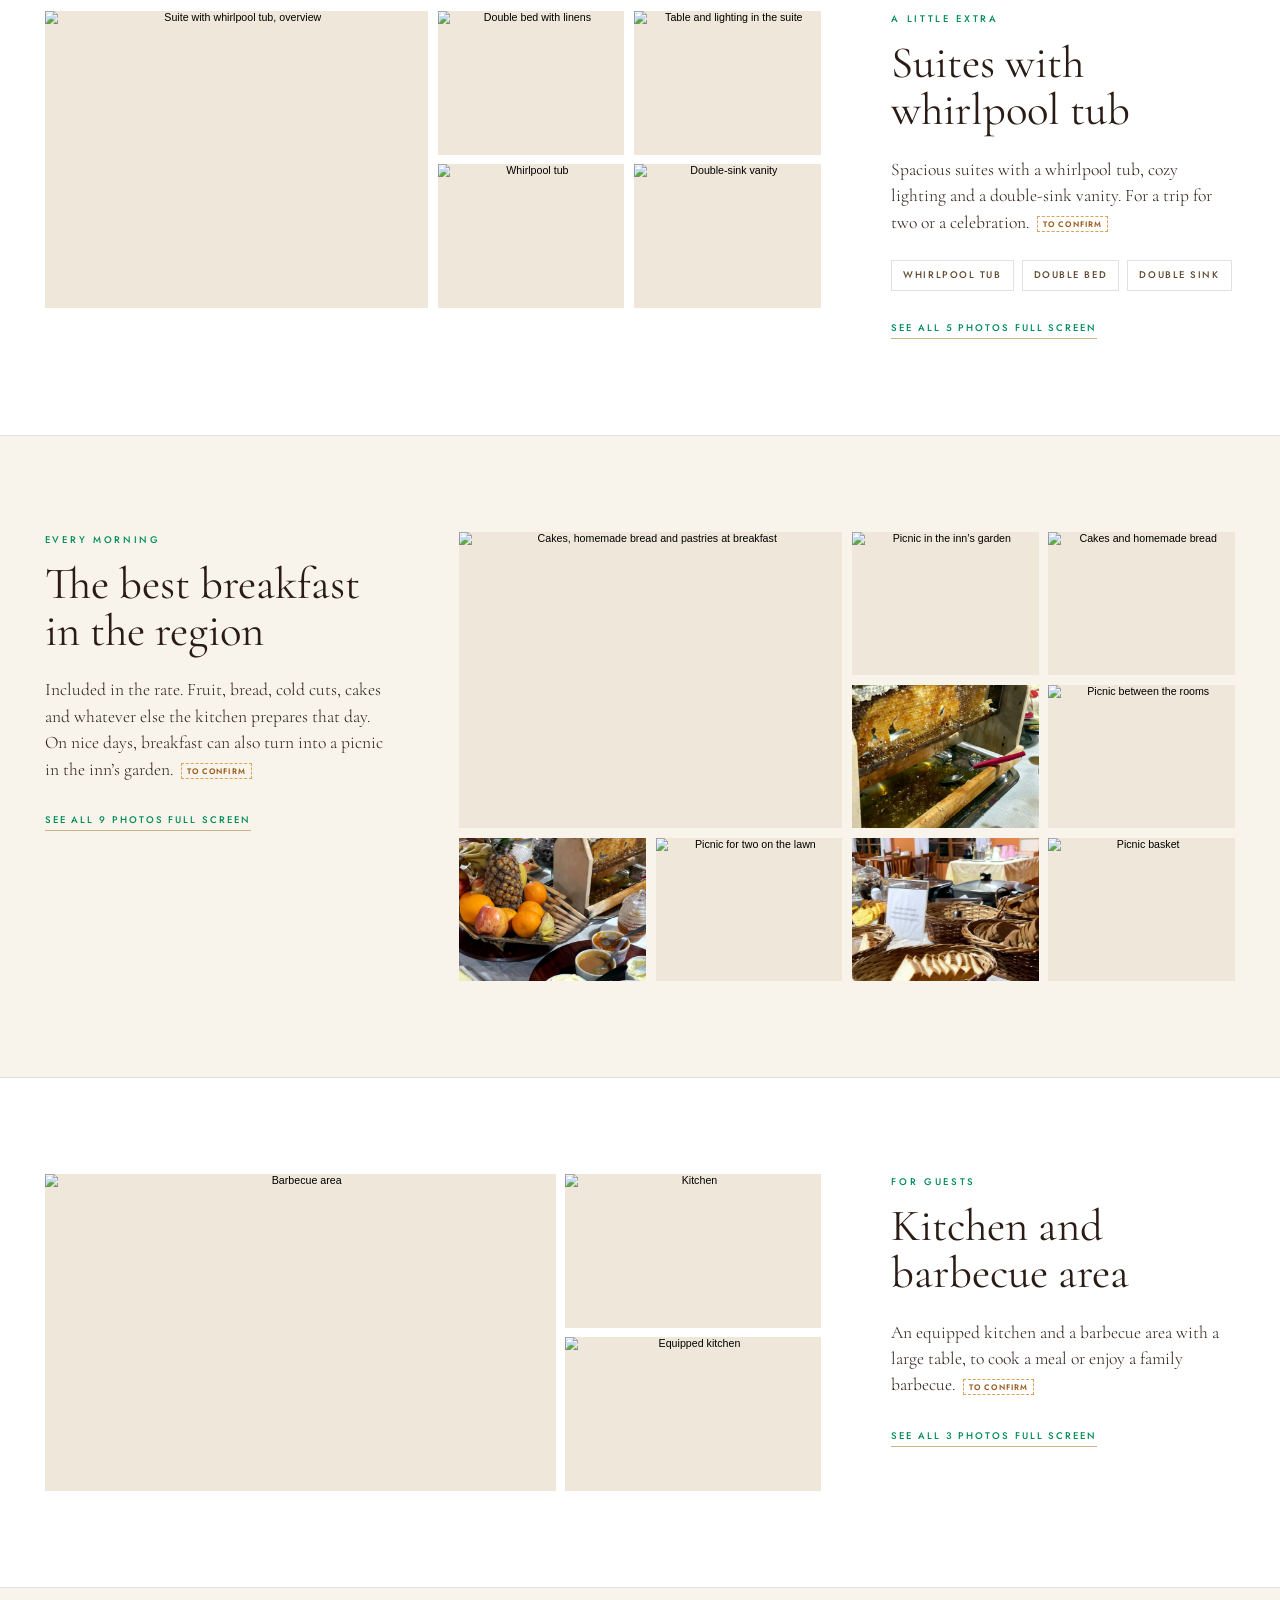
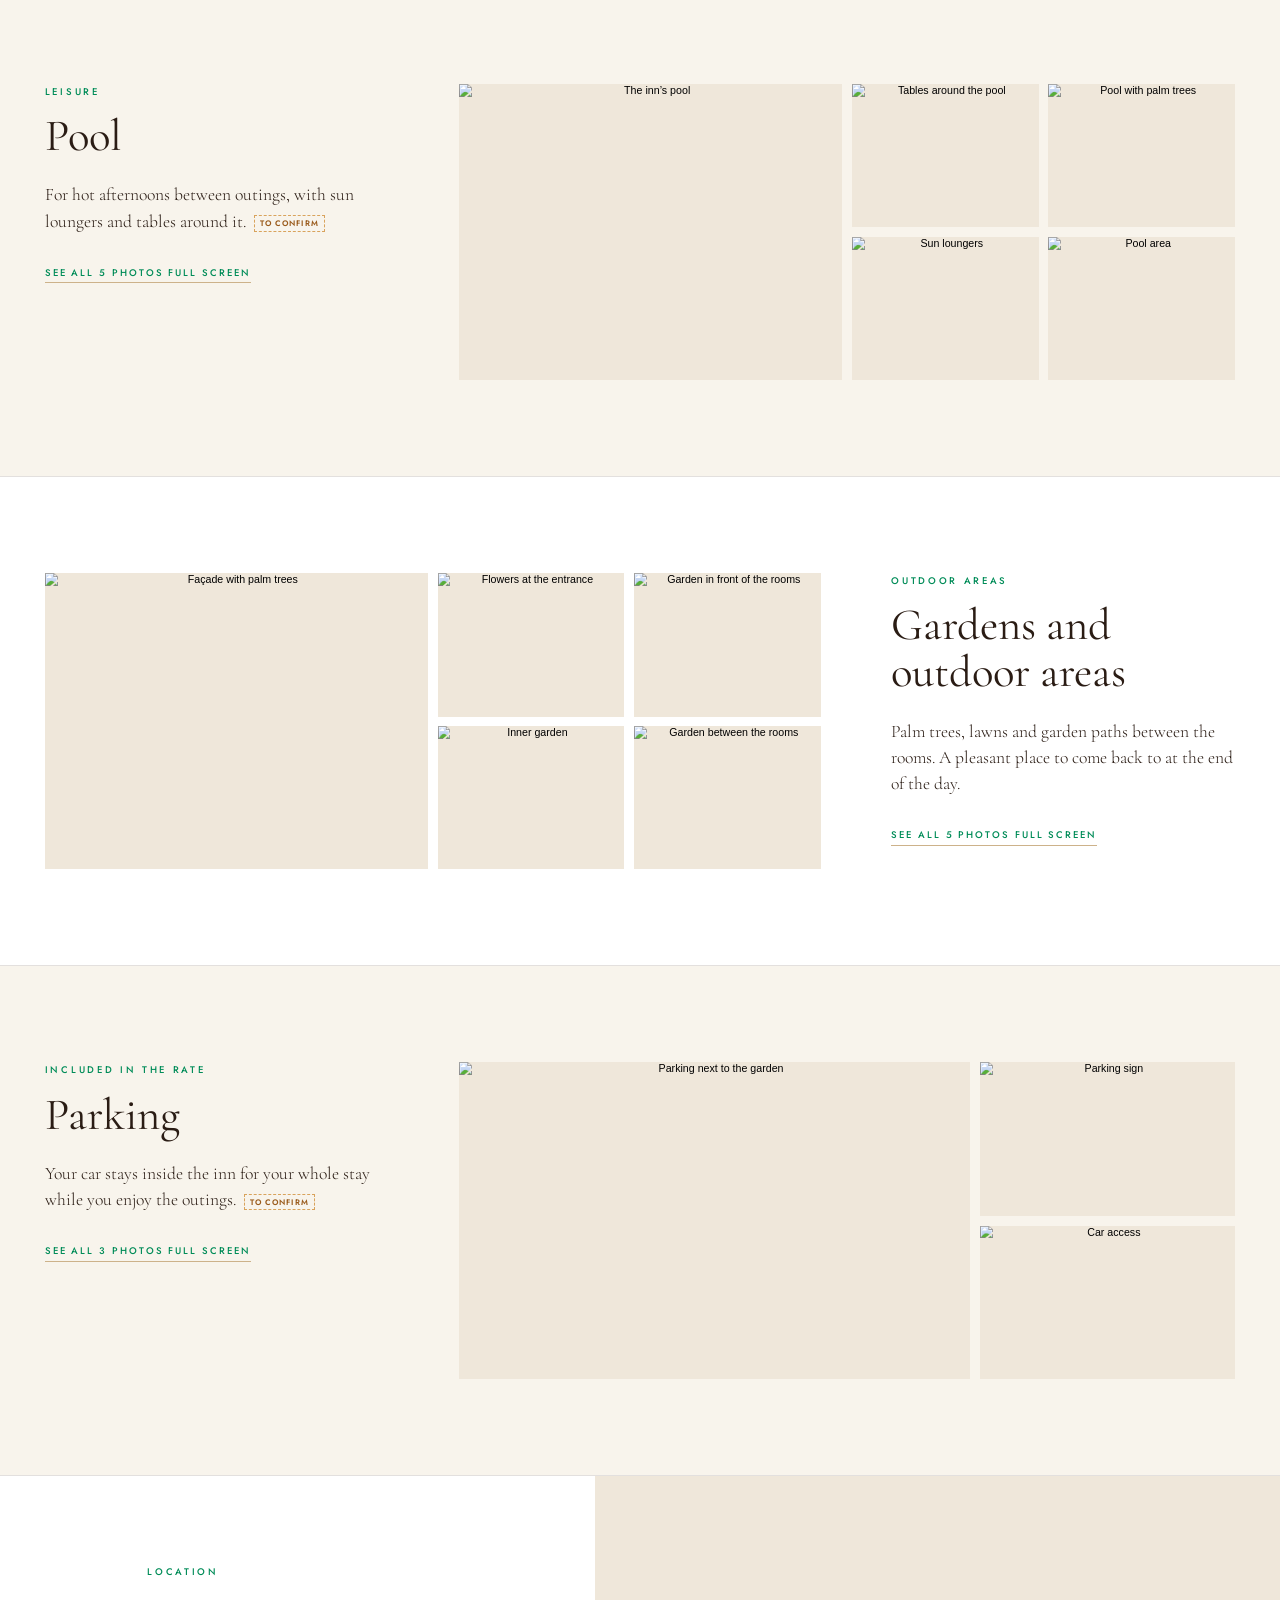
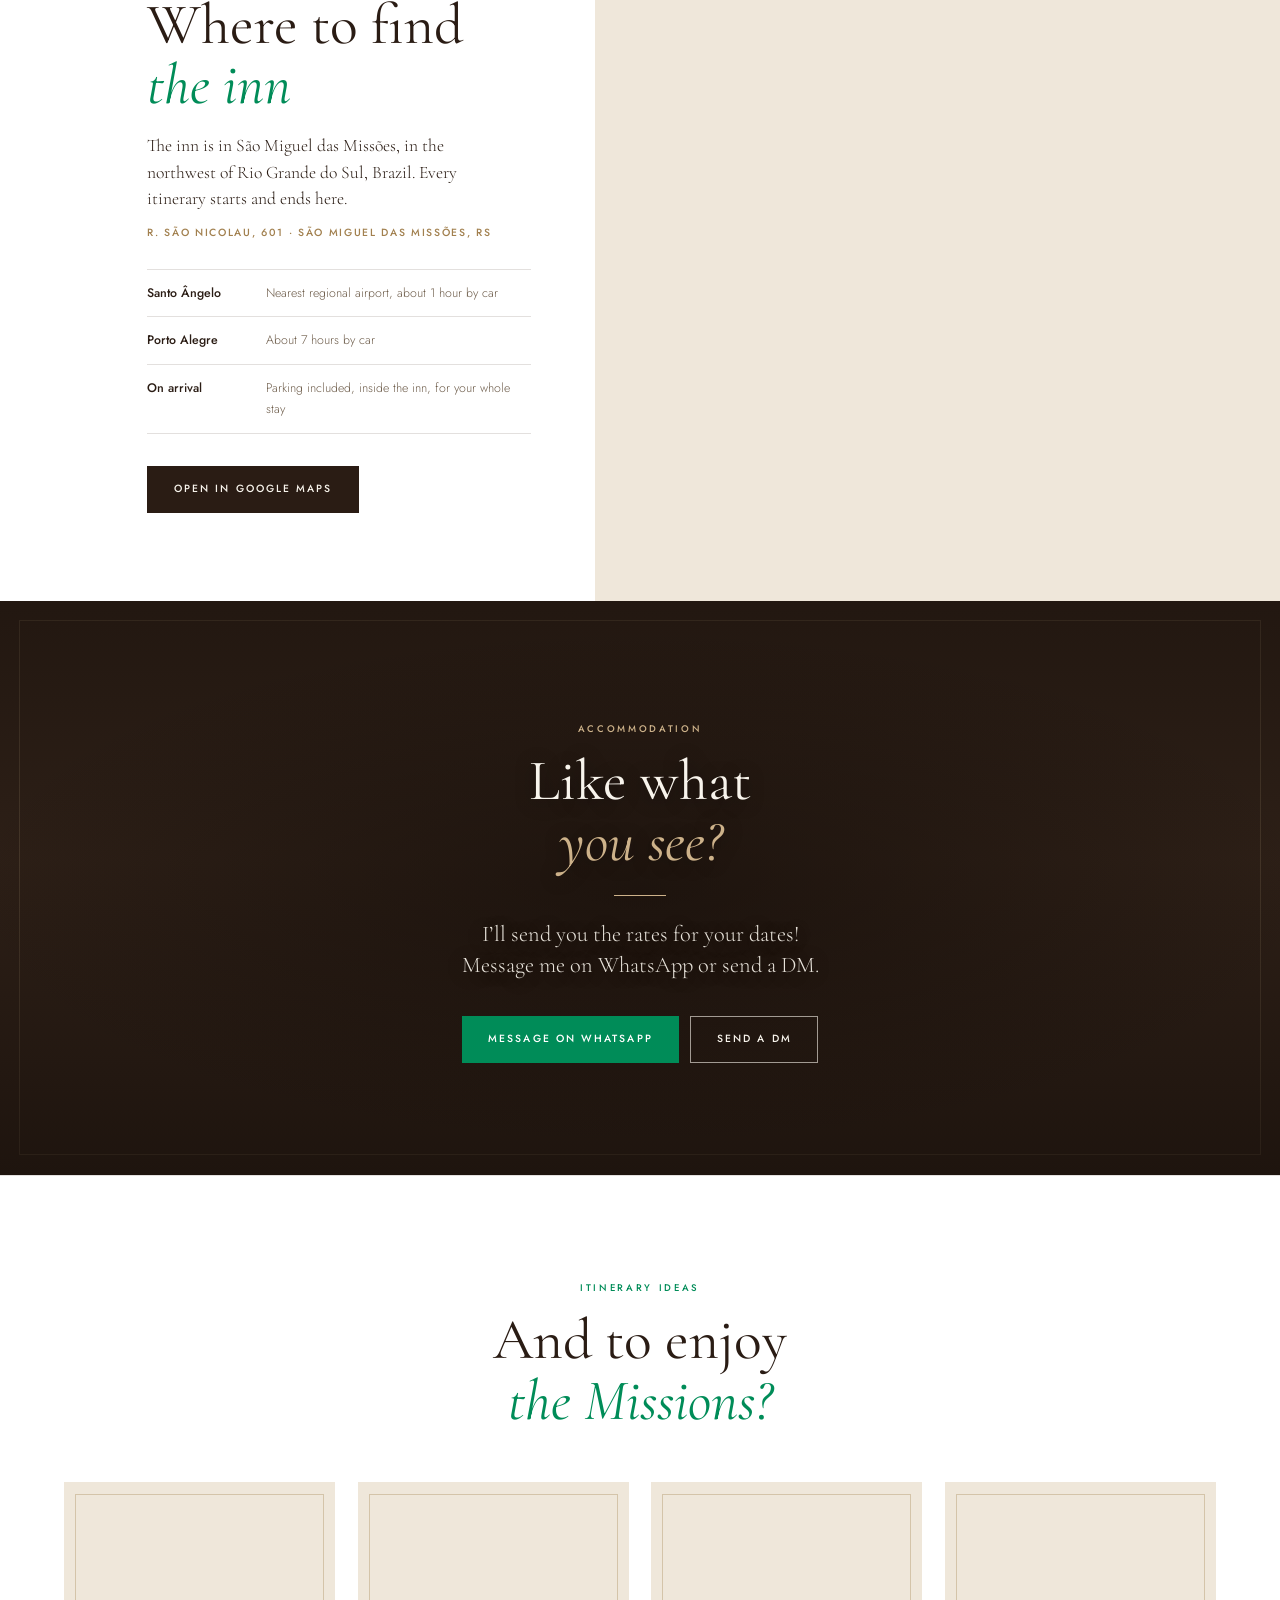
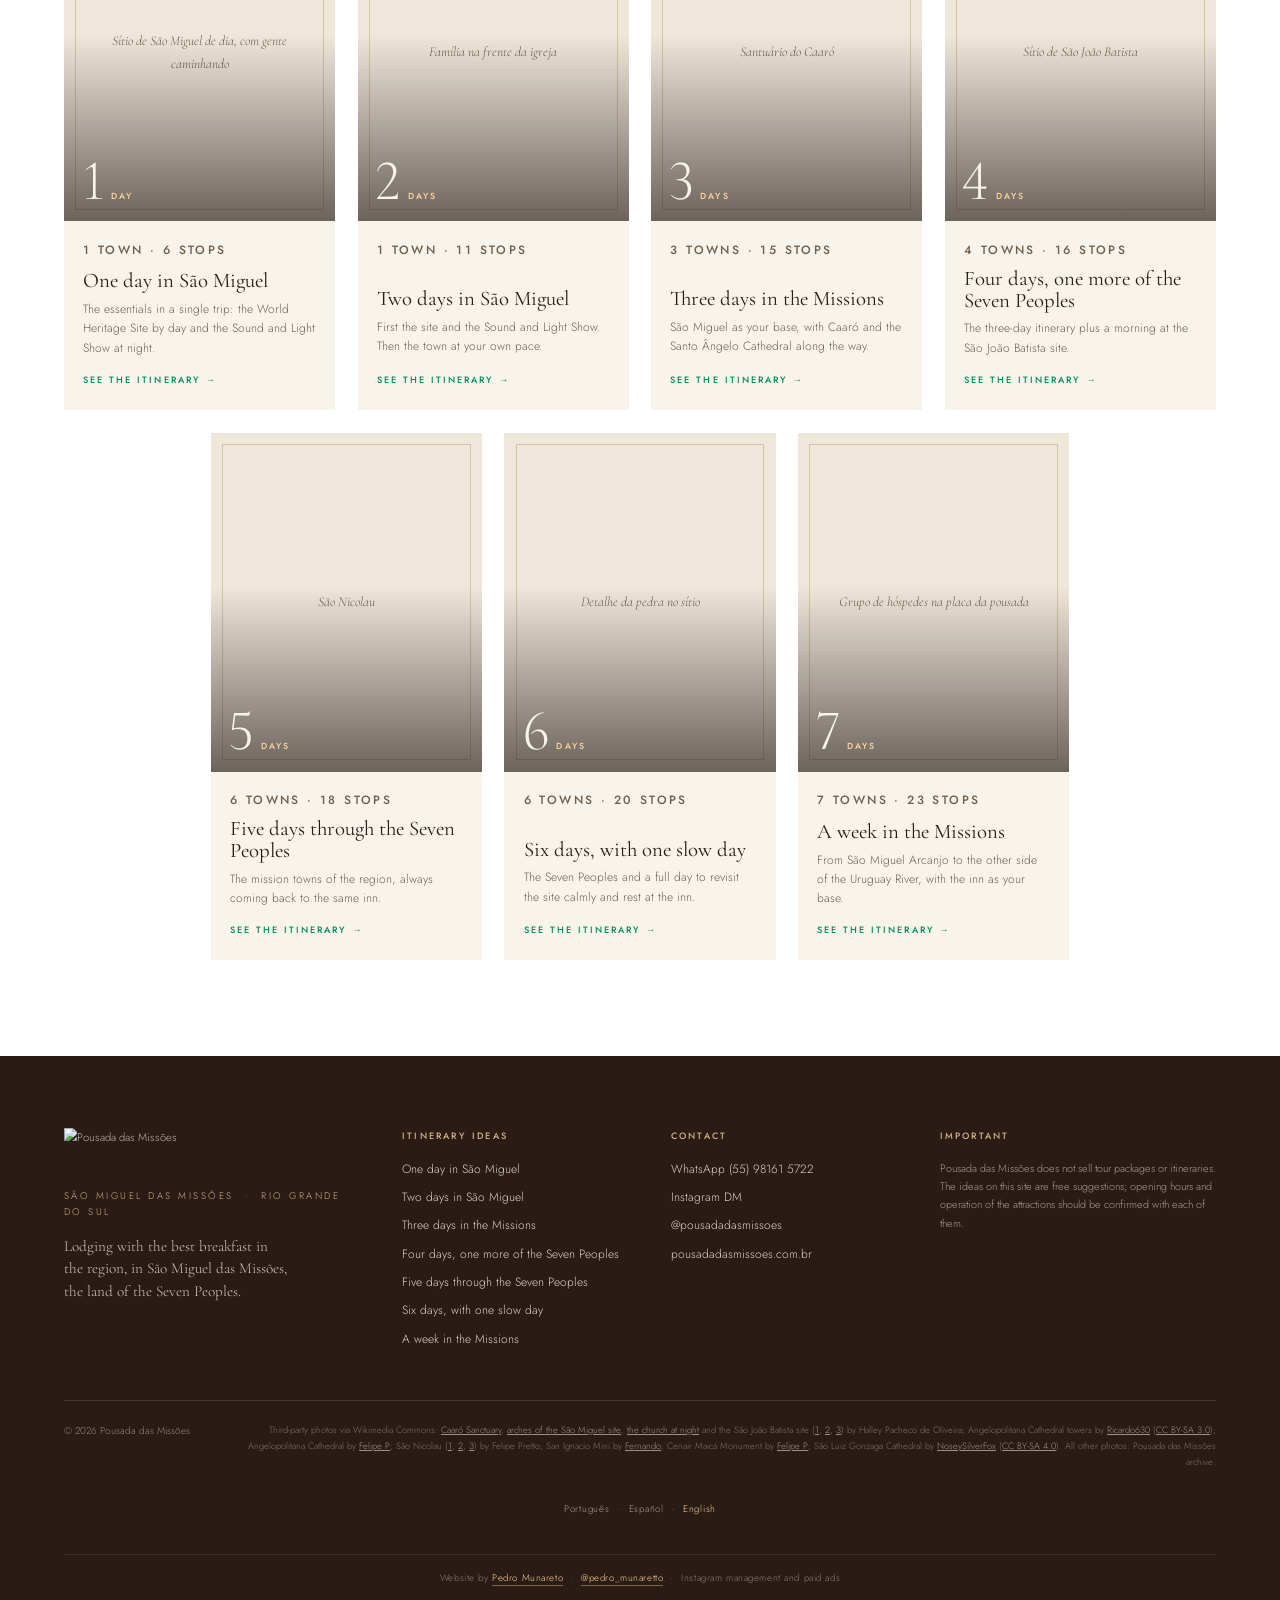
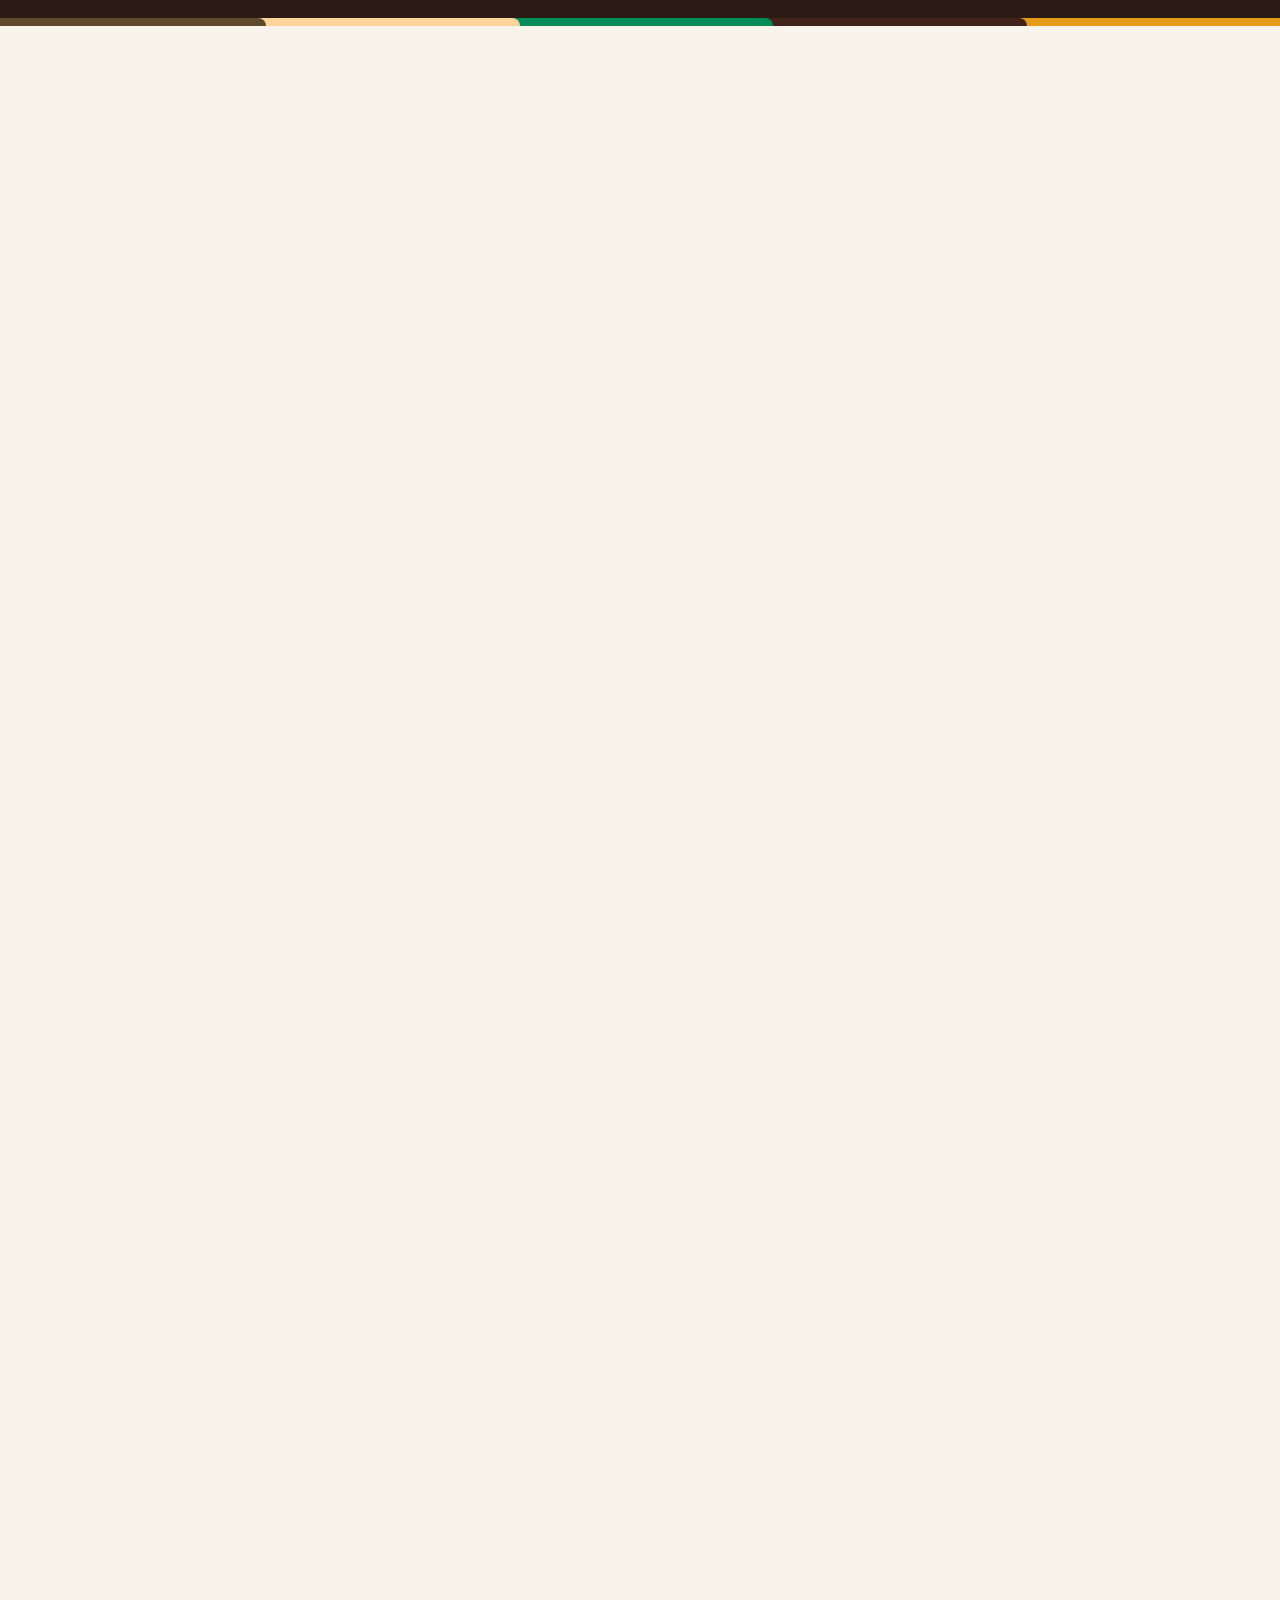
==== commit 73161ad0: "Pagina inicial agora e a Conheca a pousada - pousada.html vira index.html (abre ao entrar no site) -" ====
--- a/index.html
+++ b/index.html
@@ -3,13 +3,13 @@
 <head>
 <meta charset="utf-8">
 <meta name="viewport" content="width=device-width, initial-scale=1">
-<title data-es="Itinerarios por las Misiones | Pousada das Missões" data-en="Itineraries through the Missions | Pousada das Missões">Roteiros pelas Missões | Pousada das Missões</title>
-<meta name="description" content="Ideias de roteiro de um a sete dias em São Miguel das Missões e na região dos Sete Povos. Sugestões gratuitas da Pousada das Missões, que não vende pacotes." data-es-content="Ideas de itinerario de uno a siete días en São Miguel das Missões y en la región de los Siete Pueblos. Sugerencias gratuitas de la Pousada das Missões, que no vende paquetes." data-en-content="Itinerary ideas from one to seven days in São Miguel das Missões and the Seven Peoples region. Free suggestions from Pousada das Missões, which does not sell tour packages.">
+<title>Pousada das Missões | São Miguel das Missões, RS</title>
+<meta name="description" content="Conheça a Pousada das Missões por dentro: apartamentos e suítes, o melhor café da região, piscina, jardins e estacionamento, em São Miguel das Missões, RS." data-es-content="Conocé la Pousada das Missões por dentro: habitaciones y suites, el mejor desayuno de la región, piscina, jardines y estacionamiento, en São Miguel das Missões, RS, Brasil." data-en-content="Take a look inside Pousada das Missões: rooms and suites, the best breakfast in the region, pool, gardens and parking, in São Miguel das Missões, RS, Brazil.">
 <!-- RASCUNHO: tirar a linha abaixo quando os donos aprovarem os textos -->
 <meta name="robots" content="noindex">
-<meta property="og:title" content="Roteiros pelas Missões | Pousada das Missões">
-<meta property="og:description" content="Ideias de roteiro de um a sete dias. Sugestões gratuitas, sem venda de pacotes.">
-<meta property="og:image" content="https://pedronicolasmm-coder.github.io/pousada-roteiros/img/capa.jpg">
+<meta property="og:title" content="Pousada das Missões | São Miguel das Missões, RS">
+<meta property="og:description" content="Apartamentos e suítes, o melhor café da região, cozinha e churrasqueira, piscina e jardins em São Miguel das Missões, RS.">
+<meta property="og:image" content="https://pedronicolasmm-coder.github.io/pousada-roteiros/img/pousada/capa.jpg">
 <meta property="og:url" content="https://pedronicolasmm-coder.github.io/pousada-roteiros/">
 <meta property="og:type" content="website">
 <meta property="og:locale" content="pt_BR">
@@ -27,116 +27,59 @@
 <script>/* idioma antes de desenhar a pagina: ?lang=, escolha da sessao ou idioma do navegador (pt, es ou en). Ingles: navegador em ingles ou em outra lingua, fora do fuso do Brasil */
 (function(){var l='pt',e=0;try{var q=/[?&]lang=(pt|es|en)\b/.exec(location.search);if(q){l=q[1];e=1}else{try{localStorage.removeItem('lang')}catch(y){}var s=sessionStorage.getItem('lang');if(s==='pt'||s==='es'||s==='en'){l=s;e=1}else{var n=navigator.languages||[navigator.language||''],g='en';for(var i=0;i<n.length;i++){var c=String(n[i]).toLowerCase().slice(0,2);if(c==='pt'||c==='es'||c==='en'){g=c;break}}if(g==='en'){var z='';try{z=Intl.DateTimeFormat().resolvedOptions().timeZone||''}catch(w){}if(/^America\/(Sao_Paulo|Bahia|Fortaleza|Recife|Belem|Manaus|Cuiaba|Campo_Grande|Porto_Velho|Boa_Vista|Rio_Branco|Araguaina|Maceio|Santarem|Noronha|Eirunepe)$/.test(z))g='pt'}l=g}}}catch(x){}
 window.IDIOMA=l;window.IDIOMA_ESCOLHIDO=e;if(l!=='pt'){var h=document.documentElement;h.lang=l;h.className+=' '+l+' trad';setTimeout(function(){h.className+=' pronto'},1500)}})();</script>
-<link rel="stylesheet" href="estilo.css?v=20261117c">
+<link rel="stylesheet" href="estilo.css?v=20261117d">
 </head>
-<body>
+<body class="pag-pousada">
 
 <div class="faixa" aria-hidden="true"><i></i><i></i><i></i><i></i><i></i></div>
 
 <header class="topo" id="topo">
-  <a href="#" class="marca"><img src="img/logo.png" alt="Pousada das Missões"></a>
+  <a href="index.html" class="marca"><img src="img/logo.png" alt="Pousada das Missões"></a>
   <nav class="menu">
-    <a href="#roteiros" data-es="Itinerarios" data-en="Itineraries">Roteiros</a>
+    <a href="roteiros.html#roteiros" class="destaque" data-es="Itinerarios" data-en="Itineraries">Roteiros</a>
     <a href="pontos.html" class="destaque" data-es="Qué visitar" data-en="What to see">Pontos turísticos</a>
-    <a href="#sobre" data-es="Cómo funciona" data-en="How it works">Como funciona</a>
-    <a href="pousada.html" class="destaque" data-es="Conocé la posada" data-en="Explore the inn">Conheça a pousada</a>
-    <a href="#chegar" data-es="Cómo llegar" data-en="Getting here">Como chegar</a>
+    <a href="roteiros.html#sobre" data-es="Cómo funciona" data-en="How it works">Como funciona</a>
+    <a href="index.html" class="atual" data-es="Conocé la posada" data-en="Explore the inn">Conheça a pousada</a>
+    <a href="#localizacao" data-es="Cómo llegar" data-en="Getting here">Como chegar</a>
   </nav>
-  <nav class="topo-mob" aria-label="Atalhos" data-es-aria-label="Accesos" data-en-aria-label="Shortcuts"><a href="index.html#roteiros" data-es="Itinerarios" data-en="Itineraries">Roteiros</a><a href="pousada.html" class="destaque" data-es="La posada" data-en="The inn">A pousada</a></nav>
+  <nav class="topo-mob" aria-label="Atalhos" data-es-aria-label="Accesos" data-en-aria-label="Shortcuts"><a href="roteiros.html#roteiros" class="destaque" data-es="Itinerarios" data-en="Itineraries">Roteiros</a><a href="index.html" class="atual-mob" data-es="La posada" data-en="The inn">A pousada</a></nav>
   <button type="button" class="topo-menu-btn" id="menu-btn" aria-label="Abrir menu" data-es-aria-label="Abrir menú" data-en-aria-label="Open menu" aria-expanded="false"><span></span><span></span><span></span></button>
-  <div class="topo-dir"><div class="idiomas" role="group" aria-label="Idioma" data-en-aria-label="Language"><a class="js-idioma" data-lang="pt" lang="pt-BR" hreflang="pt-BR" title="Português">PT</a><a class="js-idioma" data-lang="es" lang="es" hreflang="es" title="Español">ES</a><a class="js-idioma" data-lang="en" lang="en" hreflang="en" title="English">EN</a></div><a class="btn btn-claro btn-peq" href="https://wa.me/5555981615722?text=Ol%C3%A1!%20Vi%20os%20roteiros%20e%20quero%20saber%20os%20valores%20para%20a%20minha%20data." data-es-href="https://wa.me/5555981615722?text=%C2%A1Hola%21%20Vi%20los%20itinerarios%20y%20quiero%20saber%20los%20precios%20para%20mi%20fecha." data-en-href="https://wa.me/5555981615722?text=Hi%21%20I%20saw%20the%20itineraries%20and%20would%20like%20to%20know%20the%20rates%20for%20my%20dates." target="_blank" rel="noopener" data-es="Consultar precios" data-en="Check rates">Consultar valores</a></div>
+  <div class="topo-dir"><div class="idiomas" role="group" aria-label="Idioma" data-en-aria-label="Language"><a class="js-idioma" data-lang="pt" lang="pt-BR" hreflang="pt-BR" title="Português">PT</a><a class="js-idioma" data-lang="es" lang="es" hreflang="es" title="Español">ES</a><a class="js-idioma" data-lang="en" lang="en" hreflang="en" title="English">EN</a></div><a class="btn btn-claro btn-peq js-wa" href="https://wa.me/5555981615722" target="_blank" rel="noopener" data-es="Consultar precios" data-en="Check rates">Consultar valores</a></div>
 </header>
 
-<section class="hero">
-  <!-- capa rotativa: troca a cada 3 segundos. Para mudar, troque os arquivos ou acrescente outra linha igual (e mais um <i></i> em hero-prog) -->
-  <div class="hero-fotos" aria-hidden="true">
-    <figure class="foto hero-foto ativa" data-src="img/hero-igreja.jpg" data-legenda="São Miguel Arcanjo · Patrimônio Mundial" data-es-data-legenda="São Miguel Arcanjo · Patrimonio Mundial" data-en-data-legenda="São Miguel Arcanjo · World Heritage Site" data-label="Foto da capa: Patrimônio Mundial de São Miguel Arcanjo"></figure>
-    <figure class="foto hero-foto" data-src="img/lugares/fonte.jpg" data-legenda="Fonte Missioneira · São Miguel das Missões" data-es-data-legenda="Fuente Misionera · São Miguel das Missões" data-en-data-legenda="Mission Fountain · São Miguel das Missões" data-label=""></figure>
-    <figure class="foto hero-foto" data-src="img/hero-2.jpg" data-legenda="Cruz Missioneira · São Miguel das Missões" data-es-data-legenda="Cruz Misionera · São Miguel das Missões" data-en-data-legenda="Mission Cross · São Miguel das Missões" data-label="" style="background-position: 38% center"></figure>
-    <figure class="foto hero-foto" data-src="img/lugares/caaro.jpg" data-legenda="Santuário do Caaró · Caibaté" data-es-data-legenda="Santuario de Caaró · Caibaté" data-en-data-legenda="Caaró Sanctuary · Caibaté" data-label=""></figure>
-    <figure class="foto hero-foto" data-src="img/lugares/museu.jpg" data-legenda="Museu das Missões · São Miguel" data-es-data-legenda="Museo de las Misiones · São Miguel" data-en-data-legenda="Museum of the Missions · São Miguel" data-label=""></figure>
-    <figure class="foto hero-foto" data-src="img/hero-neblina.jpg" data-legenda="O sítio ao amanhecer · São Miguel" data-es-data-legenda="El sitio al amanecer · São Miguel" data-en-data-legenda="The site at dawn · São Miguel" data-label=""></figure>
-    <figure class="foto hero-foto" data-src="img/lugares/catedral.jpg" data-legenda="Catedral Angelopolitana · Santo Ângelo" data-es-data-legenda="Catedral Angelopolitana · Santo Ângelo" data-en-data-legenda="Angelopolitana Cathedral · Santo Ângelo" data-label=""></figure>
-    <figure class="foto hero-foto" data-src="img/lugares/borraio.jpg" data-legenda="Borraio Minhas Origens · São Miguel das Missões" data-es-data-legenda="Borraio Minhas Origens · São Miguel das Missões" data-en-data-legenda="Borraio Minhas Origens · São Miguel das Missões" data-label=""></figure>
-    <figure class="foto hero-foto" data-src="img/lugares/artesanato.jpg" data-legenda="Artesanato guarani · São Miguel das Missões" data-es-data-legenda="Artesanía guaraní · São Miguel das Missões" data-en-data-legenda="Guarani crafts · São Miguel das Missões" data-label=""></figure>
-    <figure class="foto hero-foto" data-src="img/lugares/someluz.jpg" data-legenda="Espetáculo Som e Luz · São Miguel" data-es-data-legenda="Espectáculo Luz y Sonido · São Miguel" data-en-data-legenda="Sound and Light Show · São Miguel" data-label=""></figure>
-    <figure class="foto hero-foto" data-src="img/lugares/saojoao.jpg" data-legenda="Sítio de São João Batista · Entre-Ijuís" data-es-data-legenda="Sitio de São João Batista · Entre-Ijuís" data-en-data-legenda="São João Batista Site · Entre-Ijuís" data-label=""></figure>
-    <figure class="foto hero-foto" data-src="img/hero-torre.jpg" data-legenda="A torre da igreja · São Miguel" data-es-data-legenda="La torre de la iglesia · São Miguel" data-en-data-legenda="The church tower · São Miguel" data-label=""></figure>
-    <figure class="foto hero-foto" data-src="img/lugares/saonic.jpg" data-legenda="São Nicolau · Sete Povos" data-es-data-legenda="São Nicolau · Siete Pueblos" data-en-data-legenda="São Nicolau · Seven Peoples" data-label=""></figure>
-    <figure class="foto hero-foto" data-src="img/lugares/argentina.jpg" data-legenda="San Ignacio Miní · Argentina" data-es-data-legenda="San Ignacio Miní · Argentina" data-en-data-legenda="San Ignacio Miní · Argentina" data-label=""></figure>
-    <figure class="foto hero-foto" data-src="img/capa.jpg" data-legenda="O Patrimônio Mundial a céu aberto" data-es-data-legenda="El Patrimonio Mundial a cielo abierto" data-en-data-legenda="The open-air World Heritage Site" data-label=""></figure>
-  </div>
+<section class="hero rot-hero pousada-hero">
+  <div class="hero-fotos" id="pousada-hero-fotos" aria-hidden="true"><figure class="foto hero-foto ativa" data-src="img/pousada/capa.jpg" data-legenda="A pousada" data-es-data-legenda="La posada" data-en-data-legenda="The inn" data-label=""></figure></div>
   <div class="hero-veu"></div>
   <div class="hero-txt">
-    <p class="rotulo rotulo-claro">Pousada das Missões<span class="so-desk"> &nbsp;·&nbsp; </span><br class="so-mob">São Miguel das Missões, RS</p>
-    <h1 data-es="Itinerarios<br><em>por las Misiones</em>" data-en="Itineraries<br><em>through the Missions</em>">Roteiros<br><em>pelas Missões</em></h1>
+    <a class="voltar" href="roteiros.html" data-es="Ideas de itinerario →" data-en="Itinerary ideas →">Ideias de roteiro →</a>
+    <p class="rotulo rotulo-claro">São Miguel das Missões &nbsp;·&nbsp; RS</p>
+    <h1 data-es="Conocé<br><em>la posada</em>" data-en="Explore<br><em>the inn</em>">Conheça<br><em>a pousada</em></h1>
     <span class="fio"></span>
-    <p class="hero-sub" data-es="Ideas de itinerario de uno a siete días, sugeridas por quienes conocen las Misiones de cerca." data-en="Itinerary ideas from one to seven days, suggested by people who know the Missions up close.">Ideias de roteiro de um a sete dias, sugeridas por quem conhece as Missões de perto.</p>
-    <p class="selo" data-es="Sugerencias gratuitas<span class='so-desk'> &nbsp;·&nbsp; </span><br class='so-mob'>No vendemos paquetes" data-en="Free suggestions<span class='so-desk'> &nbsp;·&nbsp; </span><br class='so-mob'>We don’t sell packages">Sugestões gratuitas<span class="so-desk"> &nbsp;·&nbsp; </span><br class="so-mob">Não vendemos pacotes</p>
-    <div class="hero-botoes">
-      <a href="#roteiros" class="btn btn-claro" data-es="Ver las ideas de itinerario" data-en="See the itinerary ideas">Ver as ideias de roteiro</a>
-      <a href="pousada.html" class="btn btn-contorno" data-es="Conocé la posada" data-en="Explore the inn">Conheça a pousada</a>
-    </div>
+    <p class="hero-sub" data-es="Habitaciones y suites, el mejor desayuno de la región, cocina y parrilla, piscina y jardines. Mirá cada espacio antes de llegar." data-en="Rooms and suites, the best breakfast in the region, kitchen and barbecue area, pool and gardens. See every space before you arrive.">Apartamentos e suítes, o melhor café da região, cozinha e churrasqueira, piscina e jardins. Veja cada espaço antes de chegar.</p>
   </div>
   <div class="hero-rodape" aria-hidden="true">
-    <p class="hero-legenda"><b id="hero-n">01</b><span id="hero-tot">/ 15</span><em id="hero-leg">São Miguel Arcanjo · Patrimônio Mundial</em></p>
-    <div class="hero-prog" id="hero-prog"><i></i><i></i><i></i><i></i><i></i><i></i><i></i><i></i><i></i><i></i><i></i><i></i><i></i><i></i><i></i></div>
+    <p class="hero-legenda"><b id="hero-n">01</b><span id="hero-tot"></span><em id="hero-leg"></em></p>
+    <div class="hero-prog" id="hero-prog"><i></i></div>
   </div>
 </section>
 
-<section class="fatos" aria-label="Em poucas palavras" data-es-aria-label="En pocas palabras" data-en-aria-label="In a nutshell">
-  <div class="fato"><b>1983</b><span data-es="São Miguel Arcanjo es Patrimonio Mundial de la UNESCO" data-en="São Miguel Arcanjo is a UNESCO World Heritage Site">São Miguel Arcanjo é Patrimônio Mundial da UNESCO</span></div>
-  <div class="fato"><b data-en="1 to 7">1 a 7</b><span data-es="días de ideas de itinerario, listas para seguir" data-en="days of itinerary ideas, ready to follow">dias de ideias de roteiro, prontas para seguir</span></div>
-  <div class="fato"><b data-es="Gratis" data-en="Free">Grátis</b><span data-es="sugerencias de quienes conocen, sin venta de paquetes" data-en="tips from people who know the area, no packages sold">sugestões de quem conhece, sem venda de pacotes</span></div>
-  <div class="fato"><b data-es="Desayuno" data-en="Breakfast">Café</b><span data-es="el mejor de la región, incluido en todas las tarifas" data-en="the best in the region, included in every rate">o melhor da região, incluso em todas as diárias</span></div>
+<section class="fatos fatos-pousada" aria-label="Incluso na hospedagem" data-es-aria-label="Incluido en el alojamiento" data-en-aria-label="Included in your stay">
+  <div class="fato"><b data-es="Desayuno" data-en="Breakfast">Café</b><span data-es="el mejor de la región, incluido en la tarifa" data-en="the best in the region, included in the rate">o melhor da região, incluso na diária</span></div>
+  <div class="fato"><b data-es="Auto" data-en="Parking">Vaga</b><span data-es="estacionamiento incluido, dentro de la posada" data-en="included, inside the inn">estacionamento incluso, dentro da pousada</span></div>
+  <div class="fato"><b>Pet</b><span data-es="friendly: la mascota de la familia es bienvenida" data-en="friendly: the family pet is welcome">friendly: o bichinho da família é bem-vindo</span></div>
+  <div class="fato"><b data-en="Pool">Piscina</b><span data-es="para las tardes de calor, entre un paseo y otro" data-en="for hot afternoons, between outings">para as tardes de calor, entre um passeio e outro</span></div>
 </section>
 
-<section class="sobre" id="sobre">
-  <div class="sobre-cab">
-    <p class="rotulo" data-es="Antes de empezar" data-en="Before you start">Antes de começar</p>
-    <h2 data-es="Sugerimos caminos.<br><em>El viaje es tuyo.</em>" data-en="We suggest routes.<br><em>The trip is yours.</em>">Sugerimos caminhos.<br><em>A viagem é tua.</em></h2>
-  </div>
-  <div class="aviso">
-    <p class="aviso-titulo" data-en="Important">Importante</p>
-    <p data-es="La Pousada das Missões <strong>no vende paquetes ni itinerarios</strong>. Las ideas de esta página son sugerencias gratuitas, para inspirarte y ayudarte a organizar tu viaje. Paseos, entradas y traslados se coordinan directamente con cada atractivo." data-en="Pousada das Missões <strong>does not sell tour packages or itineraries</strong>. The ideas on this page are free suggestions to inspire you and help you plan your trip. Tours, tickets and transfers are arranged directly with each attraction.">A Pousada das Missões <strong>não vende pacotes nem roteiros</strong>. As ideias desta página são sugestões gratuitas, para inspirar e ajudar a organizar a tua viagem. Passeios, ingressos e transportes são combinados diretamente com cada atrativo.</p>
-  </div>
-  <div class="pilares">
-    <div class="pilar"><span class="pilar-n">I</span><h3 data-es="Ideas, no paquetes" data-en="Ideas, not packages">Ideias, não pacotes</h3><p data-es="Acá no se vende nada. Son sugerencias de paseos para que elijas lo que tenga sentido para tu viaje." data-en="Nothing here is for sale. These are suggestions so you can pick what makes sense for your trip.">Nada aqui é vendido. São sugestões de passeio para tu escolher o que faz sentido para a tua viagem.</p></div>
-    <div class="pilar"><span class="pilar-n">II</span><h3 data-es="Una sola base" data-en="One single base">Uma só base</h3><p data-es="Todos los itinerarios salen de la posada y vuelven a ella. La misma cama todas las noches, sin armar y desarmar la valija." data-en="Every itinerary starts and ends at the inn. The same bed every night, no packing and unpacking.">Todos os roteiros partem e voltam da pousada. A mesma cama todas as noites, sem fazer e desfazer mala.</p></div>
-    <div class="pilar"><span class="pilar-n">III</span><h3 data-es="Orientación de quienes conocen" data-en="Tips from people who know">Orientação de quem conhece</h3><p data-es="Durante la estadía, te indicamos lo que mejor encaja con tus fechas y tu ritmo." data-en="During your stay, we point you to what best fits your dates and your pace.">Durante a hospedagem, a gente indica o que encaixa melhor nas tuas datas e no teu ritmo.</p></div>
-  </div>
-</section>
+<div class="seletor-wrap nav-dias-wrap">
+  <nav class="seletor nav-dias nav-espacos" id="nav-espacos" aria-label="Espaços da pousada" data-es-aria-label="Espacios de la posada" data-en-aria-label="Spaces at the inn"></nav>
+</div>
 
-<section class="roteiros" id="roteiros">
-  <div class="roteiros-cab">
-    <p class="rotulo" data-es="Ideas de itinerario" data-en="Itinerary ideas">Ideias de roteiro</p>
-    <h2 data-es="¿Cuántos días tenés<br><em>en las Misiones?</em>" data-en="How many days do you have<br><em>in the Missions?</em>">Quantos dias tu tem<br><em>nas Missões?</em></h2>
-    <p class="roteiros-sub" data-es="Elegí la duración de tu viaje y abrí el itinerario completo, con cada paseo día a día." data-en="Choose the length of your trip and open the full itinerary, with every stop day by day.">Escolhe a duração da tua viagem e abre o roteiro completo, com cada passeio dia a dia.</p>
-  </div>
-  <div class="cards" id="cartoes"></div>
-  <p class="pousada-ver"><a class="btn btn-escuro" href="pontos.html" data-es="Ver los atractivos turísticos" data-en="See the attractions">Ver os pontos turísticos</a></p>
-</section>
+<main id="espacos" class="espacos"></main>
 
-<section class="pousada" id="pousada">
-  <div class="pousada-cab">
-    <p class="rotulo" data-es="En la posada" data-en="At the inn">Na pousada</p>
-    <h2 data-es="Lo que acompaña<br><em>cualquier itinerario</em>" data-en="What comes with<br><em>every itinerary</em>">O que acompanha<br><em>qualquer roteiro</em></h2>
-  </div>
-  <div class="grade">
-    <div class="cartao"><h3 data-es="El mejor desayuno de la región" data-en="The best breakfast in the region">O melhor café da região</h3><p data-es="Cada día empieza en la posada, con el mejor desayuno de la región incluido en la tarifa." data-en="Every day starts at the inn, with the best breakfast in the region included in the rate.">Todo dia começa na pousada, com o melhor café da região incluso na diária.</p></div>
-    <div class="cartao"><h3 data-es="Estacionamiento" data-en="Parking">Estacionamento</h3><p data-es="Incluido. El auto queda en la posada mientras recorrés el Patrimonio Mundial." data-en="Included. Your car stays at the inn while you walk around the World Heritage Site.">Incluso. O carro fica na pousada enquanto tu caminha pelo Patrimônio Mundial.</p></div>
-    <div class="cartao"><h3>Pet friendly</h3><p data-es="La mascota de la familia también es bienvenida." data-en="The family pet is welcome too.">O bichinho da família também é bem-vindo.</p></div>
-    <div class="cartao"><h3 data-es="Almuerzo y cena" data-en="Lunch and dinner">Almoço e jantar</h3><p data-es="La posada sirve solo el desayuno y te indica dónde comer bien en São Miguel." data-en="The inn serves breakfast only and will tell you where to eat well in São Miguel.">A pousada serve só o café da manhã e indica onde comer bem em São Miguel.</p></div>
-    <div class="cartao"><h3 data-en="Pool">Piscina</h3><p data-es="Para las tardes de calor, entre un paseo y otro, sin salir de la posada." data-en="For hot afternoons between outings, without leaving the inn.">Para as tardes de calor, entre um passeio e outro, sem sair da pousada.</p></div>
-    <div class="cartao"><h3 data-es="Cualquier día de la semana" data-en="Any day of the week">Qualquer dia da semana</h3><p data-es="Los itinerarios funcionan de domingo a domingo. De domingo a jueves, la tarifa es menor.<em class='conf' data-c='Confirmar se a pousada quer falar da diária menor aqui.'>a confirmar</em>" data-en="The itineraries work any day, Sunday to Sunday. From Sunday to Thursday, the rate is lower.<em class='conf' data-c='Confirmar se a pousada quer falar da diária menor aqui.'>to confirm</em>">Os roteiros funcionam de domingo a domingo. De domingo a quinta, a diária é menor.<em class="conf" data-c="Confirmar se a pousada quer falar da diária menor aqui.">a confirmar</em></p></div>
-  </div>
-  <p class="pousada-ver"><a class="btn btn-claro" href="pousada.html" data-es="Conocé la posada por dentro" data-en="Take a look inside the inn">Conheça a pousada por dentro</a></p>
-</section>
-
-<section class="chegar" id="chegar">
+<section class="chegar" id="localizacao">
   <div class="chegar-txt">
-    <p class="rotulo" data-es="Cómo llegar" data-en="Getting here">Como chegar</p>
-    <h2 data-es="En el corazón<br><em>de las Misiones</em>" data-en="In the heart<br><em>of the Missions</em>">No coração<br><em>das Missões</em></h2>
+    <p class="rotulo" data-es="Ubicación" data-en="Location">Localização</p>
+    <h2 data-es="Dónde queda<br><em>la posada</em>" data-en="Where to find<br><em>the inn</em>">Onde fica<br><em>a pousada</em></h2>
     <p class="chegar-intro" data-es="La posada está en São Miguel das Missões, en el noroeste de Rio Grande do Sul, Brasil. Todos los itinerarios salen y vuelven acá." data-en="The inn is in São Miguel das Missões, in the northwest of Rio Grande do Sul, Brazil. Every itinerary starts and ends here.">A pousada fica em São Miguel das Missões, no noroeste do Rio Grande do Sul. Todos os roteiros partem e voltam daqui.</p>
     <p class="chegar-end">R. São Nicolau, 601 · São Miguel das Missões, RS</p>
     <ul class="chegar-lista">
@@ -152,18 +95,26 @@
 </section>
 
 <section class="cta" id="contato">
-  <figure class="foto cta-foto" data-src="img/cta.jpg" data-label="Foto: hóspedes na placa da pousada"></figure>
+  <figure class="foto cta-foto" data-src="img/cta.jpg" data-label=""></figure>
   <div class="hero-veu"></div>
   <div class="cta-txt">
     <p class="rotulo rotulo-claro" data-es="Alojamiento" data-en="Accommodation">Hospedagem</p>
-    <h2 data-es="¿Qué itinerario<br><em>va con vos?</em>" data-en="Which itinerary<br><em>suits you?</em>">Qual roteiro<br><em>combina contigo?</em></h2>
+    <h2 data-es="¿Te gustó lo que<br><em>viste por acá?</em>" data-en="Like what<br><em>you see?</em>">Gostou do que<br><em>viu por aqui?</em></h2>
     <span class="fio"></span>
     <p class="cta-sub" data-es="¡Te paso los precios para tu fecha!<br>Escribime por WhatsApp o por mensaje directo." data-en="I’ll send you the rates for your dates!<br>Message me on WhatsApp or send a DM.">Te passo os valores da tua data!<br>Me chama no WhatsApp ou no direct.</p>
     <div class="botoes">
-      <a class="btn btn-verde" href="https://wa.me/5555981615722?text=Ol%C3%A1!%20Vi%20os%20roteiros%20e%20quero%20saber%20os%20valores%20para%20a%20minha%20data." data-es-href="https://wa.me/5555981615722?text=%C2%A1Hola%21%20Vi%20los%20itinerarios%20y%20quiero%20saber%20los%20precios%20para%20mi%20fecha." data-en-href="https://wa.me/5555981615722?text=Hi%21%20I%20saw%20the%20itineraries%20and%20would%20like%20to%20know%20the%20rates%20for%20my%20dates." target="_blank" rel="noopener" data-es="Escribir por WhatsApp" data-en="Message on WhatsApp">Chamar no WhatsApp</a>
+      <a class="btn btn-verde" href="https://wa.me/5555981615722?text=Ol%C3%A1!%20Vi%20as%20fotos%20da%20pousada%20e%20quero%20saber%20os%20valores%20para%20a%20minha%20data." data-es-href="https://wa.me/5555981615722?text=%C2%A1Hola%21%20Vi%20las%20fotos%20de%20la%20posada%20y%20quiero%20saber%20los%20precios%20para%20mi%20fecha." data-en-href="https://wa.me/5555981615722?text=Hi%21%20I%20saw%20the%20photos%20of%20the%20inn%20and%20would%20like%20to%20know%20the%20rates%20for%20my%20dates." target="_blank" rel="noopener" data-es="Escribir por WhatsApp" data-en="Message on WhatsApp">Chamar no WhatsApp</a>
       <a class="btn btn-contorno" href="https://ig.me/m/pousadadasmissoes" target="_blank" rel="noopener" data-es="Enviar mensaje directo" data-en="Send a DM">Mandar direct</a>
     </div>
   </div>
+</section>
+
+<section class="roteiros outros-sec">
+  <div class="roteiros-cab">
+    <p class="rotulo" data-es="Ideas de itinerario" data-en="Itinerary ideas">Ideias de roteiro</p>
+    <h2 data-es="¿Y para disfrutar<br><em>las Misiones?</em>" data-en="And to enjoy<br><em>the Missions?</em>">E para aproveitar<br><em>as Missões?</em></h2>
+  </div>
+  <div class="cards" id="outros"></div>
 </section>
 
 <footer class="rodape">
@@ -214,9 +165,10 @@
 </footer>
 <div class="faixa faixa-base" aria-hidden="true"><i></i><i></i><i></i><i></i><i></i></div>
 
-<script src="roteiros.js?v=20261117c"></script>
-<script src="es.js?v=20261117c"></script>
-<script src="en.js?v=20261117c"></script>
-<script src="app.js?v=20261117c"></script>
+<script src="roteiros.js?v=20261117d"></script>
+<script src="pousada-fotos.js?v=20261117d"></script>
+<script src="es.js?v=20261117d"></script>
+<script src="en.js?v=20261117d"></script>
+<script src="app.js?v=20261117d"></script>
 </body>
 </html>
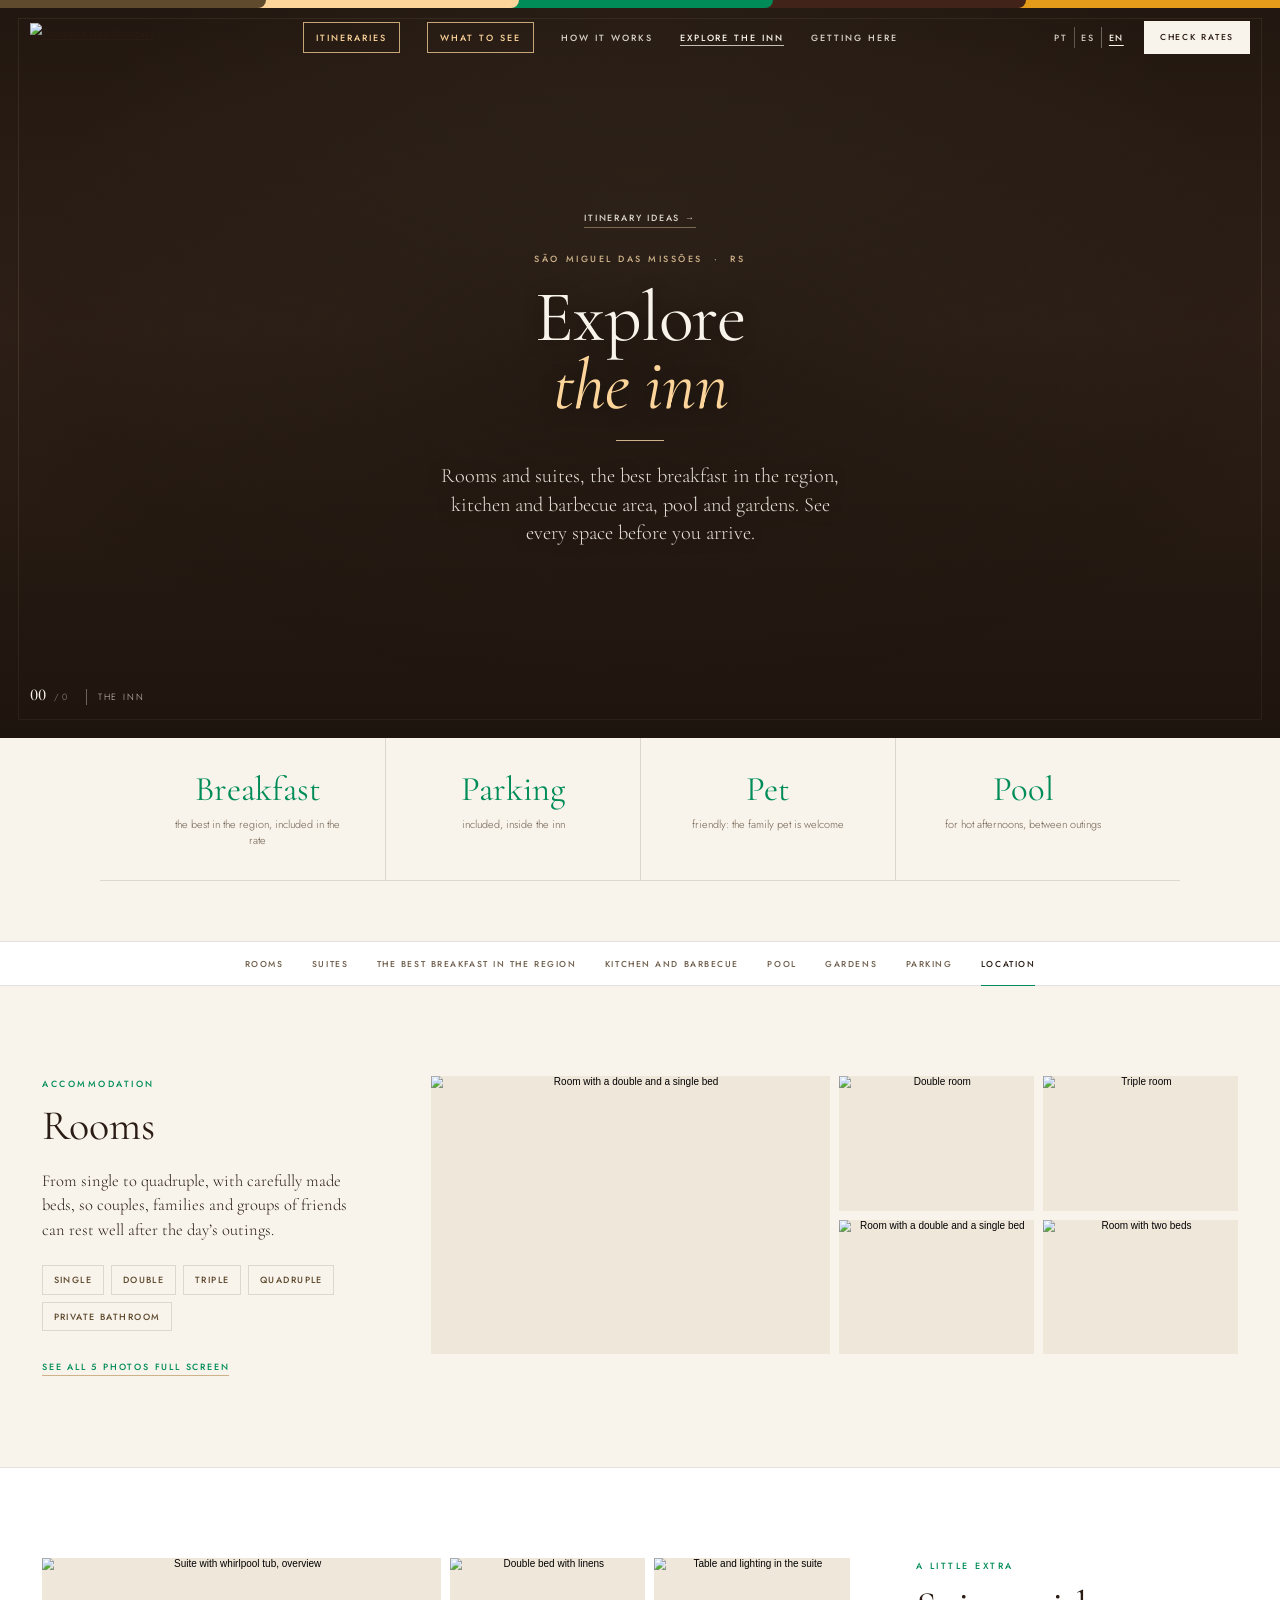
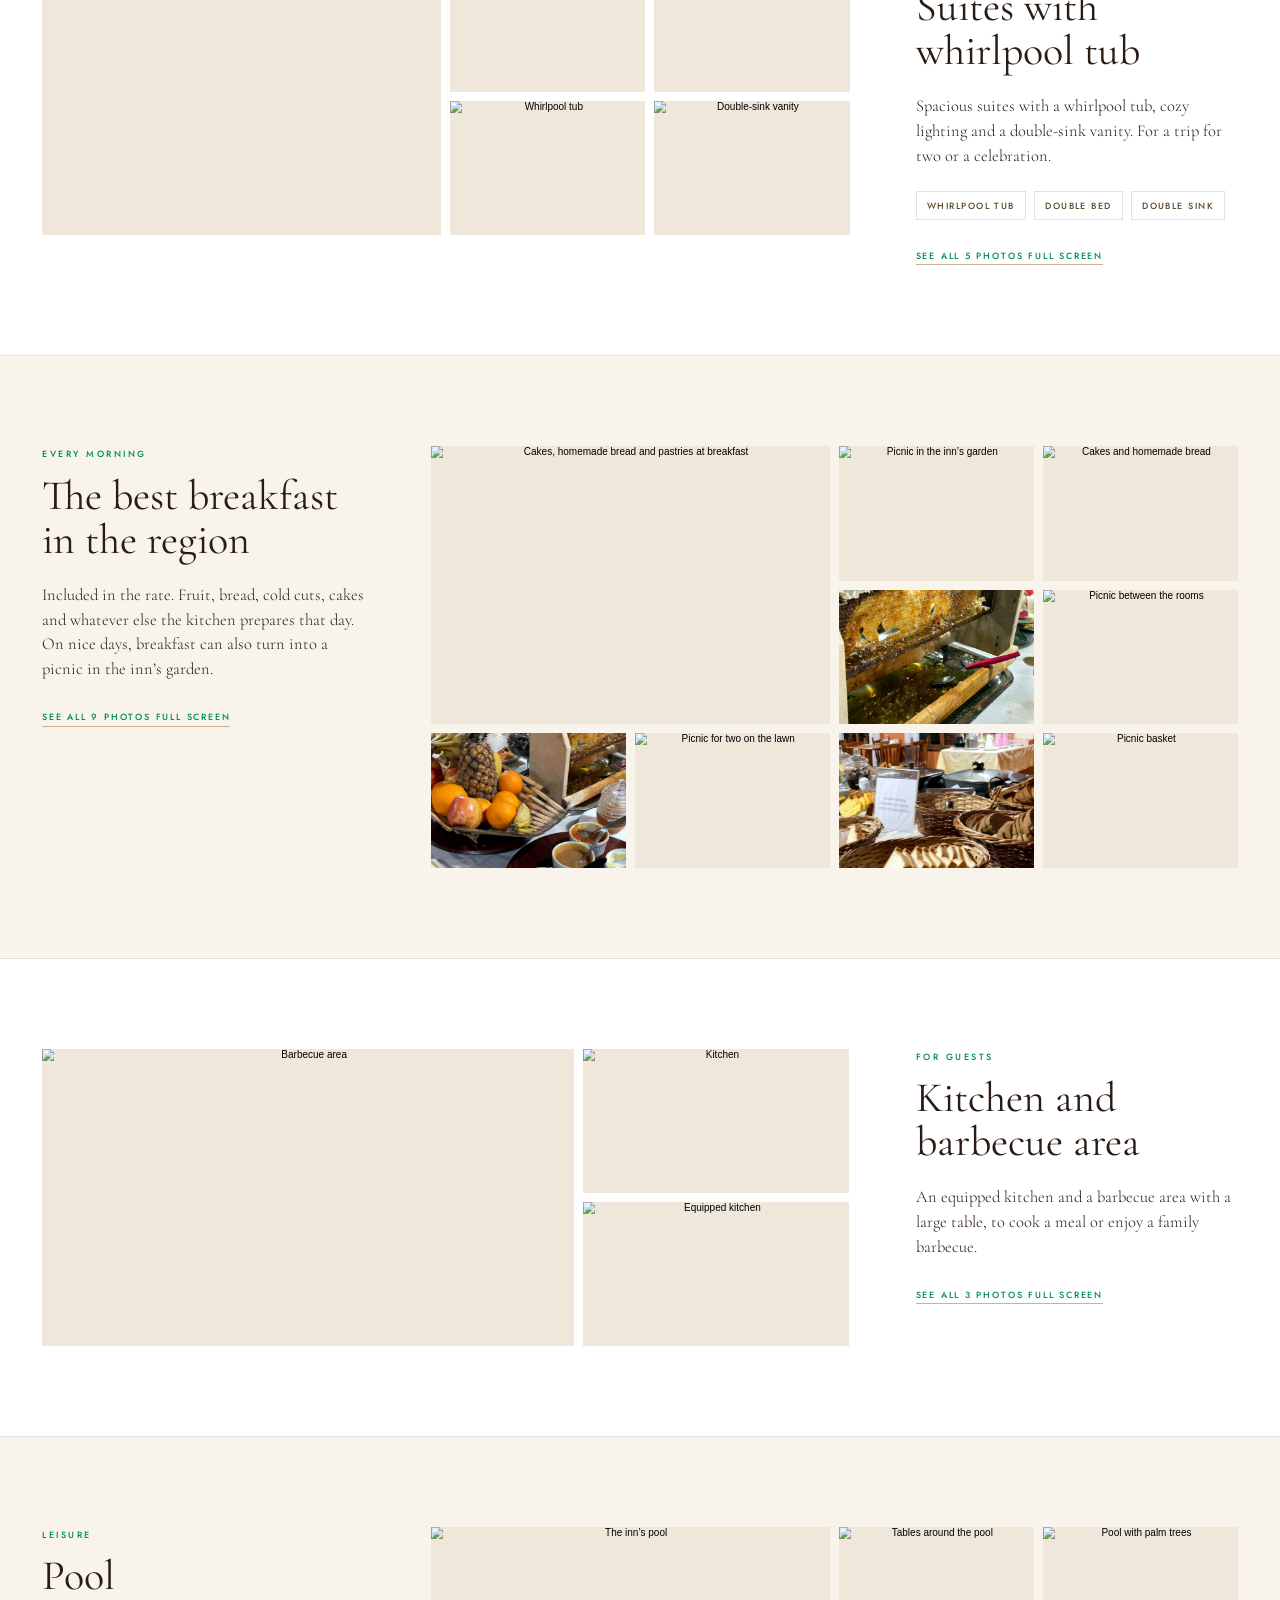
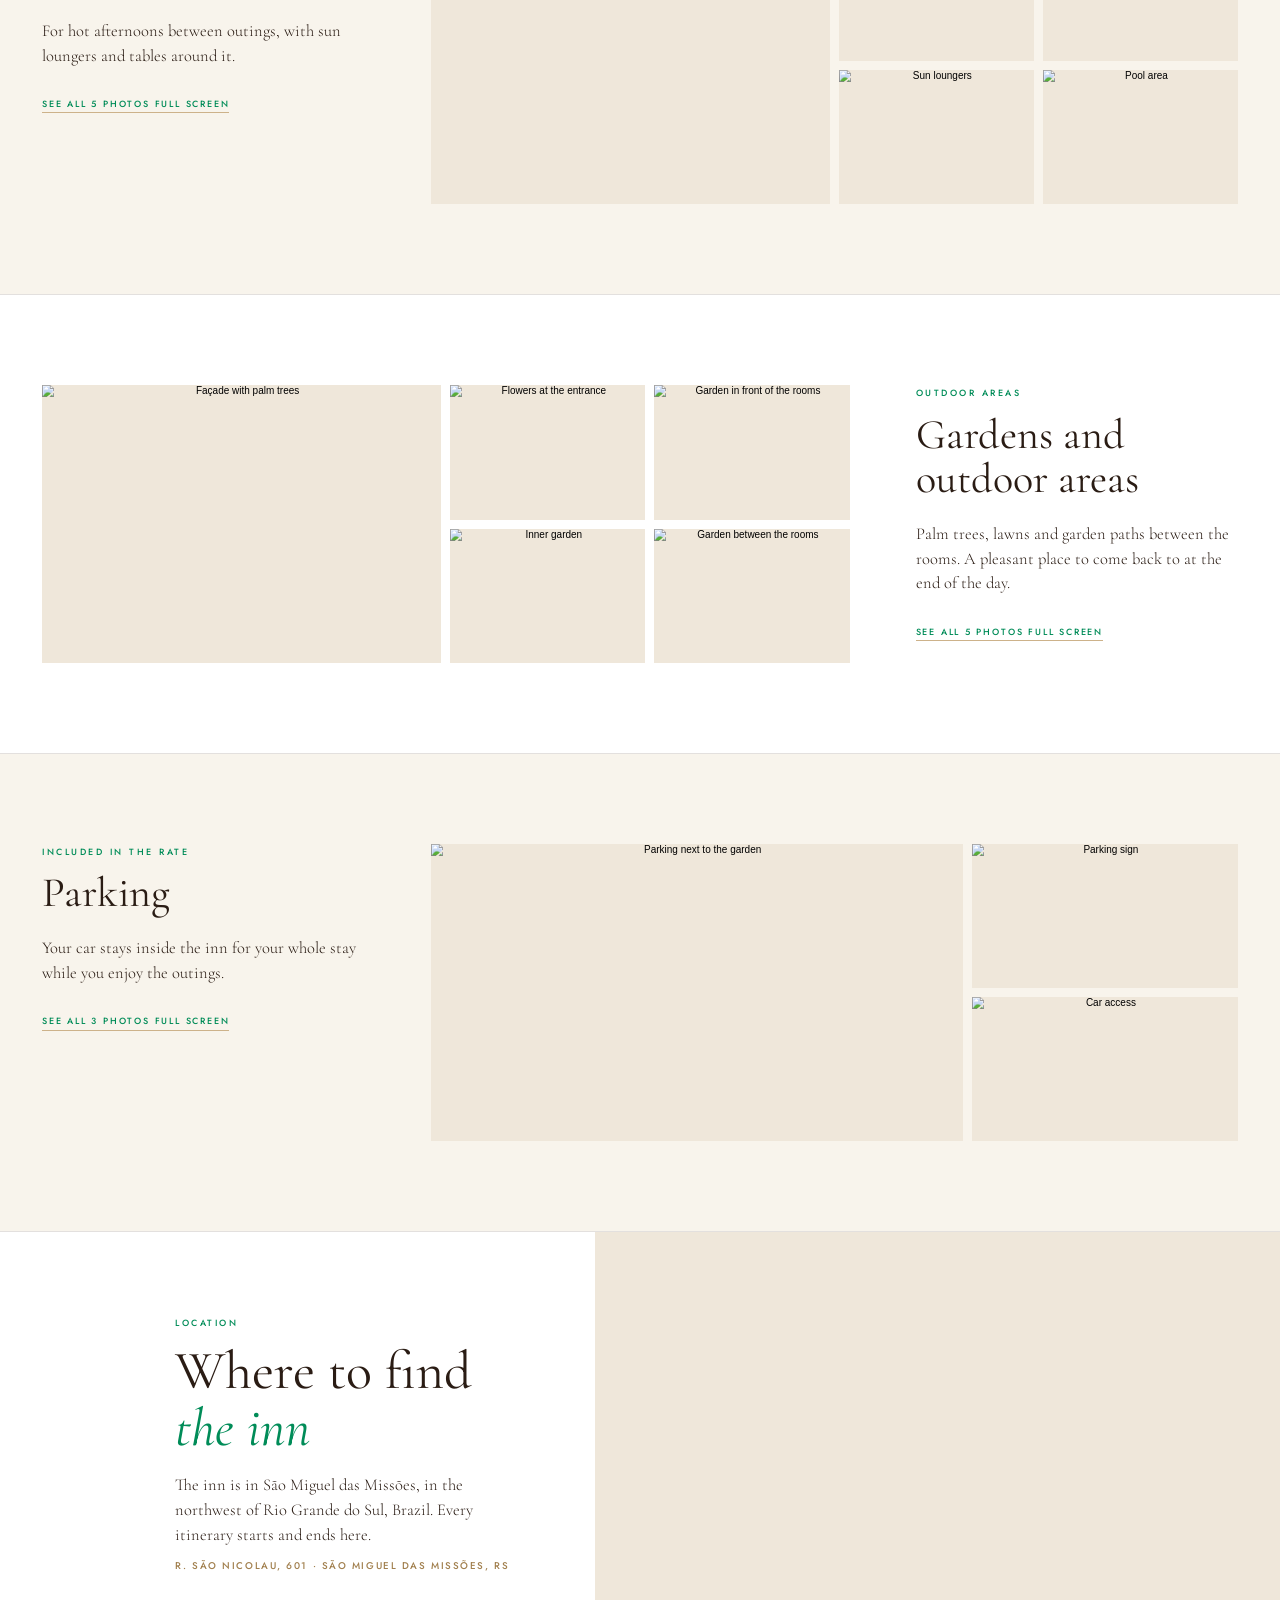
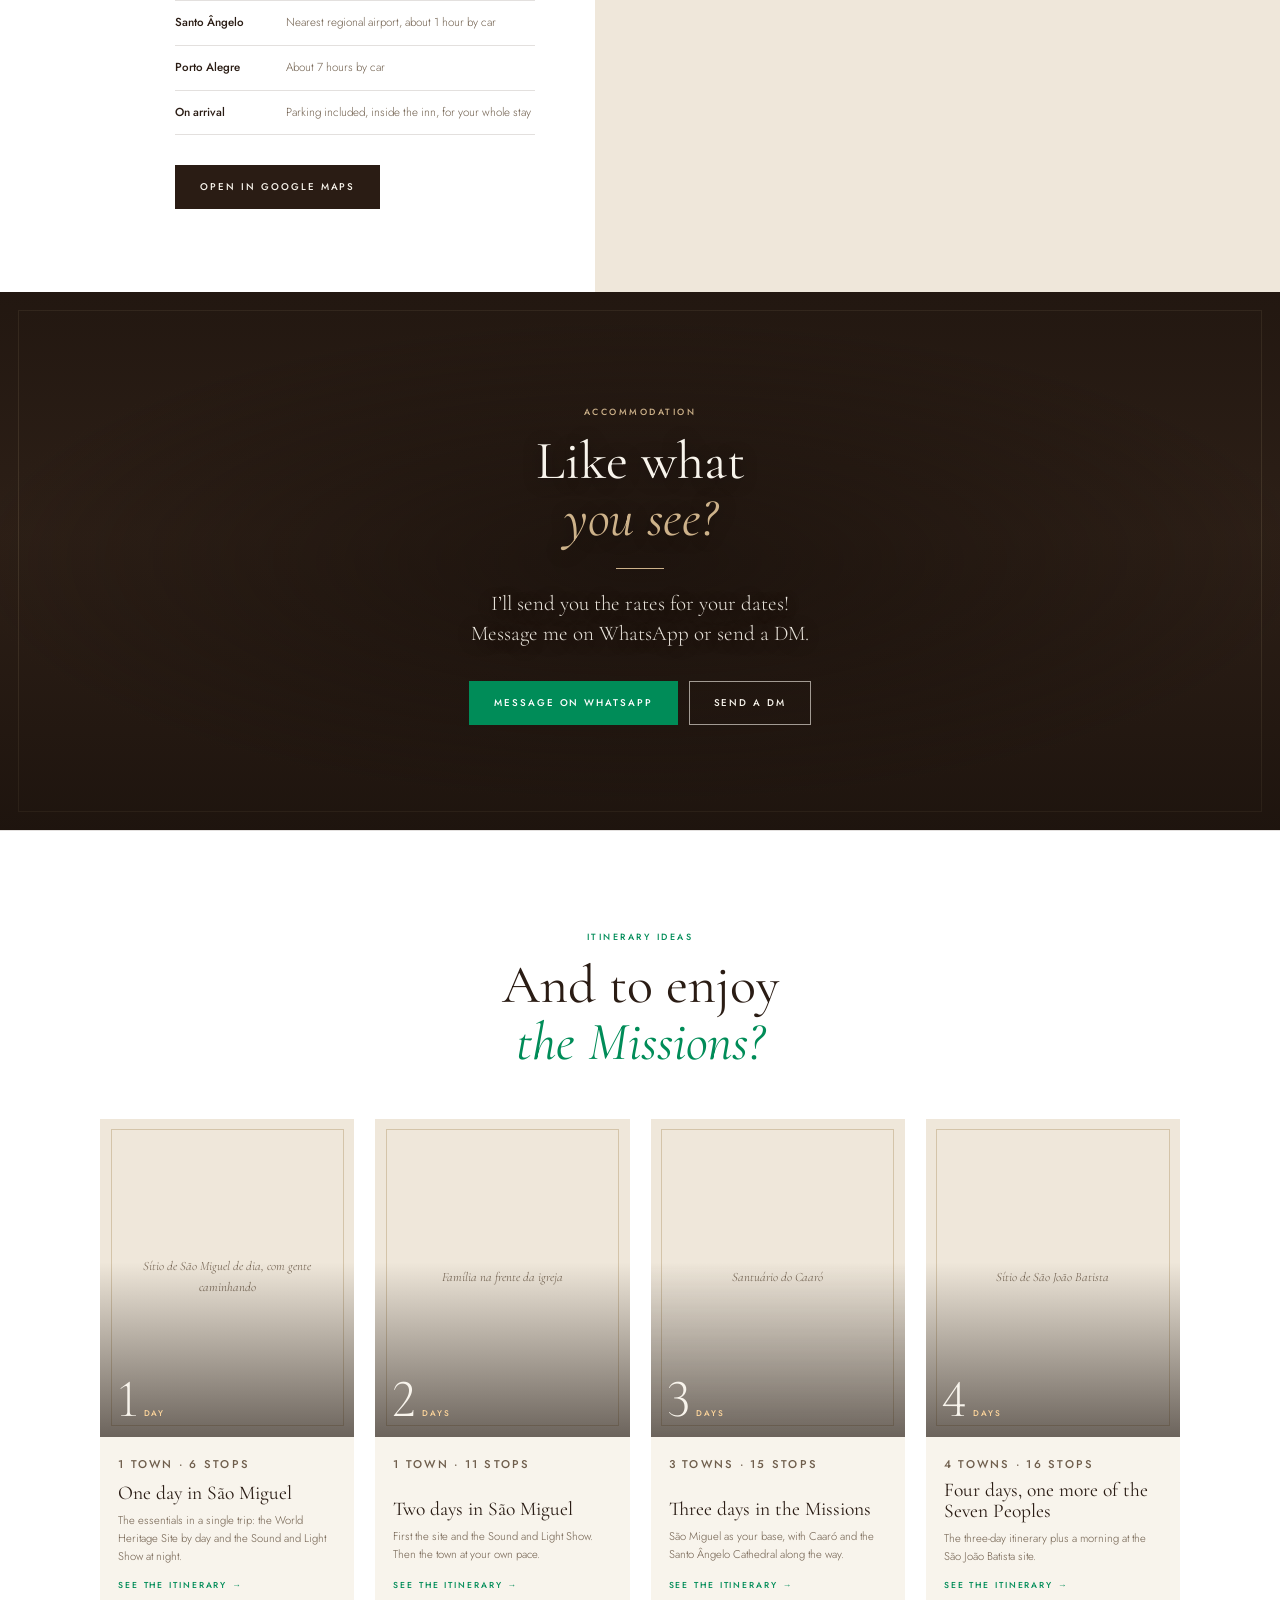
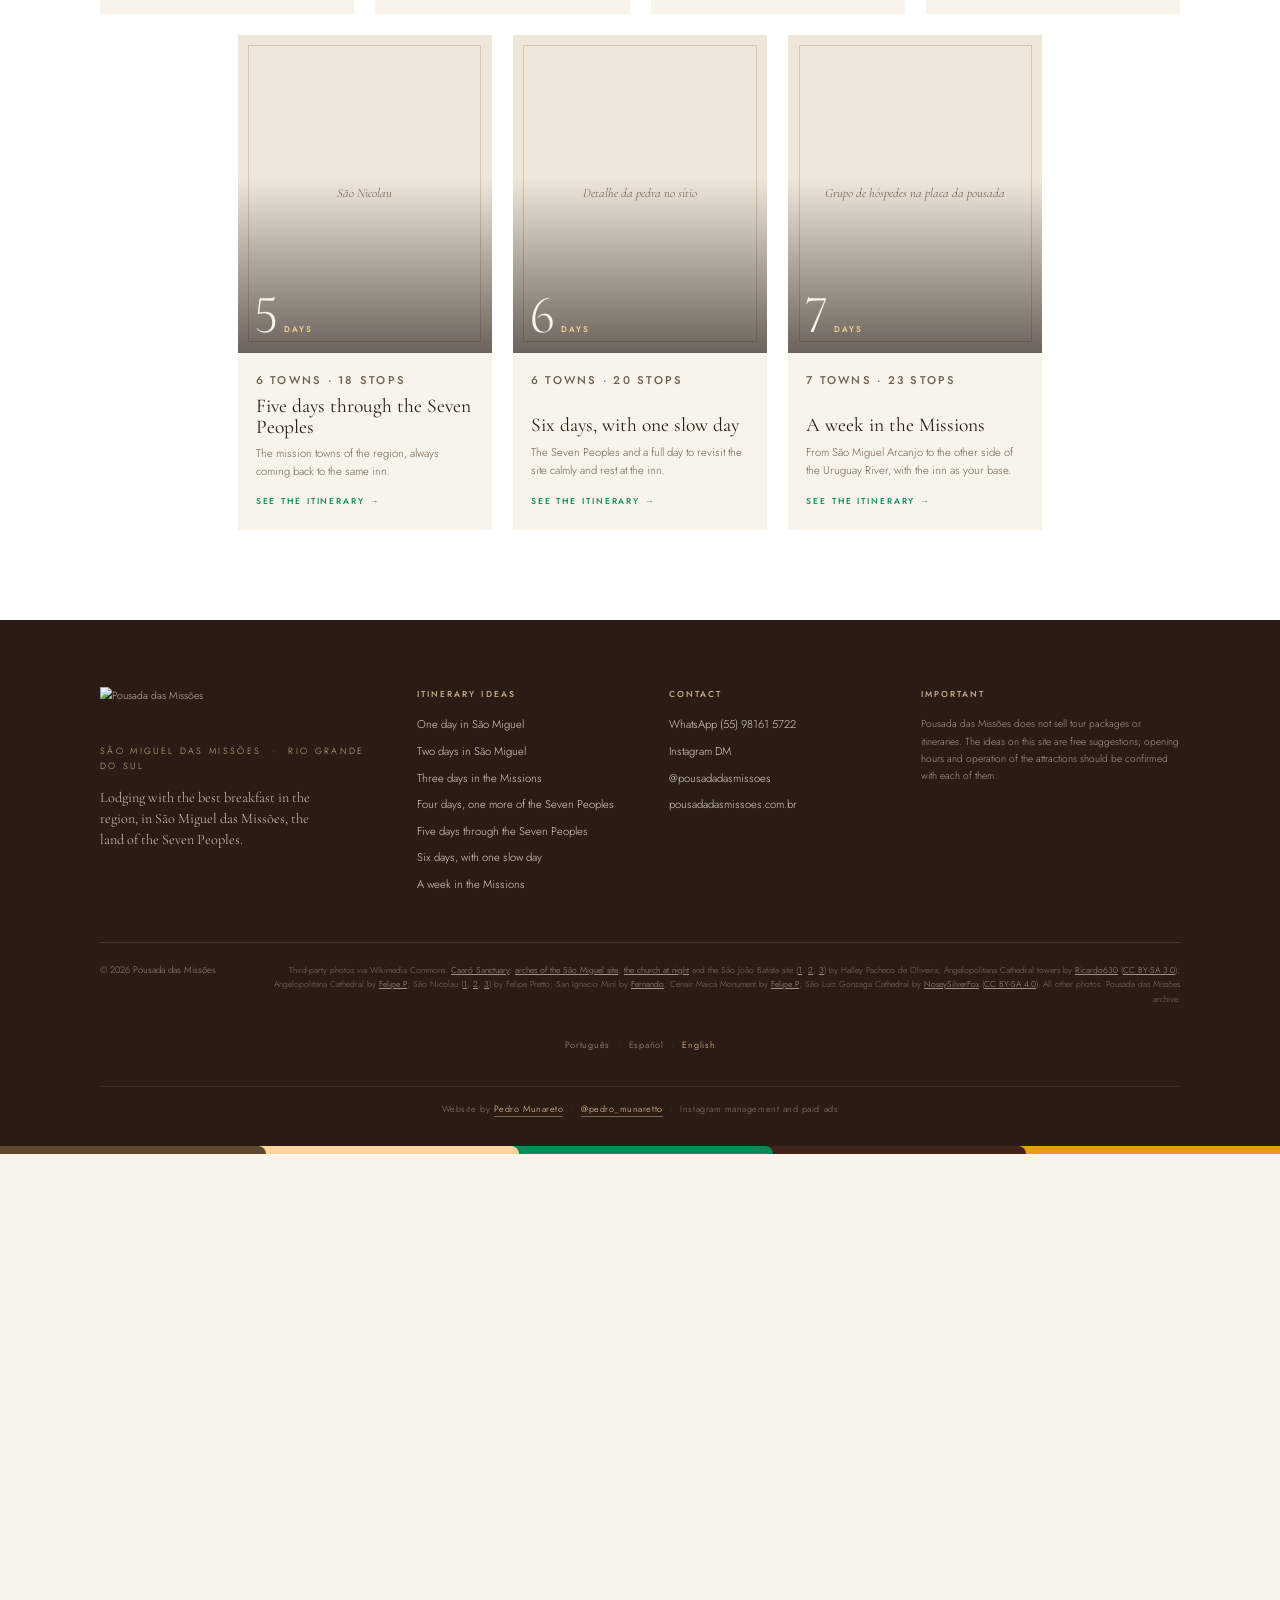
==== commit 71be6bcf: "Site publicado: textos confirmados, liberado para o Google e zoom de 75% - RASCUNHO = false: somem a" ====
--- a/index.html
+++ b/index.html
@@ -5,8 +5,6 @@
 <meta name="viewport" content="width=device-width, initial-scale=1">
 <title>Pousada das Missões | São Miguel das Missões, RS</title>
 <meta name="description" content="Conheça a Pousada das Missões por dentro: apartamentos e suítes, o melhor café da região, piscina, jardins e estacionamento, em São Miguel das Missões, RS." data-es-content="Conocé la Pousada das Missões por dentro: habitaciones y suites, el mejor desayuno de la región, piscina, jardines y estacionamiento, en São Miguel das Missões, RS, Brasil." data-en-content="Take a look inside Pousada das Missões: rooms and suites, the best breakfast in the region, pool, gardens and parking, in São Miguel das Missões, RS, Brazil.">
-<!-- RASCUNHO: tirar a linha abaixo quando os donos aprovarem os textos -->
-<meta name="robots" content="noindex">
 <meta property="og:title" content="Pousada das Missões | São Miguel das Missões, RS">
 <meta property="og:description" content="Apartamentos e suítes, o melhor café da região, cozinha e churrasqueira, piscina e jardins em São Miguel das Missões, RS.">
 <meta property="og:image" content="https://pedronicolasmm-coder.github.io/pousada-roteiros/img/pousada/capa.jpg">
@@ -27,7 +25,7 @@
 <script>/* idioma antes de desenhar a pagina: ?lang=, escolha da sessao ou idioma do navegador (pt, es ou en). Ingles: navegador em ingles ou em outra lingua, fora do fuso do Brasil */
 (function(){var l='pt',e=0;try{var q=/[?&]lang=(pt|es|en)\b/.exec(location.search);if(q){l=q[1];e=1}else{try{localStorage.removeItem('lang')}catch(y){}var s=sessionStorage.getItem('lang');if(s==='pt'||s==='es'||s==='en'){l=s;e=1}else{var n=navigator.languages||[navigator.language||''],g='en';for(var i=0;i<n.length;i++){var c=String(n[i]).toLowerCase().slice(0,2);if(c==='pt'||c==='es'||c==='en'){g=c;break}}if(g==='en'){var z='';try{z=Intl.DateTimeFormat().resolvedOptions().timeZone||''}catch(w){}if(/^America\/(Sao_Paulo|Bahia|Fortaleza|Recife|Belem|Manaus|Cuiaba|Campo_Grande|Porto_Velho|Boa_Vista|Rio_Branco|Araguaina|Maceio|Santarem|Noronha|Eirunepe)$/.test(z))g='pt'}l=g}}}catch(x){}
 window.IDIOMA=l;window.IDIOMA_ESCOLHIDO=e;if(l!=='pt'){var h=document.documentElement;h.lang=l;h.className+=' '+l+' trad';setTimeout(function(){h.className+=' pronto'},1500)}})();</script>
-<link rel="stylesheet" href="estilo.css?v=20261117d">
+<link rel="stylesheet" href="estilo.css?v=20261119a">
 </head>
 <body class="pag-pousada">
 
@@ -165,10 +163,10 @@
 </footer>
 <div class="faixa faixa-base" aria-hidden="true"><i></i><i></i><i></i><i></i><i></i></div>
 
-<script src="roteiros.js?v=20261117d"></script>
-<script src="pousada-fotos.js?v=20261117d"></script>
-<script src="es.js?v=20261117d"></script>
-<script src="en.js?v=20261117d"></script>
-<script src="app.js?v=20261117d"></script>
+<script src="roteiros.js?v=20261119a"></script>
+<script src="pousada-fotos.js?v=20261119a"></script>
+<script src="es.js?v=20261119a"></script>
+<script src="en.js?v=20261119a"></script>
+<script src="app.js?v=20261119a"></script>
 </body>
 </html>
--- a/estilo.css
+++ b/estilo.css
@@ -493,12 +493,14 @@
   .lb-fechar { top: 14px; right: 14px; }
 }
 
-/* escala de 80% no computador (pedido do Pedro: "como se a pagina estivesse com 80%").
-   Com zoom, 100vh vira 80% da tela; por isso as alturas de tela cheia vao divididas por .8 */
+/* escala de 75% no computador (Pedro: "como se a pagina estivesse com 80%"; em 18/11/2026: "da pra tirar um
+   pouquinho mais o zoom", entao 75%, o passo seguinte do zoom do navegador).
+   Com zoom, 100vh vira 75% da tela; por isso as alturas de tela cheia vao divididas por .75 */
 @media (min-width: 1024px) {
-  html { zoom: .8; }
-  .hero { min-height: clamp(640px, 125vh, 1200px); min-height: clamp(640px, 125svh, 1200px); }
-  .rot-hero { min-height: clamp(560px, 102.5vh, 1025px); min-height: clamp(560px, 102.5svh, 1025px); }
+  html { zoom: .75; }
+  .hero { min-height: clamp(640px, 133.33vh, 1280px); min-height: clamp(640px, 133.33svh, 1280px); }
+  .rot-hero { min-height: clamp(560px, 109.33vh, 1093px); min-height: clamp(560px, 109.33svh, 1093px); }
+  .lb-fig img { max-height: calc(133.33vh - 140px); }
 }
 .pousada-ver { text-align: center; margin-top: 56px; }
 @media (max-width: 760px) {
